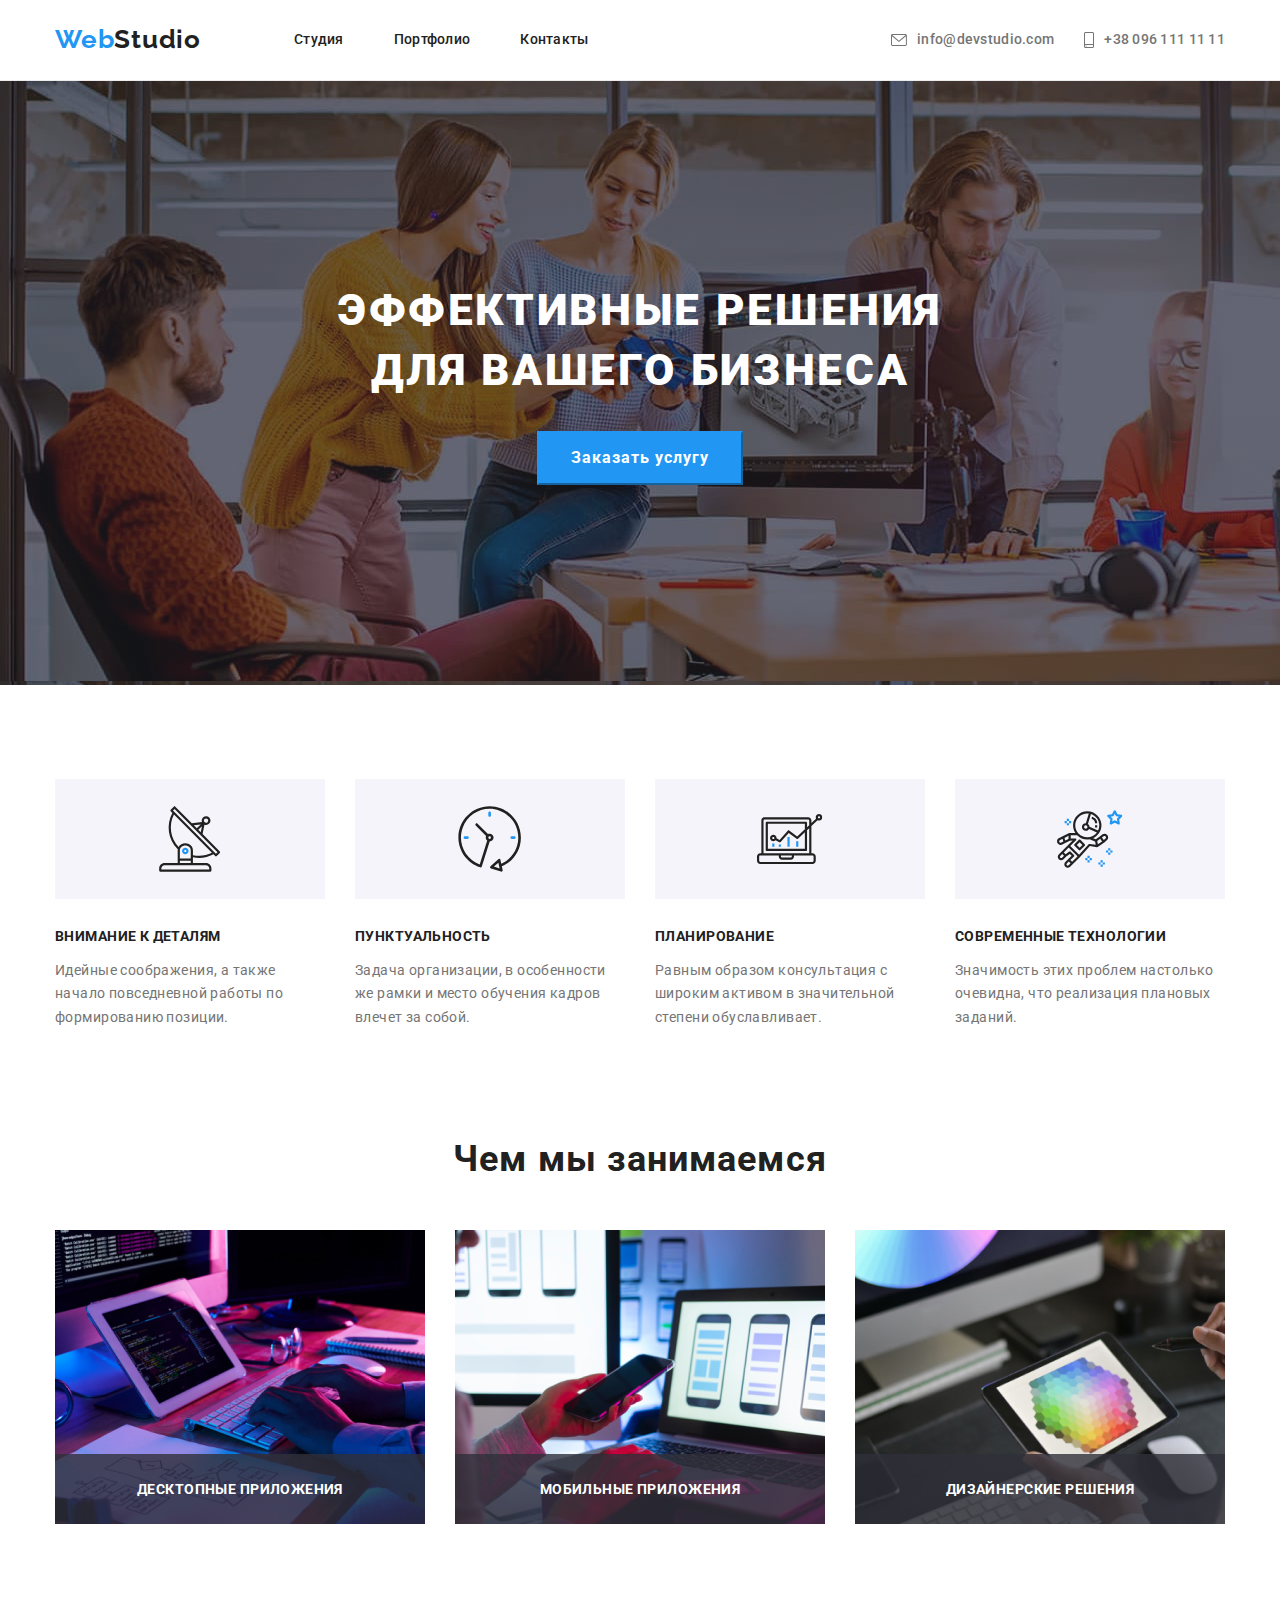
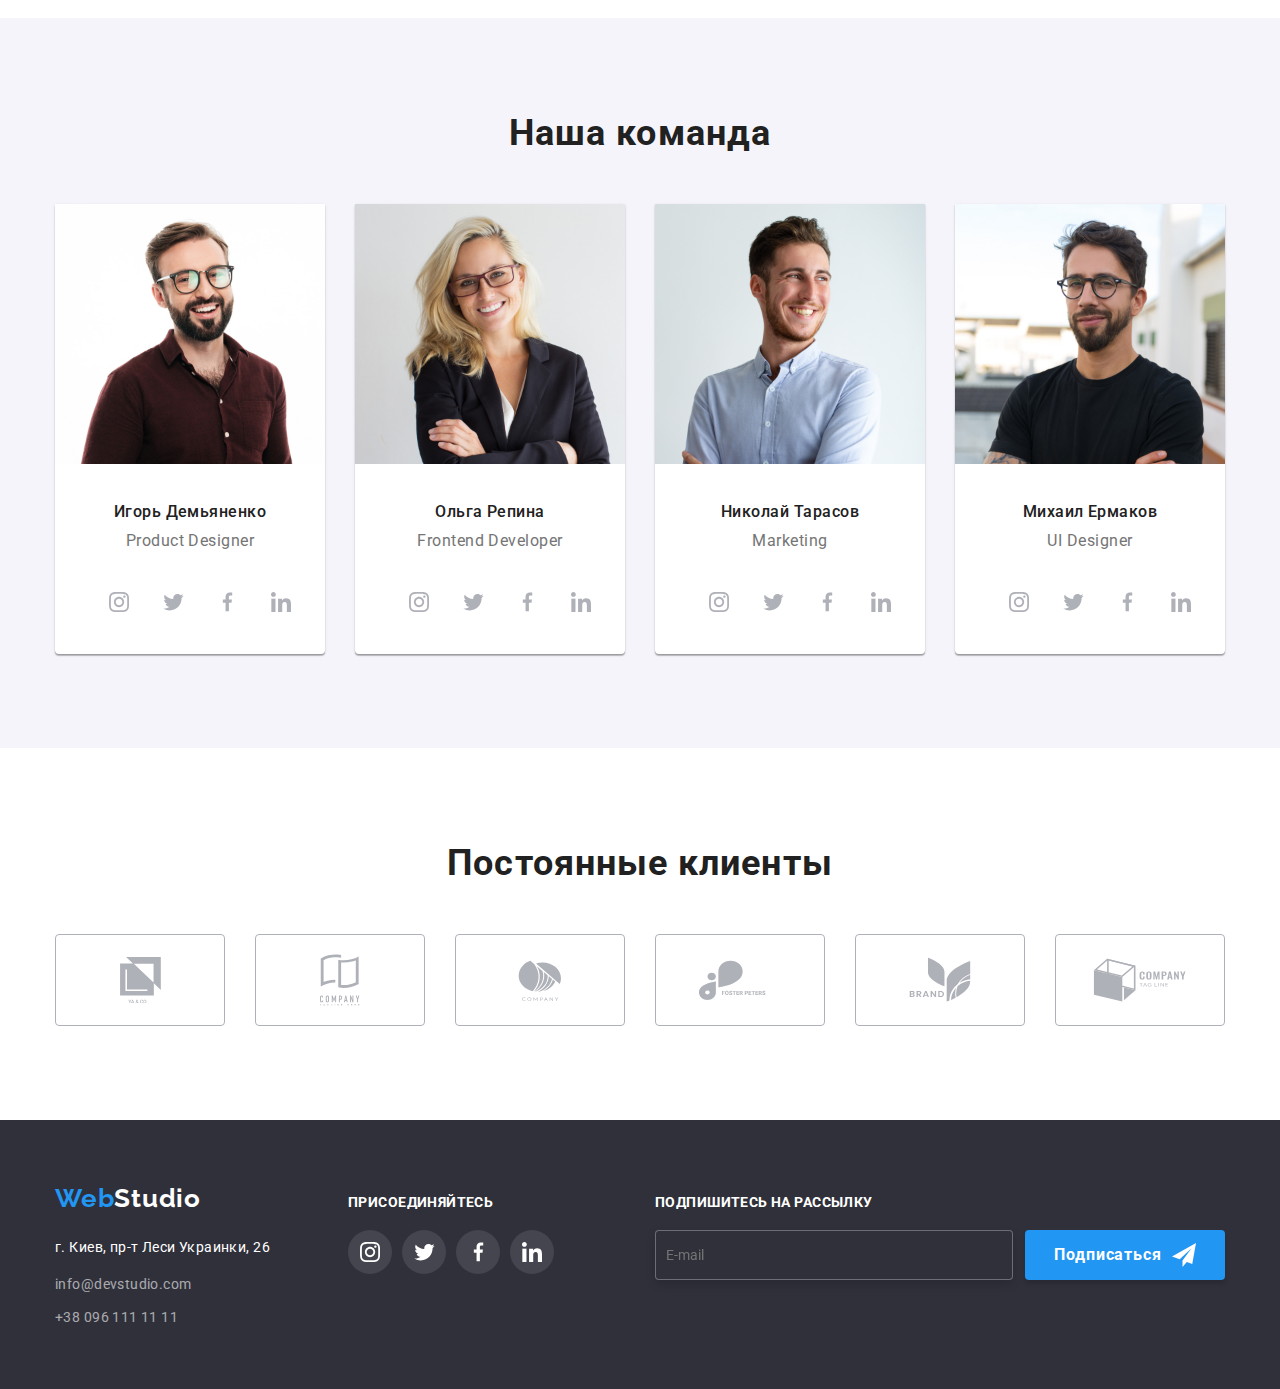
==== index.html @ a178046f "copy" ====
<!DOCTYPE html>
<html lang="ru">

<head>
    <meta charset="UTF-8">
    <meta http-equiv="X-UA-Compatible" content="IE=edge">
    <meta name="viewport" content="width=device-width, initial-scale=1.0">
    <title>Web Studio</title>
<link rel="preconnect" href="https://fonts.googleapis.com">
<link rel="preconnect" href="https://fonts.gstatic.com" crossorigin>
<link href="https://fonts.googleapis.com/css2?family=Raleway:wght@700&family=Roboto:wght@400;500;700;900&display=swap"
    rel="stylesheet">
    <link rel="stylesheet" href="https://cdnjs.cloudflare.com/ajax/libs/modern-normalize/1.1.0/modern-normalize.min.css">
    <link rel="stylesheet" href="./css/styles.css"/>
</head>

<body>
    <header>
        <div class="container">
        <a class="logo" href="#"><span class="logo--blue">Web</span>Studio</a>
        <nav>
            <ul class="section-navigation">
                <li class="navigation-link-item">
                    <a class="navigation-link" href="#">Студия</a>
                </li>
                <li class="navigation-link-item">
                    <a class="navigation-link" href="./portfolio.html">Портфолио</a>
                </li>
                <li class="navigation-link-item">
                    <a class="navigation-link" href="#">Контакты</a>
                </li>
            </ul>
        </nav>
        <ul class="section-contacts">
            <li class="contact-item">
                <a class="contact-link" href="mailto:info@devstudio.com">
                    <svg class="contact-icon" width="16" height="12">
                        <use href="./images/symbol-defs.svg#icon-envelope"></use>
                        </svg>
                    info@devstudio.com
                </a>
            </li>
            <li class="contact-item">
                <a class="contact-link" href="tel:+380961111111">
                    <svg class="contact-icon" width="10" height="16">
                        <use href="./images/symbol-defs.svg#icon-smartphone"></use>
                    </svg>
                    +38 096 111 11 11
                </a>
            </li>
        </ul>
        </div>

    </header>

    <main>  

        <!--Герой-->
        <section class="section-hero">
        <h1 class="hero-title">Эффективные решения для вашего бизнеса</h1>
        <button data-modal-open class="primary-button">Заказать услугу</button>
        <div class="backdrop is-hidden" data-modal>
        <div class="modal">
        <button data-modal-close class="modal-closing-button">
            <svg class="close-icon" width="18" height="18">
                <use href="./images/symbol-defs.svg#icon-close-black"></use>
            </svg>
        </button>
        <h3 class="form-title">Оставьте свои данные, мы вам перезвоним</h3>
        <form action="#" class="form-field">
            <label class="input-section">Имя
            <input type="text" name="name" id="name" class="input-field">
            <svg class="form-icon" height="20px" width="20px">
                <use href="./images/symbol-defs.svg#icon-person-form"></use>
            </svg>
            </label>
            <label class="input-section">Телефон
            <input type="number" name="phone-number" id="phone-number" class="input-field">
            <svg class="form-icon" height="20px" width="20px">
                <use href="./images/symbol-defs.svg#icon-phone-form"></use>
            </svg>
            </label>
            <label class="input-section">Почта
            <input type="email" name="email" id="email" class="input-field">
            <svg class="form-icon" height="20px" width="20px">
                <use href="./images/symbol-defs.svg#icon-email-form"></use>
            </svg>
            </label>
            <label class="input-section">Комментарий
            <textarea class="comment-area" name="comment" id="comment" cols="30" rows="10" placeholder="Введите текст" class="input-field-comment"></textarea>
            </label>
            <label class="checkbox-section">
                <input class="checkbox" type="checkbox" name="agreement-acceptance">
                <span class="custom-checkbox"></span>
                Соглашаюсь с рассылкой и принимаю <a href="#" class="agreement-acceptance-link">Условия договора</a>
            </label>
            <button class="form-button" type="submit">Отправить</button>
        </form>
        </div>
        </div>
        </section>
        <!--Преимущества-->
        <section class="advantage-section">
            <div class="container">
            <ul class="section-advantages">
                <li class="advantage-box">
                <div class="advantage-icon-box">
                <svg class="advantage-icon" width="65.32" height="70">
                    <use href="./images/symbol-defs.svg#icon-antenna"></use>
                </svg>
                </div>
                    <h3 class="advantage-title">Внимание к деталям</h3>
                    <p>Идейные соображения, а также начало повседневной работы по формированию позиции.</p>
                
                </li>
                <li class="advantage-box">
                    <div class="advantage-icon-box">
                        <svg class="advantage-icon" width="65.32" height="70">
                            <use href="./images/symbol-defs.svg#icon-clock"></use>
                        </svg>
                        </div>
                    <h3 class="advantage-title">Пунктуальность</h3>
                    <p>Задача организации, в особенности же рамки и место обучения кадров влечет за собой.</p>
                </li>
                <li class="advantage-box">
                    <div class="advantage-icon-box">
                        <svg class="advantage-icon" width="65.32" height="70">
                            <use href="./images/symbol-defs.svg#icon-diagram"></use>
                        </svg>
                        </div>
                    <h3 class="advantage-title">Планирование</h3>
                    <p>Равным образом консультация с широким активом в значительной степени обуславливает.</p>
                </li>
                <li class="advantage-box">
                    <div class="advantage-icon-box">
                        <svg class="advantage-icon" width="65.32" height="70">
                            <use href="./images/symbol-defs.svg#icon-astronaut"></use>
                        </svg>
                        </div>
                    <h3 class="advantage-title">Современные технологии</h3>
                    <p>Значимость этих проблем настолько очевидна, что реализация плановых заданий.</p>
                </li>
            </ul>
            </div>
        </section>
        <!--Деятельность-->
        <section class="activity-section">
            <h2 class="activity-title">Чем мы занимаемся</h2>
            <div class="container">
            <ul class="section-activity">
                <li class="activity-item">
                    <a class="activity-link" href="#"> <img src="./images/box1.jpg" alt="рабочий стол" width="370">
                        <p class="activity-description">Десктопные приложения</p>
                    </a>
                </li>
                <li class="activity-item">
                    <a class="activity-link" href="#"> <img src="./images/img.jpg" alt="ноутбук" width="370">
                            <p class="activity-description">Мобильные приложения</p>
                    </a>
                </li>
                <li class="activity-item">
                    <a class="activity-link" href="#"> <img src="./images/box3.jpg" alt="планшет" width="370">
                            <p class="activity-description">Дизайнерские решения</p>
                    </a>
                </li>
            </ul>
            </div>
        </section>
        <!--Сотрудники-->
        <section class="team-section">
            <h2 class="team-title">Наша команда</h2>
            <div class="container">
            <ul  class="section-team">
                <li class="team-member">
                    <img src="./images/img-2.jpg" alt="На фото Игорь Демьяненко" width="270">
                    <div class="team-member-data">
                    <p class="team-member-name">Игорь Демьяненко</p>
                    <p class="team-member-specialization" lang="en">Product Designer</p>
                    </div>
                    <ul class="social-network-list">
                        <li class="social-networl-link-box">
                            <a class="social-network-link" href="#">
                                <svg class="social-network-icon" width="20" height="20">
                                    <use href="./images/symbol-defs.svg#icon-instagram"></use>
                                </svg>
                            </a>
                        </li>
                        <li class="social-networl-link-box">
                            <a class="social-network-link" href="#">
                                <svg class="social-network-icon" width="25" height="20.3">
                                    <use href="./images/symbol-defs.svg#icon-twitter"></use>
                                </svg>
                            </a>
                        </li>
                        <li class="social-networl-link-box">
                            <a class="social-network-link" href="#">
                                <svg class="social-network-icon" width="18.75" height="37.5">
                                    <use href="./images/symbol-defs.svg#icon-facebook"></use>
                                </svg>
                            </a>
                        </li>
                        <li class="social-networl-link-box">
                            <a class="social-network-link" href="#">
                                <svg class="social-network-icon" width="20" height="20">
                                    <use href="./images/symbol-defs.svg#icon-linkedin"></use>
                                </svg>
                            </a>
                        </li>
                    </ul>
                </li>
                <li class="team-member">
                    <img src="./images/img-3.jpg" alt="На фото Ольга Репина" width="270">
                    <div class="team-member-data">
                    <p class="team-member-name">Ольга Репина</p>
                    <p class="team-member-specialization" lang="en">Frontend Developer</p>
                    </div>
                    <ul class="social-network-list">
                        <li class="social-networl-link-box">
                            <a class="social-network-link" href="#">
                                <svg class="social-network-icon" width="20" height="20">
                                    <use href="./images/symbol-defs.svg#icon-instagram"></use>
                                </svg>
                            </a>
                        </li>
                        <li class="social-networl-link-box">
                            <a class="social-network-link" href="#">
                                <svg class="social-network-icon" width="25" height="20.3">
                                    <use href="./images/symbol-defs.svg#icon-twitter"></use>
                                </svg>
                            </a>
                        </li>
                        <li class="social-networl-link-box">
                            <a class="social-network-link" href="#">
                                <svg class="social-network-icon" width="18.75" height="37.5">
                                    <use href="./images/symbol-defs.svg#icon-facebook"></use>
                                </svg>
                            </a>
                        </li>
                        <li class="social-networl-link-box">
                            <a class="social-network-link" href="#">
                                <svg class="social-network-icon" width="20" height="20">
                                    <use href="./images/symbol-defs.svg#icon-linkedin"></use>
                                </svg>
                            </a>
                        </li>
                    </ul>
                </li>
                <li class="team-member">
                    <img src="./images/img-4.jpg" alt="На фото Николай Тарасов" width="270">
                    <div class="team-member-data">
                    <p class="team-member-name">Николай Тарасов</p>
                    <p class="team-member-specialization" lang="en">Marketing</p>
                </div>
                <ul class="social-network-list">
                    <li class="social-networl-link-box">
                        <a class="social-network-link" href="#">
                            <svg class="social-network-icon" width="20" height="20">
                                <use href="./images/symbol-defs.svg#icon-instagram"></use>
                            </svg>
                        </a>
                    </li>
                    <li class="social-networl-link-box">
                        <a class="social-network-link" href="#">
                            <svg class="social-network-icon" width="25" height="20.3">
                                <use href="./images/symbol-defs.svg#icon-twitter"></use>
                            </svg>
                        </a>
                    </li>
                    <li class="social-networl-link-box">
                        <a class="social-network-link" href="#">
                            <svg class="social-network-icon" width="18.75" height="37.5">
                                <use href="./images/symbol-defs.svg#icon-facebook"></use>
                            </svg>
                        </a>
                    </li>
                    <li class="social-networl-link-box">
                        <a class="social-network-link" href="#">
                            <svg class="social-network-icon" width="20" height="20">
                                <use href="./images/symbol-defs.svg#icon-linkedin"></use>
                            </svg>
                        </a>
                    </li>
                </ul>
                </li>
                <li class="team-member">
                    <img src="./images/img-5.jpg" alt="На фото Михаил Ермаков" width="270">
                    <div class="team-member-data">
                    <p class="team-member-name">Михаил Ермаков</p>
                    <p class="team-member-specialization" lang="en">UI Designer</p>
                    </div>
                    <ul class="social-network-list">
                        <li class="social-networl-link-box">
                            <a class="social-network-link" href="#">
                                <svg class="social-network-icon" width="20" height="20">
                                    <use href="./images/symbol-defs.svg#icon-instagram"></use>
                                </svg>
                            </a>
                        </li>
                        <li class="social-networl-link-box">
                            <a class="social-network-link" href="#">
                                <svg class="social-network-icon" width="25" height="20.3">
                                    <use href="./images/symbol-defs.svg#icon-twitter"></use>
                                </svg>
                            </a>
                        </li>
                        <li class="social-networl-link-box">
                            <a class="social-network-link" href="#">
                                <svg class="social-network-icon" width="18.75" height="37.5">
                                    <use href="./images/symbol-defs.svg#icon-facebook"></use>
                                </svg>
                            </a>
                        </li>
                        <li class="social-networl-link-box">
                            <a class="social-network-link" href="#">
                                <svg class="social-network-icon" width="20" height="20">
                                    <use href="./images/symbol-defs.svg#icon-linkedin"></use>
                                </svg>
                            </a>
                        </li>
                    </ul> 
                </li>

            </div>
        </section>

        <!--Клиенты-->
        <section class="client-section">
            <h2 class="client-section-title">Постоянные клиенты</h2>
            <div class="container">
            <ul class="client-list">
                <li>
                    <a class="client-link" href="#">
                        <svg class="client-icon" width="41" height="46.7">
                            <use href="./images/symbol-defs.svg#icon-client-1"></use>
                        </svg>
                    </a>
                </li>
                <li>
                    <a class="client-link" href="#">
                        <svg class="client-icon" width="40" height="52">
                            <use href="./images/symbol-defs.svg#icon-client-2"></use>
                        </svg>
                    </a>
                </li>
                <li>
                    <a class="client-link" href="#">
                        <svg class="client-icon" width="43.46" height="41.18">
                            <use href="./images/symbol-defs.svg#icon-client-3"></use>
                        </svg>
                    </a>
                </li>
                <li>
                    <a class="client-link" href="#">
                        <svg class="client-icon" width="84.44" height="40.62">
                            <use href="./images/symbol-defs.svg#icon-client-4"></use>
                        </svg>
                    </a>
                </li>
                <li>
                    <a class="client-link" href="#">
                        <svg class="client-icon" width="62.54" height="45.43">
                            <use href="./images/symbol-defs.svg#icon-client-5"></use>
                        </svg>
                    </a>
                </li>
                <li>
                    <a class="client-link" href="#">
                        <svg class="client-icon" width="93.79" height="43.93">
                            <use href="./images/symbol-defs.svg#icon-client-6"></use>
                        </svg>
                    </a>
                </li>
            </ul>
        </div>
        </section>
    </main>

    <footer>
        <div class="container">
            <div class="footer-container">
                <div class="left-footer-container">
        <a class="bottom-logo" href="#"><span class="bottom-logo-blue">Web</span>Studio</a>
        <address>
            г. Киев, пр-т Леси Украинки, 26
        </address>
        <ul class="bottom-section-contacts">
            <li class="bottom-contact-item">
                <a class="bottom-contact-link" href="mailto:info@devstudio.com">info@devstudio.com</a>
            </li>
            <li class="bottom-contact-item">
                <a class="bottom-contact-link" href="tel:+380961111111">+38 096 111 11 11</a>
            </li>
        </ul>
                </div>

        <div class="bottom-social-network-link-section">
            <h3 class="bottom-social-network-link-section-title">Присоединяйтесь</h3>
            <ul class="bottom-social-network-list">
                <li class="bottom-social-network-link-item">
                    <a class="bottom-social-network-link" href="#">
                        <svg class="bottom-social-network-icon" width="20" height="20">
                            <use href="./images/symbol-defs.svg#icon-instagram-bottom"></use>
                        </svg>
                    </a>
                </li>
                <li class="bottom-social-network-link-item">
                    <a class="bottom-social-network-link" href="#">
                        <svg class="bottom-social-network-icon" width="25" height="20.3">
                            <use href="./images/symbol-defs.svg#icon-twitter-bottom"></use>
                        </svg>
                    </a>
                </li>
                <li class="bottom-social-network-link-item">
                    <a class="bottom-social-network-link" href="#">
                        <svg class="bottom-social-network-icon" width="18.75" height="37.5">
                            <use href="./images/symbol-defs.svg#icon-facebook-bottom"></use>
                        </svg>
                    </a>
                </li>
                <li class="bottom-social-network-link-item">
                    <a class="bottom-social-network-link" href="#">
                        <svg class="bottom-social-network-icon" width="20" height="20">
                            <use href="./images/symbol-defs.svg#icon-linkedin-bottom"></use>
                        </svg>
                    </a>
                </li>
            </ul>
        </div>
        <form action="#" class="bottom-form-field">
            <label class="bottom-subscribing-section">
                Подпишитесь на рассылку
                <input type="email" name="footer-email" class="footer-email" placeholder="E-mail">
            </label>
            <button type="submit" class="subscribing-button">
                Подписаться
                <svg class="subscribing-icon" width="24" height="24">
                    <use href="./images/symbol-defs.svg#icon-send"></use>
                </svg>
            </button>
        </form>
    </div>
    </div>
    </footer>

    <script src="./js/modal.js"></script>
</body>

</html>
---- css/styles.css ----
/* Основной цвет #757575*/
/* цвет заголовком #212121*/
/* Голубой #2196F3*/
/* основной фон #E5E5E5*/
/* Фон для футера и героя #2F303A*/
/*Белый цвет #FFFFFF*/

:root {
  --primary-text-color: #757575;
  --secondary-text-color: #ffffff;
  --title-text-color: #212121;
  --primary-background-color: #FFFFFF;
  --secondary-background-color: #2f303a;
}

body {
  background-color: #ffffff;
  color: var(--primary-text-color);

  font-family: Roboto, sans-serif;
  font-style: normal;
  font-weight: normal;
  font-size: 14px;
  line-height: 1.7;
}

header {
  background-color: #ffffff;
  border-bottom: 1px solid #ececec;
}
.container {
  padding-left: 15px;
  padding-right: 15px;
  align-items: center;
  margin-left: auto;
  margin-right: auto;
  width: 1200px;
}

header > .container {
  display: flex;
}

.logo--blue {
  font-family: Raleway;
  font-weight: 700;
  font-size: 26px;
  line-height: 1.19;
  letter-spacing: 0.03em;
  color: #2196f3;
}

.logo {
  font-family: Raleway, sans-serif;
  font-weight: 700;
  font-size: 26px;
  line-height: 1.19;
  letter-spacing: 0.03em;
  color: var(--title-text-color);
  text-decoration: none;
  padding-top: 24px;
  padding-bottom: 25px;
}
.section-navigation {
  list-style-type: none;
  display: flex;
  margin: 0;
  justify-content: space-between;
  padding-left: 0px;
  margin-left: 93px;
}

.navigation-link {
  position: relative;
  font-weight: 500;
  font-size: 14px;
  line-height: 1.14;
  letter-spacing: 0.02em;
  color: var(--title-text-color);
  padding-bottom: 32px;
  text-decoration: none;
  justify-content: space-between;
  transition-property: color;
  transition-duration: 250ms;
  transition-timing-function: cubic-bezier(0.4, 0, 0.2, 1);
}

.navigation-link::after {
  content: '';
  position: absolute;
  left: 0;
  bottom: 0;
  opacity: 0;
  transition-property: opacity;
  transition-duration: 250ms;
  transition-timing-function: cubic-bezier(0.4, 0, 0.2, 1);
  display: block;
  width: 100%;
  height: 4px;
  background-color: #2196F3;
}

.navigation-link:hover::after,
.navigation-link:focus::after {
opacity: 1;
}

.navigation-link-item {
  margin-left: 50px;
}

.navigation-link-item:first-child {
  margin-left: 0
}

.navigation-link:hover,
.navigation-link:focus {
  color: #2196f3;
}

.section-contacts {
  list-style-type: none;
  display: flex;
  margin-left: auto;
  padding: 0;
  justify-items: space-between;
}

.contact-link {
  font-weight: 500;
  font-size: 14px;
  line-height: 1.14;
  letter-spacing: 0.02em;
  color: var(--primary-text-color);
  text-decoration: none;
  padding-left: 0;
  margin-left: 10px;
  display: flex;
  align-items: center;
  transition-property: color;
  transition-duration: 250ms;
  transition-timing-function: cubic-bezier(0.4, 0, 0.2, 1);
}

.contact-link:hover ,
.contact-link:focus {
  color: #2196f3;
}

.contact-icon {
  margin-right: 10px;
  fill: currentColor;
}
.contact-link:last-child {
  margin-left: 30px;
}


main {
  margin-top: 0;
  padding-top: 0;
}
.section-hero {
  background-color: var(--secondary-background-color);
  align-content: center;
  padding-top: 200px;
  padding-bottom: 200px;
  background-image: linear-gradient(
    to right, rgba(47, 48, 58, 0.4),
  rgba(47, 48, 58, 0.4)),
  url("../images/Img-Overlay.jpg");
  max-width: 1600px;
  margin-left: auto;
  margin-right: auto;
}

.hero-title {
  font-weight: 900;
  font-size: 44px;
  line-height: 1.36;
  text-align: center;
  letter-spacing: 0.06em;
  text-transform: uppercase;
  color: var(--secondary-text-color);
  margin: auto;
  width: 646px;
  margin-bottom: 30px;
}

.primary-button {
  font-weight: 700;
  font-size: 16px;
  line-height: 1.88;
  display: flex;
  text-align: center;
  align-items: center;
  letter-spacing: 0.06em;
  color: var(--secondary-text-color);
  background-color: #2196f3;
  padding: 10px 32px;
  margin: auto;
  border-color: #2196F3;
}

.backdrop {
  position: fixed;
  top: 0%;
  left: 0%;
  height: 100%;
  width: 100%;
  background-color: rgba(0, 0, 0, 0.2);
  opacity: 1;
  transition-property: opacity;
  transition-duration: 250ms;
  transition-timing-function: cubic-bezier(0.4, 0, 0.2, 1);
  z-index: 100;
}

.backdrop.is-hidden {
opacity: 0;
pointer-events: none;
}

.backdrop.is-hidden.modal {
transform: translate(-50%, -50%) scale(0.5);
opacity: 0;
}

.modal {
  position: absolute;
  top: 50%;
  left: 50%;
  transform: translate(-50%, -50%) scale(1);
  opacity: 1;
  min-width: 528px;
  min-height: 581px;
  background-color: #FFFFFF;
  transition-property: transform, opacity;
  transition-duration: 250ms;
  transition-timing-function: cubic-bezier(0.4, 0, 0.2, 1);
}  

.modal-closing-button {
  position: absolute;
  right: 0;
  top: 0;
  border: 1px solid rgba(0, 0, 0, 0.1);
  border-radius: 50%;
  background-color: #FFFFFF;
  margin-right: 8px;
  margin-top: 8px;
  display: flex;
  width: 30px;
  height: 30px;
  align-items: center;
  text-align: center;
  justify-content: center;
  transition-property: fill;
  transition-duration: 250ms;
  transition-timing-function: cubic-bezier(0.4, 0, 0.2, 1)
}

.modal-closing-button:hover ,
.modal-closing-button:focus {
  fill: #2196f3;
}


.form-title {
  margin-top: 40px;
  margin-bottom: 12px;
  text-align: center;
  font-family: Roboto;
  font-weight: bold;
  font-size: 20px;
  line-height: 23px;
  letter-spacing: 0.03em;
  color: #212121;
}

.form-field {
  display: flex;
  flex-direction: column;
  margin-left: 40px;
  margin-right: 40px;
}

.input-section {
  position: relative;
  display: flex;
  flex-direction: column;
  font-size: 12px;
  line-height: 14px;
  letter-spacing: 0.01em;
  margin-bottom: 10px;
}

.input-section:nth-child(4) {
  margin-bottom: 20px;
}

.form-icon {
  position: absolute;
  left: 0;
  top: 0;
  transform: translateY(140%);
  margin-left: 15px;
  transition-property: fill;
  transition-duration: 250ms;
  transition-timing-function: cubic-bezier(0.4, 0, 0.2, 1)
}


.input-field {
  display: block;
  height: 40px;
  border: 1px solid rgba(33, 33, 33, 0.2);
  border-radius: 4px;
  margin-top: 4px;
  transition-property: border-color;
  transition-duration: 250ms;
  transition-timing-function: cubic-bezier(0.4, 0, 0.2, 1);
  padding-left: 50px;
}

.input-field-comment {
  display: block;
  height: 120px;
  border: 1px solid rgba(33, 33, 33, 0.2);
  border-radius: 4px;
}

.input-field:focus {
  border-color: #2196F3;
}

.input-field:focus +.form-icon {
  fill:#2196F3;
}

.comment-area {
  margin-top: 4px;
  border: 1px solid rgba(33, 33, 33, 0.2);
  border-radius: 4px;
  resize: none;
  padding-left: 10px;
  padding-top: 10px;
}

.comment-area:focus {
  border: 1px solid #2196F3;
}

.checkbox-section {
  display: flex;
font-size: 14px;
line-height: 24px;
letter-spacing: 0.03em;
color: #757575;
align-items: center;
margin-left: 12px;
}

.checkbox {
  position: absolute;
  width: 1px;
  height: 1px;
  margin: -1px;
  border: 0;
  padding: 0;
  clip: rect(0 0 0 0);
  overflow: hidden;
}

.custom-checkbox {
  display: inline-block;
  width: 16px;
  height: 15px;
  border: 2px solid #212121;
  border-radius: 4px;
  background-color: #FFFFFF;
  margin-right: 8px;
}

.checkbox:checked +.custom-checkbox {
  background-color: #2196F3;
  border: 2px solid #2196F3;
  background-image: url(../images/Vector-2.svg);

}

.agreement-acceptance-link {
  color: #2196F3;
  margin-left: 4px;
}

.form-button {
display: block;
width: 200px;
height: 50px;
color: var(--secondary-text-color);
background: #2196F3;
box-shadow: 0px 4px 4px rgba(0, 0, 0, 0.15);
border-radius: 4px;
margin-top: 30px;
margin-left: auto;
margin-right: auto;
margin-bottom: 40px;
border-color: #2196F3;
font-weight: bold;
font-size: 16px;
line-height: 30px;
letter-spacing: 0.06em;
transition-property: background-color;
transition-duration: 250ms;
transition-timing-function: cubic-bezier(0.4, 0, 0.2, 1)
}

.form-button:focus {
  background-color: #188CE8;
}

.advantage-section {
  padding-top: 94px;
  padding-bottom: 94px;
  padding-left: 15px;
  padding-right: 15px;
  background-color: var(--primary-background-color);
}

.advantage-title {
  font-weight: 700;
  font-size: 14px;
  line-height: 1.14;
  letter-spacing: 0.03em;
  text-transform: uppercase;
  color: var(--title-text-color);
}


.section-advantages {
  list-style-type: none;
  margin-bottom: 0;
  margin-top: 0;
  padding: 0;
}

.container .section-advantages {
  display: flex;
  justify-content: space-between;
}

.advantage-icon-box {
  display: block;
  text-align: center;
  align-items: center;
  width: 270px;
  height: 120px;
  background-color: rgba(245, 244, 250, 1);
  margin-bottom: 30px;
  padding-top: 25px;
}

.advantage-box {
  width: 270px;
  margin-right: 30px;
  padding-right: 0 0 0 0;
  letter-spacing: 0.03em;
}


.advantage-box:last-child {
  margin-right: 0;
}

.activity-section {
  padding-bottom: 94px;
  
}

.activity-title {
  font-weight: 700;
  font-size: 36px;
  line-height: 1.17;
  text-align: center;
  letter-spacing: 0.03em;
  color: var(--title-text-color);
  margin-top: 0;
  margin-bottom: 0;
  margin-bottom: 50px;
}

.section-activity {
  list-style-type: none;
  margin-top: 0;
  margin-bottom: 0;
  padding: 0;
}
.section-activity {
  display: flex;
}

.activity-item {
  margin-right: 30px;
  display: block;
  height: 294px;
  position: relative;
}

.activity-item:first-child {
  padding-left: 0;
}

.activity-item:last-child {
  margin-right: 0;
}

.activity-description {
position: absolute;
left: 0;
bottom: 0;
font-family: Roboto;
font-weight: bold;
font-size: 14px;
line-height: 16px;
text-align: center;
letter-spacing: 0.03em;
text-transform: uppercase;
color: #FFFFFF;
background-color:rgba(47, 48, 58, 0.8);
margin: 0;
width: 370px;
height: 70px;
display: flex;
align-items: center;
justify-content: center;
}

.team-title {
  font-weight: 700;
  font-size: 36px;
  line-height: 1.17;
  text-align: center;
  letter-spacing: 0.03em;
  color: var(--title-text-color);
  margin-top: 0;
  padding-bottom: 50px;
  margin-bottom: 0;
}

.team-section {
  background-color: #f5f4fa;
  padding-top: 94px;
  padding-bottom: 94px;
}

.team-member {
  margin-right: 30px;
  background-color: #ffffff;
  box-shadow: 0px 1px 3px rgba(0, 0, 0, 0.12), 0px 1px 1px rgba(0, 0, 0, 0.14), 0px 2px 1px rgba(0, 0, 0, 0.2);
  border-radius: 0px 0px 4px 4px;
  width: 270px;
}

.team-member:last-child {
  margin-right: 0;
}

.container .section-team {
  display: flex;
  justify-content: space-between;
}

.section-team {
  list-style-type: none;
  margin-top: 0;
  margin-bottom: 0;
  padding: 0;
}

.team-member-data {
  padding-top: 30px;
  padding-bottom: 30px;
}

.team-member-name {
  font-weight: 500;
  font-size: 16px;
  line-height: 1.19;
  letter-spacing: 0.03em;
  color: var(--title-text-color);
  text-align: center;
  padding-bottom: 10px;
  margin-top: 0px;
  margin-bottom: 0px;
}

.team-member-specialization {
  font-size: 16px;
  line-height: 1.19;
  text-align: center;
  letter-spacing: 0.03em;
  margin-top: 0px;
  margin-bottom: 0px;
}

.social-network-list{
 list-style-type: none;
 display: flex;
 justify-content: space-between;
 padding-left: 32px;
 padding-right: 32px;
 padding-bottom: 30px;
 align-items: center;
}

.social-network-link {
  display: flex;
  width: 44px;
  height: 44px;
  align-items: center;
  justify-content: center;
  border-radius: 50%;
  margin-left: 10px;
  background-color: #FFFFFF;
  fill: #AFB1B8;
  transition-property: background-color ,fill;
  transition-duration: 250ms;
  transition-timing-function: cubic-bezier(0.4, 0, 0.2, 1);
}

.social-network-link:hover,
.social-network-link:focus {
  background-color: #2196F3;
  fill: #FFFFFF;
}

.client-section {
  padding-top: 94px;
  padding-bottom: 94px;
}

.client-section-title {
  font-family: Roboto;
  font-weight: bold;
  font-size: 36px;
  line-height: 42px;
  text-align: center;
  letter-spacing: 0.03em;
  color: var(--title-text-color);
  padding-top: 0;
  margin-top: 0;
  margin-bottom: 50px;
}

.client-list {
  display: flex;
  justify-content: space-between;
  list-style-type: none;
  margin: 0;
  padding: 0;
}

.client-link {
  display: flex;
  width: 170px;
  height: 92px;
  fill: #AFB1B8;
  align-items: center;
  justify-content: center;
  border: 1px solid #AFB1B8;
  border-radius: 4px;
  margin-right: 30px;
  transition-property: fill, border;
  transition-duration: 250ms;
  transition-timing-function: cubic-bezier(0.4, 0, 0.2, 1);
}

.client-link:last-child {
  margin-right: 0;
}

.client-link:hover,
.client-link:focus {
  fill: #2196F3;
  border: 1px solid #2196F3;
}


footer {
  background-color: var(--secondary-background-color);
  padding-top: 60px;
  padding-bottom: 60px;
}

address {
  font-style: normal;
  font-size: 14px;
  line-height: 24px;
  letter-spacing: 0.03em;
  color: var(--secondary-text-color);
  margin-top: 20px;
}

.footer-container {
display: flex;
align-items: baseline;
justify-content: space-between;
}

.bottom-logo {
  font-family: Raleway;
  font-weight: 700;
  font-size: 26px;
  line-height: 1.19;
  letter-spacing: 0.03em;
  color: var(--secondary-text-color);
  text-decoration: none;
}

.bottom-logo-blue {
  font-family: Raleway;
  font-weight: 700;
  font-size: 26px;
  line-height: 1.19;
  letter-spacing: 0.03em;
  color: #2196f3;
}

.bottom-section-contacts {
  list-style-type: none;
  padding-left: 0;
  margin-bottom: 0px;
}
.bottom-contact-link {
  font-size: 14px;
  line-height: 1.7;
  letter-spacing: 0.03em;
  color: rgba(255, 255, 255, 0.6);
  text-decoration: none;
  transition-property: color;
  transition-duration: 250ms;
  transition-timing-function: cubic-bezier(0.4, 0, 0.2, 1);
}

.bottom-contact-item:first-child {
  margin-bottom: 9px;
}

.bottom-contact-link:hover,
.bottom-contact-link:focus {
  color: #2196f3;
}

.bottom-social-network-link-section-title {
  font-family: Roboto;
  font-weight: bold;
  font-size: 14px;
  line-height: 16px;
  letter-spacing: 0.03em;
  text-transform: uppercase;
  color: #FFFFFF;
  margin-bottom: 20px;
} 

.bottom-social-network-link-section {
  margin-left: 70px;
}

.bottom-social-network-list {
  list-style-type: none;
  display: flex;
  align-items: center;
  justify-content: start;
  padding-left: 0;
}

.bottom-social-network-link {
  display: flex;
  width: 44px;
  height: 44px;
  align-items: center;
  justify-content: center;
  border-radius: 50%;
  background-color: #44454E;
  fill: #ffffff;
  transition-property: background-color;
  transition-duration: 250ms;
  transition-timing-function: cubic-bezier(0.4, 0, 0.2, 1);
}

.bottom-social-network-link-item {
margin-right: 10px;
}

.bottom-social-network-link-item:last-child {
  margin-right: 0;
}

.bottom-social-network-link:hover,
.bottom-social-network-link:focus {
  background-color: #2196f3;
}

.bottom-form-field {
  display: flex;
  align-items: flex-end;
}

.bottom-subscribing-section {
display: flex;
flex-direction: column;
margin-left: 93px;
font-weight: bold;
font-size: 14px;
line-height: 16px;
letter-spacing: 0.03em;
text-transform: uppercase;
color: #FFFFFF;
}

.footer-email {
  margin-top: 20px;
  width: 358px;
  height: 50px;
  background-color: var(--secondary-background-color);
  padding: 10px;
  border: 1px solid rgba(255, 255, 255, 0.3);
filter: drop-shadow(0px 4px 4px rgba(0, 0, 0, 0.15));
border-radius: 4px;
color: #FFFFFF;
}

.subscribing-button {
  display: flex;
  width: 200px;
  height: 50px;
  background-color: #2196F3;
  color: #FFFFFF;
  font-weight: bold;
  font-size: 16px;
  line-height: 30px;
  letter-spacing: 0.06em;
  box-shadow: 0px 4px 4px rgba(0, 0, 0, 0.15);
  border-radius: 4px;
  justify-content: center;
  align-items: center;
  margin-left: 12px;
  border: #2196F3;;
}

.subscribing-icon {
margin-left: 10px;
}


.section-portfolio {
  padding-top: 94px;
  padding-bottom: 94px;
}

.secondary-button-section {
  list-style-type: none;
}

.container .secondary-button-section {
  display: flex;
  justify-content: center;
  margin-top: 0;
  margin-bottom: 0;
  padding: 0;
  margin-bottom: 50px;
}

.secondary-button-item {
  margin-right: 8px;
}

.secondary-button-item:last-child {
  margin-right: 0;
}

.secondary-button {
  font-family: Roboto;
  font-style: normal;
  font-weight: 500;
  font-size: 16px;
  line-height: 1.6;
  text-align: center;
  letter-spacing: 0.03em;
  color: var(--title-text-color);
  padding: 6px 22px;
  background: #f5f4fa;
  border-radius: 4px;
  border-width: 0;
  transition-property: color, background-color, box-shadow;
  transition-duration: 250ms;
  transition-timing-function: cubic-bezier(0.4, 0, 0.2, 1);
}

.secondary-button:hover,
.secondary-button:focus {
  background-color: #2196f3;
  color: var(--secondary-text-color);
  box-shadow: 0px 3px 1px rgba(0, 0, 0, 0.1), 0px 1px 2px rgba(0, 0, 0, 0.08), 0px 2px 2px rgba(0, 0, 0, 0.12);
}

.portfolio-section {
  list-style-type: none;
  display: flex;
  flex-wrap: wrap;
  padding: 0;
  margin: 0;
  justify-content: space-between;
}

.work-example-image {
  max-width: 100%;
}


.work-example-item {
  background: #ffffff;
  border: 1px solid #eeeeee;
  background: #ffffff;
  margin-right: 30px;
  margin-bottom: 30px;
  text-align: start;
  width: 370px;
  cursor: pointer;
}

.work-example-item:nth-last-child(-n + 3) {
  margin-bottom: 0;
}

.work-example-item:nth-child(3n) {
  margin-right: 0;
}

.work-example-thumb {
  position: relative;
  width: 370px;
  height: 294px;
  overflow: hidden;
}

.work-example-thumb::before{
  content: '';
  display: inline-block;
  position: absolute;
  width: 370px;
  height: 294px;
  background-color: rgba(33, 150, 243, 0.9);
  transform: translateY(100%);
  transition-property: transform;
  transition-duration: 250ms;
  transition-timing-function: cubic-bezier(0.4, 0, 0.2, 1);
}
.work-example-description {
  position: absolute;
  top: 50%;
  left: 50%;
  transform: translate(-50%, 50%);
font-family: Roboto;
font-size: 18px;
line-height: 28px;
letter-spacing: 0.03em;
padding-top: 63px;
padding-bottom: 63px;
padding-left: 24px;
padding-right: 24px;
  width: 100%;
  margin: 0;
  color: #FFFFFF;
  transition-property: transform;
  transition-duration: 250ms;
  transition-timing-function: cubic-bezier(0.4, 0, 0.2, 1);
}


.work-example-item:hover,
.work-example-item:focus {
  border: 1px solid #EEEEEE;
  box-shadow: 0px 1px 1px rgba(0, 0, 0, 0.12), 0px 4px 4px rgba(0, 0, 0, 0.06), 1px 4px 6px rgba(0, 0, 0, 0.16);
}

.work-example-thumb:hover::before,
.work-example-thumb:hover::before  {
transform: translateY(0);
}


.work-example-thumb:hover .work-example-description {
  transform: translate(-50%, -50%)
}

.work-example-name {
  font-weight: 700;
  font-size: 18px;
  line-height: 2;
  letter-spacing: 0.06em;
  color: var(--title-text-color);
  margin: 0;
  margin-bottom: 4px;
}

.work-example-specialization {
  font-size: 16px;
  line-height: 1.9;
  letter-spacing: 0.03em;
  margin: 0;
}

.work-example-data {
  padding-left: 24px;
  padding-top: 20px;
  padding-bottom: 20px;
}

button {
  cursor: pointer;
}
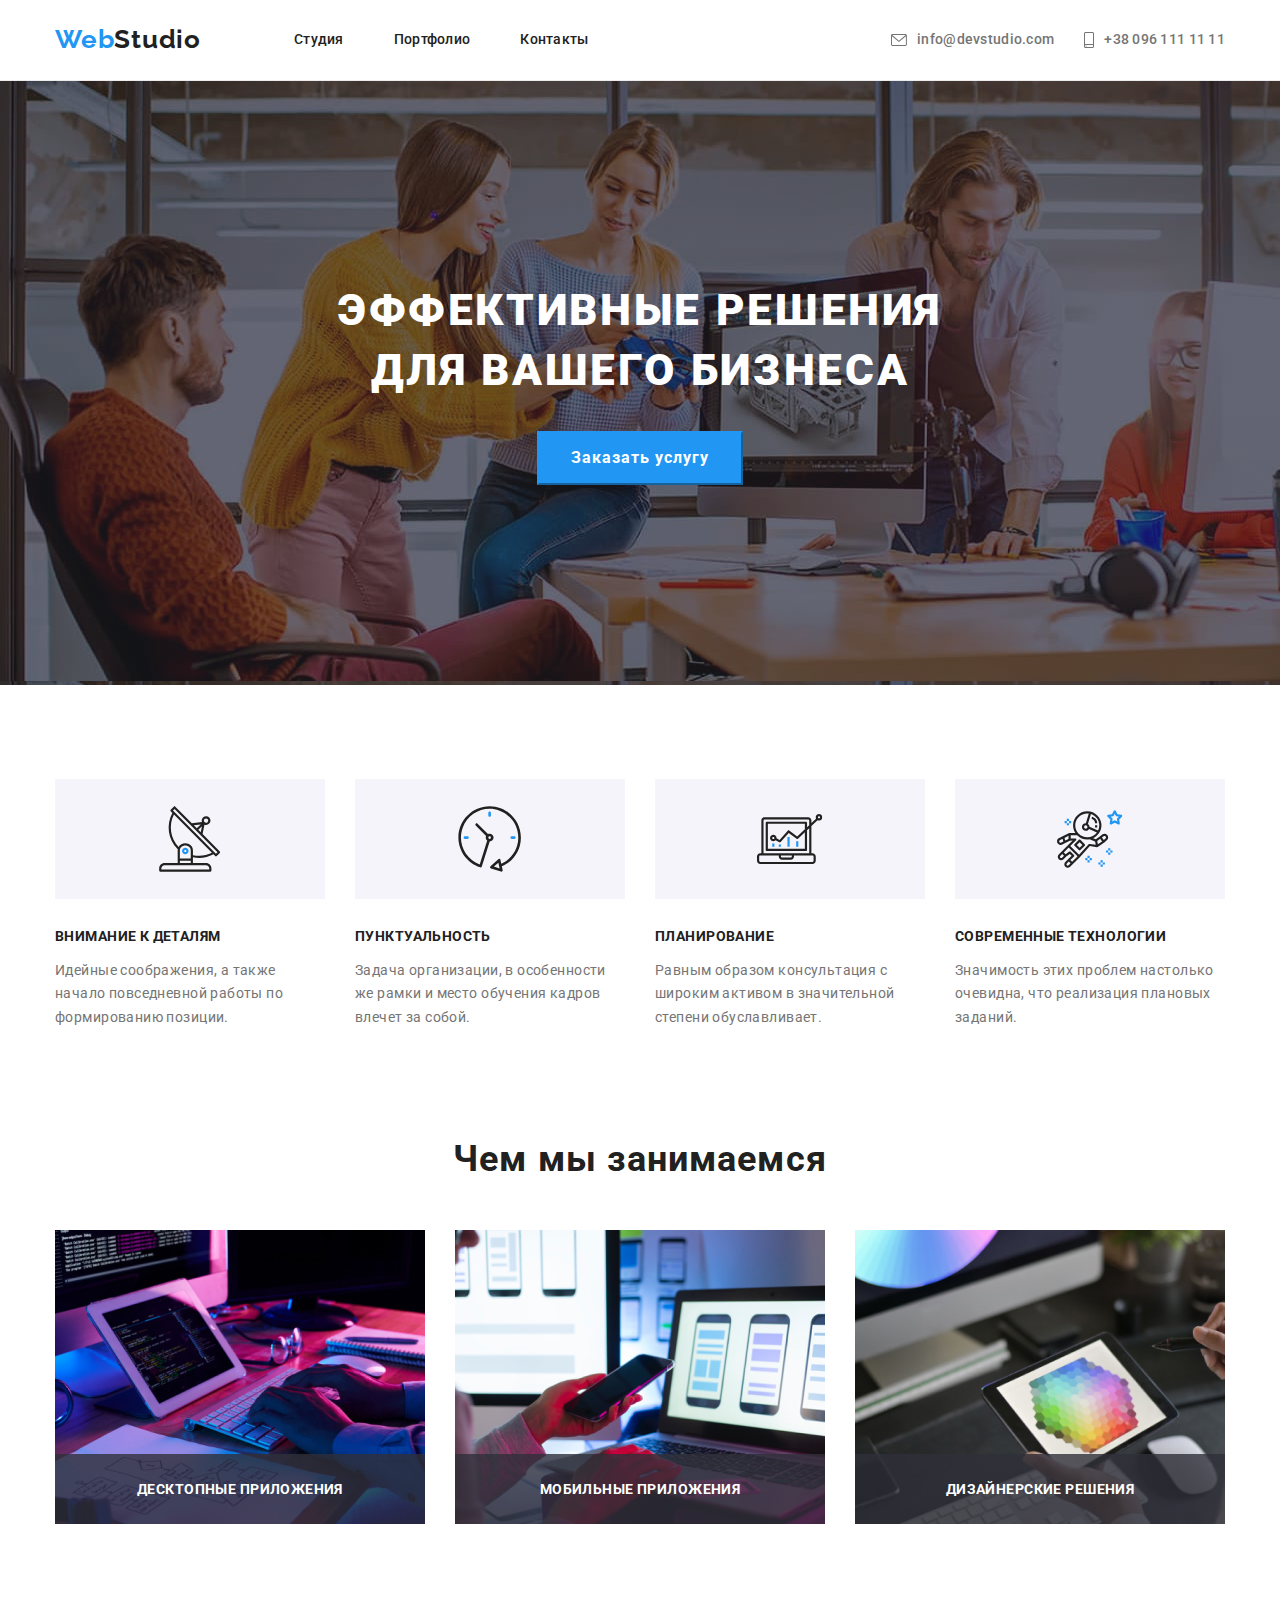
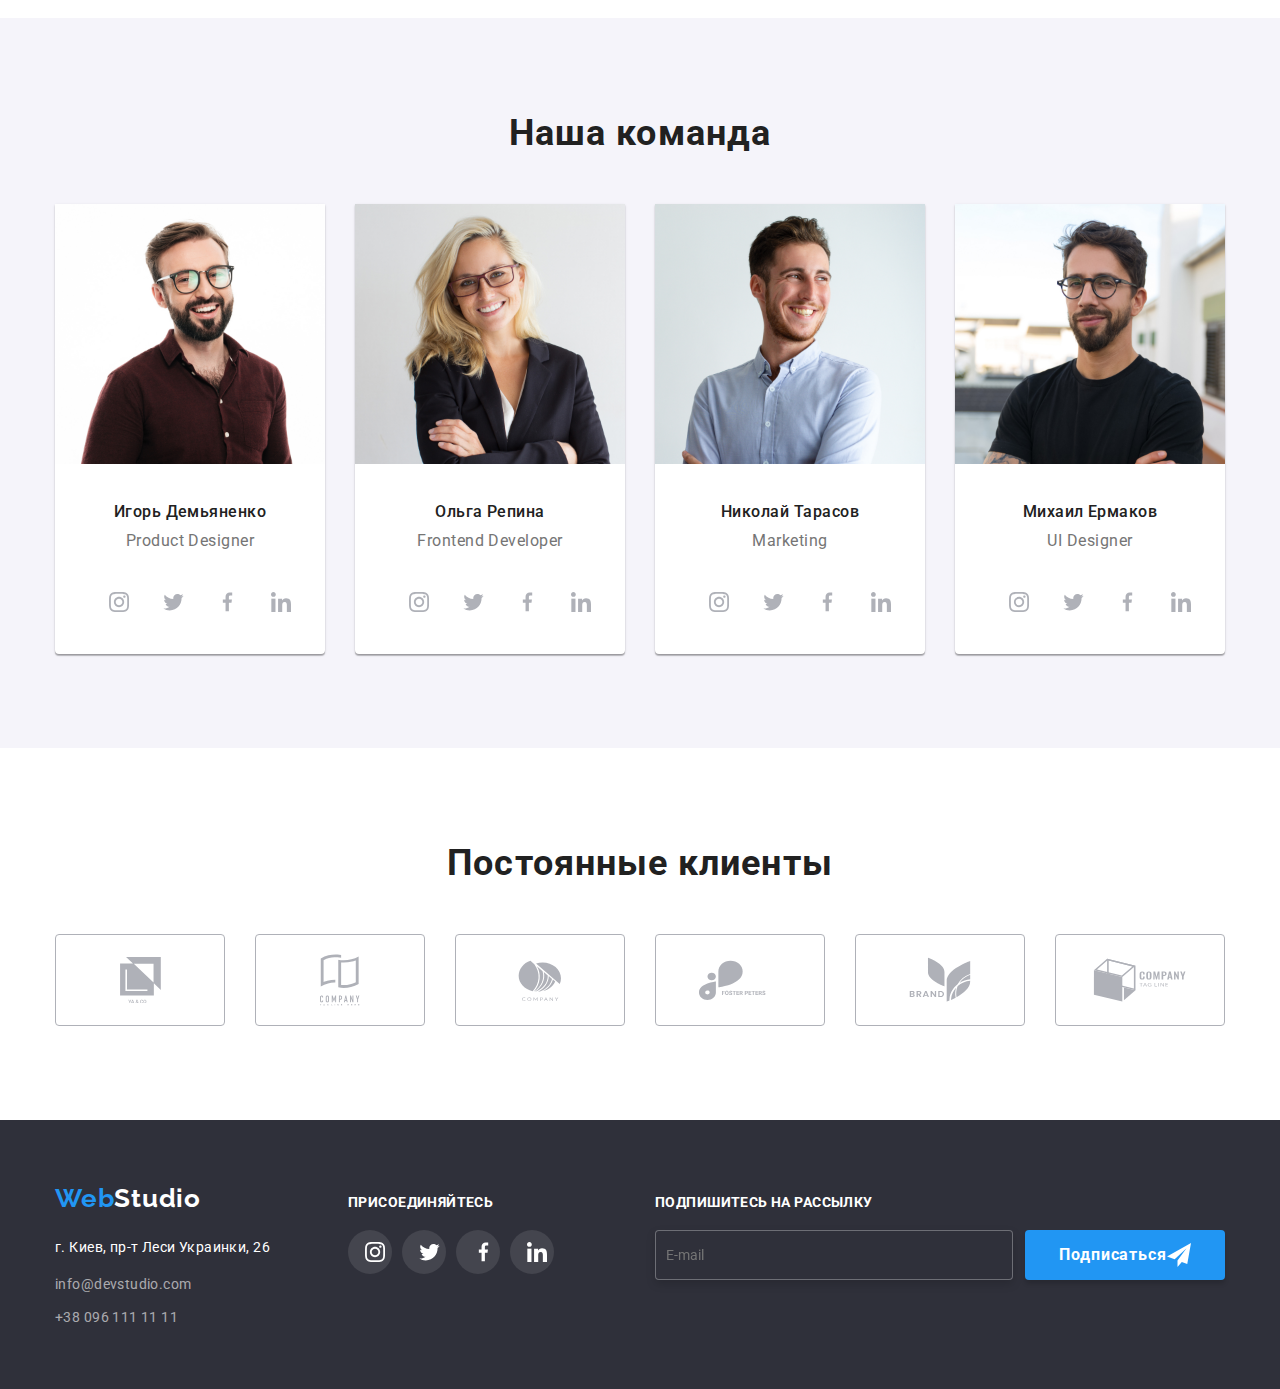
==== commit 89074495: "round1" ====
--- a/index.html
+++ b/index.html
@@ -17,32 +17,32 @@
 <body>
     <header>
         <div class="container">
-        <a class="logo" href="#"><span class="logo--blue">Web</span>Studio</a>
+        <a class="logo" href="#"><span class="logo logo--blue">Web</span>Studio</a>
         <nav>
-            <ul class="section-navigation">
-                <li class="navigation-link-item">
-                    <a class="navigation-link" href="#">Студия</a>
-                </li>
-                <li class="navigation-link-item">
-                    <a class="navigation-link" href="./portfolio.html">Портфолио</a>
-                </li>
-                <li class="navigation-link-item">
-                    <a class="navigation-link" href="#">Контакты</a>
+            <ul class="navigation">
+                <li class="navigation_item">
+                    <a class="navigation_link" href="#">Студия</a>
+                </li>
+                <li class="navigation_item">
+                    <a class="navigation_link" href="./portfolio.html">Портфолио</a>
+                </li>
+                <li class="navigation_item">
+                    <a class="navigation_link" href="#">Контакты</a>
                 </li>
             </ul>
         </nav>
-        <ul class="section-contacts">
-            <li class="contact-item">
-                <a class="contact-link" href="mailto:info@devstudio.com">
-                    <svg class="contact-icon" width="16" height="12">
+        <ul class="contacts">
+            <li class="contacts_item">
+                <a class="contacts_link" href="mailto:info@devstudio.com">
+                    <svg class="contacts_icon" width="16" height="12">
                         <use href="./images/symbol-defs.svg#icon-envelope"></use>
                         </svg>
                     info@devstudio.com
                 </a>
             </li>
-            <li class="contact-item">
-                <a class="contact-link" href="tel:+380961111111">
-                    <svg class="contact-icon" width="10" height="16">
+            <li class="contacts_item">
+                <a class="contacts_link" href="tel:+380961111111">
+                    <svg class="contacts_icon" width="10" height="16">
                         <use href="./images/symbol-defs.svg#icon-smartphone"></use>
                     </svg>
                     +38 096 111 11 11
@@ -56,152 +56,152 @@
     <main>  
 
         <!--Герой-->
-        <section class="section-hero">
-        <h1 class="hero-title">Эффективные решения для вашего бизнеса</h1>
+        <section class="hero">
+        <h1 class="hero_title">Эффективные решения для вашего бизнеса</h1>
         <button data-modal-open class="primary-button">Заказать услугу</button>
         <div class="backdrop is-hidden" data-modal>
         <div class="modal">
-        <button data-modal-close class="modal-closing-button">
-            <svg class="close-icon" width="18" height="18">
+        <button data-modal-close class="modal_closing-button">
+            <svg class="modal_closing-icon" width="18" height="18">
                 <use href="./images/symbol-defs.svg#icon-close-black"></use>
             </svg>
         </button>
-        <h3 class="form-title">Оставьте свои данные, мы вам перезвоним</h3>
+        <h3 class="form-field_title">Оставьте свои данные, мы вам перезвоним</h3>
         <form action="#" class="form-field">
-            <label class="input-section">Имя
-            <input type="text" name="name" id="name" class="input-field">
-            <svg class="form-icon" height="20px" width="20px">
+            <label class="form-field_input-section">Имя
+            <input type="text" name="name" id="name" class="form-field_input-field">
+            <svg class="form-field_icon" height="20px" width="20px">
                 <use href="./images/symbol-defs.svg#icon-person-form"></use>
             </svg>
             </label>
-            <label class="input-section">Телефон
-            <input type="number" name="phone-number" id="phone-number" class="input-field">
-            <svg class="form-icon" height="20px" width="20px">
+            <label class="form-field_input-section">Телефон
+            <input type="number" name="phone-number" id="phone-number" class="form-field_input-field">
+            <svg class="form-field_icon" height="20px" width="20px">
                 <use href="./images/symbol-defs.svg#icon-phone-form"></use>
             </svg>
             </label>
-            <label class="input-section">Почта
-            <input type="email" name="email" id="email" class="input-field">
-            <svg class="form-icon" height="20px" width="20px">
+            <label class="form-field_input-section">Почта
+            <input type="email" name="email" id="email" class="form-field_input-field">
+            <svg class="form-field_icon" height="20px" width="20px">
                 <use href="./images/symbol-defs.svg#icon-email-form"></use>
             </svg>
             </label>
-            <label class="input-section">Комментарий
-            <textarea class="comment-area" name="comment" id="comment" cols="30" rows="10" placeholder="Введите текст" class="input-field-comment"></textarea>
-            </label>
-            <label class="checkbox-section">
-                <input class="checkbox" type="checkbox" name="agreement-acceptance">
-                <span class="custom-checkbox"></span>
-                Соглашаюсь с рассылкой и принимаю <a href="#" class="agreement-acceptance-link">Условия договора</a>
-            </label>
-            <button class="form-button" type="submit">Отправить</button>
+            <label class="form-field_input-section">Комментарий
+            <textarea class="form-field_comment-area" name="comment" id="comment" cols="30" rows="10" placeholder="Введите текст"></textarea>
+            </label>
+            <label class="form-field_checkbox-section">
+                <input class="form-field_checkbox" type="checkbox" name="agreement-acceptance">
+                <span class="form-field_custom-checkbox"></span>
+                Соглашаюсь с рассылкой и принимаю <a href="#" class="form-field_agreement-acceptance-link">Условия договора</a>
+            </label>
+            <button class="form-field_button" type="submit">Отправить</button>
         </form>
         </div>
         </div>
         </section>
         <!--Преимущества-->
-        <section class="advantage-section">
+        <section class="section-advantages">
             <div class="container">
-            <ul class="section-advantages">
-                <li class="advantage-box">
-                <div class="advantage-icon-box">
-                <svg class="advantage-icon" width="65.32" height="70">
+            <ul class="advantage-list">
+                <li class="advantage-list_box">
+                <div class="advantage-list_icon-box">
+                <svg class="advantage-list_icon" width="65.32" height="70">
                     <use href="./images/symbol-defs.svg#icon-antenna"></use>
                 </svg>
                 </div>
-                    <h3 class="advantage-title">Внимание к деталям</h3>
+                    <h3 class="advantage-list_title">Внимание к деталям</h3>
                     <p>Идейные соображения, а также начало повседневной работы по формированию позиции.</p>
                 
                 </li>
-                <li class="advantage-box">
-                    <div class="advantage-icon-box">
-                        <svg class="advantage-icon" width="65.32" height="70">
+                <li class="advantage-list_box">
+                    <div class="advantage-list_icon-box">
+                        <svg class="advantage-list_icon" width="65.32" height="70">
                             <use href="./images/symbol-defs.svg#icon-clock"></use>
                         </svg>
                         </div>
-                    <h3 class="advantage-title">Пунктуальность</h3>
+                    <h3 class="advantage-list_title">Пунктуальность</h3>
                     <p>Задача организации, в особенности же рамки и место обучения кадров влечет за собой.</p>
                 </li>
-                <li class="advantage-box">
-                    <div class="advantage-icon-box">
-                        <svg class="advantage-icon" width="65.32" height="70">
+                <li class="advantage-list_box">
+                    <div class="advantage-list_icon-box">
+                        <svg class="advantage-list_icon" width="65.32" height="70">
                             <use href="./images/symbol-defs.svg#icon-diagram"></use>
                         </svg>
                         </div>
-                    <h3 class="advantage-title">Планирование</h3>
+                    <h3 class="advantage-list_title">Планирование</h3>
                     <p>Равным образом консультация с широким активом в значительной степени обуславливает.</p>
                 </li>
-                <li class="advantage-box">
-                    <div class="advantage-icon-box">
-                        <svg class="advantage-icon" width="65.32" height="70">
+                <li class="advantage-list_box">
+                    <div class="advantage-list_icon-box">
+                        <svg class="advantage-list_icon" width="65.32" height="70">
                             <use href="./images/symbol-defs.svg#icon-astronaut"></use>
                         </svg>
                         </div>
-                    <h3 class="advantage-title">Современные технологии</h3>
+                    <h3 class="advantage-list_title">Современные технологии</h3>
                     <p>Значимость этих проблем настолько очевидна, что реализация плановых заданий.</p>
                 </li>
             </ul>
             </div>
         </section>
         <!--Деятельность-->
-        <section class="activity-section">
-            <h2 class="activity-title">Чем мы занимаемся</h2>
+        <section class="section-activity">
+            <h2 class="section-activity_title">Чем мы занимаемся</h2>
             <div class="container">
-            <ul class="section-activity">
-                <li class="activity-item">
-                    <a class="activity-link" href="#"> <img src="./images/box1.jpg" alt="рабочий стол" width="370">
-                        <p class="activity-description">Десктопные приложения</p>
-                    </a>
-                </li>
-                <li class="activity-item">
-                    <a class="activity-link" href="#"> <img src="./images/img.jpg" alt="ноутбук" width="370">
-                            <p class="activity-description">Мобильные приложения</p>
-                    </a>
-                </li>
-                <li class="activity-item">
-                    <a class="activity-link" href="#"> <img src="./images/box3.jpg" alt="планшет" width="370">
-                            <p class="activity-description">Дизайнерские решения</p>
+            <ul class="activity-list">
+                <li class="activity-list_item">
+                    <a class="activity-list_link" href="#"> <img src="./images/box1.jpg" alt="рабочий стол" width="370">
+                        <p class="activity-list_description">Десктопные приложения</p>
+                    </a>
+                </li>
+                <li class="activity-list_item">
+                    <a class="activity-list_link" href="#"> <img src="./images/img.jpg" alt="ноутбук" width="370">
+                            <p class="activity-list_description">Мобильные приложения</p>
+                    </a>
+                </li>
+                <li class="activity-list_item">
+                    <a class="activity-list_link" href="#"> <img src="./images/box3.jpg" alt="планшет" width="370">
+                            <p class="activity-list_description">Дизайнерские решения</p>
                     </a>
                 </li>
             </ul>
             </div>
         </section>
         <!--Сотрудники-->
-        <section class="team-section">
-            <h2 class="team-title">Наша команда</h2>
+        <section class="section-team">
+            <h2 class="section-team_title">Наша команда</h2>
             <div class="container">
-            <ul  class="section-team">
+            <ul  class="section-team_list">
                 <li class="team-member">
                     <img src="./images/img-2.jpg" alt="На фото Игорь Демьяненко" width="270">
-                    <div class="team-member-data">
-                    <p class="team-member-name">Игорь Демьяненко</p>
-                    <p class="team-member-specialization" lang="en">Product Designer</p>
+                    <div class="team-member_data">
+                    <p class="team-member_name">Игорь Демьяненко</p>
+                    <p class="team-member_specialization" lang="en">Product Designer</p>
                     </div>
                     <ul class="social-network-list">
-                        <li class="social-networl-link-box">
-                            <a class="social-network-link" href="#">
-                                <svg class="social-network-icon" width="20" height="20">
+                        <li class="social-networl-list_link-box">
+                            <a class="social-network-list_link" href="#">
+                                <svg class="social-network-list_icon" width="20" height="20">
                                     <use href="./images/symbol-defs.svg#icon-instagram"></use>
                                 </svg>
                             </a>
                         </li>
-                        <li class="social-networl-link-box">
-                            <a class="social-network-link" href="#">
-                                <svg class="social-network-icon" width="25" height="20.3">
+                        <li class="social-networl-list_link-box">
+                            <a class="social-network-list_link" href="#">
+                                <svg class="social-network-list_icon" width="25" height="20.3">
                                     <use href="./images/symbol-defs.svg#icon-twitter"></use>
                                 </svg>
                             </a>
                         </li>
-                        <li class="social-networl-link-box">
-                            <a class="social-network-link" href="#">
-                                <svg class="social-network-icon" width="18.75" height="37.5">
+                        <li class="social-networl-list_link-box">
+                            <a class="social-network-list_link" href="#">
+                                <svg class="social-network-list_icon" width="18.75" height="37.5">
                                     <use href="./images/symbol-defs.svg#icon-facebook"></use>
                                 </svg>
                             </a>
                         </li>
-                        <li class="social-networl-link-box">
-                            <a class="social-network-link" href="#">
-                                <svg class="social-network-icon" width="20" height="20">
+                        <li class="social-networl-list_link-box">
+                            <a class="social-network-list_link" href="#">
+                                <svg class="social-network-list_icon" width="20" height="20">
                                     <use href="./images/symbol-defs.svg#icon-linkedin"></use>
                                 </svg>
                             </a>
@@ -210,35 +210,35 @@
                 </li>
                 <li class="team-member">
                     <img src="./images/img-3.jpg" alt="На фото Ольга Репина" width="270">
-                    <div class="team-member-data">
-                    <p class="team-member-name">Ольга Репина</p>
-                    <p class="team-member-specialization" lang="en">Frontend Developer</p>
+                    <div class="team-member_data">
+                    <p class="team-member_name">Ольга Репина</p>
+                    <p class="team-member_specialization" lang="en">Frontend Developer</p>
                     </div>
                     <ul class="social-network-list">
-                        <li class="social-networl-link-box">
-                            <a class="social-network-link" href="#">
-                                <svg class="social-network-icon" width="20" height="20">
+                        <li class="social-networl-list_link-box">
+                            <a class="social-network-list_link" href="#">
+                                <svg class="social-network-list_icon" width="20" height="20">
                                     <use href="./images/symbol-defs.svg#icon-instagram"></use>
                                 </svg>
                             </a>
                         </li>
-                        <li class="social-networl-link-box">
-                            <a class="social-network-link" href="#">
-                                <svg class="social-network-icon" width="25" height="20.3">
+                        <li class="social-network-list_link-box">
+                            <a class="social-network-list_link" href="#">
+                                <svg class="social-network-list_icon" width="25" height="20.3">
                                     <use href="./images/symbol-defs.svg#icon-twitter"></use>
                                 </svg>
                             </a>
                         </li>
-                        <li class="social-networl-link-box">
-                            <a class="social-network-link" href="#">
-                                <svg class="social-network-icon" width="18.75" height="37.5">
+                        <li class="social-network-list_link-box">
+                            <a class="social-network-list_link" href="#">
+                                <svg class="social-network-list_icon" width="18.75" height="37.5">
                                     <use href="./images/symbol-defs.svg#icon-facebook"></use>
                                 </svg>
                             </a>
                         </li>
-                        <li class="social-networl-link-box">
-                            <a class="social-network-link" href="#">
-                                <svg class="social-network-icon" width="20" height="20">
+                        <li class="social-networl-list_link-box">
+                            <a class="social-network-list_link" href="#">
+                                <svg class="social-network-list_icon" width="20" height="20">
                                     <use href="./images/symbol-defs.svg#icon-linkedin"></use>
                                 </svg>
                             </a>
@@ -247,35 +247,35 @@
                 </li>
                 <li class="team-member">
                     <img src="./images/img-4.jpg" alt="На фото Николай Тарасов" width="270">
-                    <div class="team-member-data">
-                    <p class="team-member-name">Николай Тарасов</p>
-                    <p class="team-member-specialization" lang="en">Marketing</p>
+                    <div class="team-member_data">
+                    <p class="team-member_name">Николай Тарасов</p>
+                    <p class="team-member_specialization" lang="en">Marketing</p>
                 </div>
                 <ul class="social-network-list">
-                    <li class="social-networl-link-box">
-                        <a class="social-network-link" href="#">
-                            <svg class="social-network-icon" width="20" height="20">
+                    <li class="social-networl-list_link-box">
+                        <a class="social-network-list_link" href="#">
+                            <svg class="social-network-list_icon" width="20" height="20">
                                 <use href="./images/symbol-defs.svg#icon-instagram"></use>
                             </svg>
                         </a>
                     </li>
-                    <li class="social-networl-link-box">
-                        <a class="social-network-link" href="#">
-                            <svg class="social-network-icon" width="25" height="20.3">
+                    <li class="social-networl-list_link-box">
+                        <a class="social-network-list_link" href="#">
+                            <svg class="social-network-list_icon" width="25" height="20.3">
                                 <use href="./images/symbol-defs.svg#icon-twitter"></use>
                             </svg>
                         </a>
                     </li>
-                    <li class="social-networl-link-box">
-                        <a class="social-network-link" href="#">
-                            <svg class="social-network-icon" width="18.75" height="37.5">
+                    <li class="social-networl-list_link-box">
+                        <a class="social-network-list_link" href="#">
+                            <svg class="social-network-list_icon" width="18.75" height="37.5">
                                 <use href="./images/symbol-defs.svg#icon-facebook"></use>
                             </svg>
                         </a>
                     </li>
-                    <li class="social-networl-link-box">
-                        <a class="social-network-link" href="#">
-                            <svg class="social-network-icon" width="20" height="20">
+                    <li class="social-networl-list_link-box">
+                        <a class="social-network-list_link" href="#">
+                            <svg class="social-network-list_icon" width="20" height="20">
                                 <use href="./images/symbol-defs.svg#icon-linkedin"></use>
                             </svg>
                         </a>
@@ -284,35 +284,35 @@
                 </li>
                 <li class="team-member">
                     <img src="./images/img-5.jpg" alt="На фото Михаил Ермаков" width="270">
-                    <div class="team-member-data">
-                    <p class="team-member-name">Михаил Ермаков</p>
-                    <p class="team-member-specialization" lang="en">UI Designer</p>
+                    <div class="team-member_data">
+                    <p class="team-member_name">Михаил Ермаков</p>
+                    <p class="team-member_specialization" lang="en">UI Designer</p>
                     </div>
                     <ul class="social-network-list">
-                        <li class="social-networl-link-box">
-                            <a class="social-network-link" href="#">
-                                <svg class="social-network-icon" width="20" height="20">
+                        <li class="social-networl-list_link-box">
+                            <a class="social-network-list_link" href="#">
+                                <svg class="social-network-list_icon" width="20" height="20">
                                     <use href="./images/symbol-defs.svg#icon-instagram"></use>
                                 </svg>
                             </a>
                         </li>
-                        <li class="social-networl-link-box">
-                            <a class="social-network-link" href="#">
-                                <svg class="social-network-icon" width="25" height="20.3">
+                        <li class="social-networl-list_link-box">
+                            <a class="social-network-list_link" href="#">
+                                <svg class="social-network-list_icon" width="25" height="20.3">
                                     <use href="./images/symbol-defs.svg#icon-twitter"></use>
                                 </svg>
                             </a>
                         </li>
-                        <li class="social-networl-link-box">
-                            <a class="social-network-link" href="#">
-                                <svg class="social-network-icon" width="18.75" height="37.5">
+                        <li class="social-networl-list_link-box">
+                            <a class="social-network-list_link" href="#">
+                                <svg class="social-network-list_icon" width="18.75" height="37.5">
                                     <use href="./images/symbol-defs.svg#icon-facebook"></use>
                                 </svg>
                             </a>
                         </li>
-                        <li class="social-networl-link-box">
-                            <a class="social-network-link" href="#">
-                                <svg class="social-network-icon" width="20" height="20">
+                        <li class="social-networl-list_link-box">
+                            <a class="social-network-list_link" href="#">
+                                <svg class="social-network-list_icon" width="20" height="20">
                                     <use href="./images/symbol-defs.svg#icon-linkedin"></use>
                                 </svg>
                             </a>
@@ -325,47 +325,47 @@
 
         <!--Клиенты-->
         <section class="client-section">
-            <h2 class="client-section-title">Постоянные клиенты</h2>
+            <h2 class="client-section_title">Постоянные клиенты</h2>
             <div class="container">
             <ul class="client-list">
                 <li>
-                    <a class="client-link" href="#">
-                        <svg class="client-icon" width="41" height="46.7">
+                    <a class="client-list_link" href="#">
+                        <svg class="client-list_icon" width="41" height="46.7">
                             <use href="./images/symbol-defs.svg#icon-client-1"></use>
                         </svg>
                     </a>
                 </li>
                 <li>
-                    <a class="client-link" href="#">
-                        <svg class="client-icon" width="40" height="52">
+                    <a class="client-list_link" href="#">
+                        <svg class="client-list_icon" width="40" height="52">
                             <use href="./images/symbol-defs.svg#icon-client-2"></use>
                         </svg>
                     </a>
                 </li>
                 <li>
-                    <a class="client-link" href="#">
-                        <svg class="client-icon" width="43.46" height="41.18">
+                    <a class="client-list_link" href="#">
+                        <svg class="client-list_icon" width="43.46" height="41.18">
                             <use href="./images/symbol-defs.svg#icon-client-3"></use>
                         </svg>
                     </a>
                 </li>
                 <li>
-                    <a class="client-link" href="#">
-                        <svg class="client-icon" width="84.44" height="40.62">
+                    <a class="client-list_link" href="#">
+                        <svg class="client-list_icon" width="84.44" height="40.62">
                             <use href="./images/symbol-defs.svg#icon-client-4"></use>
                         </svg>
                     </a>
                 </li>
                 <li>
-                    <a class="client-link" href="#">
-                        <svg class="client-icon" width="62.54" height="45.43">
+                    <a class="client-list_link" href="#">
+                        <svg class="client-list_icon" width="62.54" height="45.43">
                             <use href="./images/symbol-defs.svg#icon-client-5"></use>
                         </svg>
                     </a>
                 </li>
                 <li>
-                    <a class="client-link" href="#">
-                        <svg class="client-icon" width="93.79" height="43.93">
+                    <a class="client-list_link" href="#">
+                        <svg class="client-list_icon" width="93.79" height="43.93">
                             <use href="./images/symbol-defs.svg#icon-client-6"></use>
                         </svg>
                     </a>
@@ -378,48 +378,48 @@
     <footer>
         <div class="container">
             <div class="footer-container">
-                <div class="left-footer-container">
-        <a class="bottom-logo" href="#"><span class="bottom-logo-blue">Web</span>Studio</a>
+                <div class="bottom-contact-section">
+        <a class="bottom-contact-section_logo" href="#"><span class="bottom-contact-section_logo--blue">Web</span>Studio</a>
         <address>
             г. Киев, пр-т Леси Украинки, 26
         </address>
-        <ul class="bottom-section-contacts">
-            <li class="bottom-contact-item">
-                <a class="bottom-contact-link" href="mailto:info@devstudio.com">info@devstudio.com</a>
+        <ul class="bottom-contact-list">
+            <li class="bottom-contact-list_item">
+                <a class="bottom-contact-list_link" href="mailto:info@devstudio.com">info@devstudio.com</a>
             </li>
-            <li class="bottom-contact-item">
-                <a class="bottom-contact-link" href="tel:+380961111111">+38 096 111 11 11</a>
+            <li class="bottom-contact-list_item">
+                <a class="bottom-contact-list_link" href="tel:+380961111111">+38 096 111 11 11</a>
             </li>
         </ul>
                 </div>
 
         <div class="bottom-social-network-link-section">
-            <h3 class="bottom-social-network-link-section-title">Присоединяйтесь</h3>
+            <h3 class="bottom-social-network-link-section_title">Присоединяйтесь</h3>
             <ul class="bottom-social-network-list">
-                <li class="bottom-social-network-link-item">
-                    <a class="bottom-social-network-link" href="#">
-                        <svg class="bottom-social-network-icon" width="20" height="20">
+                <li class="bottom-social-network-list_item">
+                    <a class="bottom-social-network-list_link" href="#">
+                        <svg class="bottom-social-network-list_icon" width="20" height="20">
                             <use href="./images/symbol-defs.svg#icon-instagram-bottom"></use>
                         </svg>
                     </a>
                 </li>
-                <li class="bottom-social-network-link-item">
-                    <a class="bottom-social-network-link" href="#">
-                        <svg class="bottom-social-network-icon" width="25" height="20.3">
+                <li class="bottom-social-network-list_item">
+                    <a class="bottom-social-network-list_link" href="#">
+                        <svg class="bottom-social-network-list_icon" width="25" height="20.3">
                             <use href="./images/symbol-defs.svg#icon-twitter-bottom"></use>
                         </svg>
                     </a>
                 </li>
-                <li class="bottom-social-network-link-item">
-                    <a class="bottom-social-network-link" href="#">
-                        <svg class="bottom-social-network-icon" width="18.75" height="37.5">
+                <li class="bottom-social-network-list_item">
+                    <a class="bottom-social-network-list_link" href="#">
+                        <svg class="bottom-social-network-list_icon" width="18.75" height="37.5">
                             <use href="./images/symbol-defs.svg#icon-facebook-bottom"></use>
                         </svg>
                     </a>
                 </li>
-                <li class="bottom-social-network-link-item">
-                    <a class="bottom-social-network-link" href="#">
-                        <svg class="bottom-social-network-icon" width="20" height="20">
+                <li class="bottom-social-network-list_item">
+                    <a class="bottom-social-network-list_link" href="#">
+                        <svg class="bottom-social-network-list_icon" width="20" height="20">
                             <use href="./images/symbol-defs.svg#icon-linkedin-bottom"></use>
                         </svg>
                     </a>
@@ -427,13 +427,13 @@
             </ul>
         </div>
         <form action="#" class="bottom-form-field">
-            <label class="bottom-subscribing-section">
+            <label class="bottom-form-field_subscribing-section">
                 Подпишитесь на рассылку
-                <input type="email" name="footer-email" class="footer-email" placeholder="E-mail">
-            </label>
-            <button type="submit" class="subscribing-button">
+                <input type="email" name="footer-email" class="bottom-form-field_email" placeholder="E-mail">
+            </label>
+            <button type="submit" class="bottom-form-field_subscribing-button">
                 Подписаться
-                <svg class="subscribing-icon" width="24" height="24">
+                <svg class="bottom-form-field_subscribing-icon" width="24" height="24">
                     <use href="./images/symbol-defs.svg#icon-send"></use>
                 </svg>
             </button>
--- a/css/styles.css
+++ b/css/styles.css
@@ -41,15 +41,6 @@
   display: flex;
 }
 
-.logo--blue {
-  font-family: Raleway;
-  font-weight: 700;
-  font-size: 26px;
-  line-height: 1.19;
-  letter-spacing: 0.03em;
-  color: #2196f3;
-}
-
 .logo {
   font-family: Raleway, sans-serif;
   font-weight: 700;
@@ -61,7 +52,12 @@
   padding-top: 24px;
   padding-bottom: 25px;
 }
-.section-navigation {
+
+.logo--blue {
+  color: #2196f3;
+}
+
+.navigation {
   list-style-type: none;
   display: flex;
   margin: 0;
@@ -70,7 +66,7 @@
   margin-left: 93px;
 }
 
-.navigation-link {
+.navigation_link {
   position: relative;
   font-weight: 500;
   font-size: 14px;
@@ -85,7 +81,7 @@
   transition-timing-function: cubic-bezier(0.4, 0, 0.2, 1);
 }
 
-.navigation-link::after {
+.navigation_link::after {
   content: '';
   position: absolute;
   left: 0;
@@ -100,25 +96,25 @@
   background-color: #2196F3;
 }
 
-.navigation-link:hover::after,
-.navigation-link:focus::after {
+.navigation_link:hover::after,
+.navigation_link:focus::after {
 opacity: 1;
 }
 
-.navigation-link-item {
+.navigation_item {
   margin-left: 50px;
 }
 
-.navigation-link-item:first-child {
+.navigation_item:first-child {
   margin-left: 0
 }
 
-.navigation-link:hover,
-.navigation-link:focus {
+.navigation_link:hover,
+.navigation_link:focus {
   color: #2196f3;
 }
 
-.section-contacts {
+.contacts {
   list-style-type: none;
   display: flex;
   margin-left: auto;
@@ -126,7 +122,7 @@
   justify-items: space-between;
 }
 
-.contact-link {
+.contacts_link {
   font-weight: 500;
   font-size: 14px;
   line-height: 1.14;
@@ -142,16 +138,16 @@
   transition-timing-function: cubic-bezier(0.4, 0, 0.2, 1);
 }
 
-.contact-link:hover ,
-.contact-link:focus {
+.contacts_link:hover ,
+.contacts_link:focus {
   color: #2196f3;
 }
 
-.contact-icon {
+.contacts_icon {
   margin-right: 10px;
   fill: currentColor;
 }
-.contact-link:last-child {
+.contacts_link:last-child {
   margin-left: 30px;
 }
 
@@ -160,7 +156,7 @@
   margin-top: 0;
   padding-top: 0;
 }
-.section-hero {
+.hero {
   background-color: var(--secondary-background-color);
   align-content: center;
   padding-top: 200px;
@@ -174,7 +170,7 @@
   margin-right: auto;
 }
 
-.hero-title {
+.hero_title {
   font-weight: 900;
   font-size: 44px;
   line-height: 1.36;
@@ -240,7 +236,7 @@
   transition-timing-function: cubic-bezier(0.4, 0, 0.2, 1);
 }  
 
-.modal-closing-button {
+.modal_closing-button {
   position: absolute;
   right: 0;
   top: 0;
@@ -260,13 +256,13 @@
   transition-timing-function: cubic-bezier(0.4, 0, 0.2, 1)
 }
 
-.modal-closing-button:hover ,
-.modal-closing-button:focus {
+.modal_closing-button:hover ,
+.modal_closing-button:focus {
   fill: #2196f3;
 }
 
 
-.form-title {
+.form-field_title {
   margin-top: 40px;
   margin-bottom: 12px;
   text-align: center;
@@ -285,7 +281,7 @@
   margin-right: 40px;
 }
 
-.input-section {
+.form-field_input-section {
   position: relative;
   display: flex;
   flex-direction: column;
@@ -295,11 +291,11 @@
   margin-bottom: 10px;
 }
 
-.input-section:nth-child(4) {
+.form-field_input-section:nth-child(4) {
   margin-bottom: 20px;
 }
 
-.form-icon {
+.form-field_icon {
   position: absolute;
   left: 0;
   top: 0;
@@ -311,7 +307,7 @@
 }
 
 
-.input-field {
+.form-field_input-field {
   display: block;
   height: 40px;
   border: 1px solid rgba(33, 33, 33, 0.2);
@@ -323,22 +319,11 @@
   padding-left: 50px;
 }
 
-.input-field-comment {
+.form-field_comment-area {
   display: block;
   height: 120px;
   border: 1px solid rgba(33, 33, 33, 0.2);
   border-radius: 4px;
-}
-
-.input-field:focus {
-  border-color: #2196F3;
-}
-
-.input-field:focus +.form-icon {
-  fill:#2196F3;
-}
-
-.comment-area {
   margin-top: 4px;
   border: 1px solid rgba(33, 33, 33, 0.2);
   border-radius: 4px;
@@ -347,11 +332,19 @@
   padding-top: 10px;
 }
 
-.comment-area:focus {
+.form-field_input-field:focus {
+  border-color: #2196F3;
+}
+
+.form-field_input-field:focus +.form-field_icon {
+  fill:#2196F3;
+}
+
+.form-field_comment-area:focus {
   border: 1px solid #2196F3;
 }
 
-.checkbox-section {
+.form-field_checkbox-section {
   display: flex;
 font-size: 14px;
 line-height: 24px;
@@ -361,7 +354,7 @@
 margin-left: 12px;
 }
 
-.checkbox {
+.form-field_checkbox {
   position: absolute;
   width: 1px;
   height: 1px;
@@ -372,7 +365,7 @@
   overflow: hidden;
 }
 
-.custom-checkbox {
+.form-field_custom-checkbox {
   display: inline-block;
   width: 16px;
   height: 15px;
@@ -382,19 +375,19 @@
   margin-right: 8px;
 }
 
-.checkbox:checked +.custom-checkbox {
+.form-field_checkbox:checked +.form-field_custom-checkbox {
   background-color: #2196F3;
   border: 2px solid #2196F3;
   background-image: url(../images/Vector-2.svg);
 
 }
 
-.agreement-acceptance-link {
+.form-field_agreement-acceptance-link {
   color: #2196F3;
   margin-left: 4px;
 }
 
-.form-button {
+.form-field_button {
 display: block;
 width: 200px;
 height: 50px;
@@ -416,11 +409,11 @@
 transition-timing-function: cubic-bezier(0.4, 0, 0.2, 1)
 }
 
-.form-button:focus {
+.form-field_button:focus {
   background-color: #188CE8;
 }
 
-.advantage-section {
+.section-advantages {
   padding-top: 94px;
   padding-bottom: 94px;
   padding-left: 15px;
@@ -428,7 +421,7 @@
   background-color: var(--primary-background-color);
 }
 
-.advantage-title {
+.advantage-list_title {
   font-weight: 700;
   font-size: 14px;
   line-height: 1.14;
@@ -438,19 +431,19 @@
 }
 
 
-.section-advantages {
+.advantage-list{
   list-style-type: none;
   margin-bottom: 0;
   margin-top: 0;
   padding: 0;
 }
 
-.container .section-advantages {
+.container .advantage-list {
   display: flex;
   justify-content: space-between;
 }
 
-.advantage-icon-box {
+.advantage-list_icon-box {
   display: block;
   text-align: center;
   align-items: center;
@@ -461,7 +454,7 @@
   padding-top: 25px;
 }
 
-.advantage-box {
+.advantage-list_box {
   width: 270px;
   margin-right: 30px;
   padding-right: 0 0 0 0;
@@ -469,16 +462,16 @@
 }
 
 
-.advantage-box:last-child {
+.advantage-list_box:last-child {
   margin-right: 0;
 }
 
-.activity-section {
+.section-activity {
   padding-bottom: 94px;
   
 }
 
-.activity-title {
+.section-activity_title {
   font-weight: 700;
   font-size: 36px;
   line-height: 1.17;
@@ -490,32 +483,30 @@
   margin-bottom: 50px;
 }
 
-.section-activity {
+.activity-list {
   list-style-type: none;
   margin-top: 0;
   margin-bottom: 0;
   padding: 0;
-}
-.section-activity {
-  display: flex;
-}
-
-.activity-item {
+  display: flex;
+}
+
+.activity-list_item {
   margin-right: 30px;
   display: block;
   height: 294px;
   position: relative;
 }
 
-.activity-item:first-child {
+.activity-list_item:first-child {
   padding-left: 0;
 }
 
-.activity-item:last-child {
+.activity-list_item:last-child {
   margin-right: 0;
 }
 
-.activity-description {
+.activity-list_description {
 position: absolute;
 left: 0;
 bottom: 0;
@@ -536,7 +527,7 @@
 justify-content: center;
 }
 
-.team-title {
+.section-team_title {
   font-weight: 700;
   font-size: 36px;
   line-height: 1.17;
@@ -548,7 +539,7 @@
   margin-bottom: 0;
 }
 
-.team-section {
+.section-team {
   background-color: #f5f4fa;
   padding-top: 94px;
   padding-bottom: 94px;
@@ -566,24 +557,24 @@
   margin-right: 0;
 }
 
-.container .section-team {
+.container .section-team_list {
   display: flex;
   justify-content: space-between;
 }
 
-.section-team {
+.section-team_list {
   list-style-type: none;
   margin-top: 0;
   margin-bottom: 0;
   padding: 0;
 }
 
-.team-member-data {
+.team-member_data {
   padding-top: 30px;
   padding-bottom: 30px;
 }
 
-.team-member-name {
+.team-member_name {
   font-weight: 500;
   font-size: 16px;
   line-height: 1.19;
@@ -595,7 +586,7 @@
   margin-bottom: 0px;
 }
 
-.team-member-specialization {
+.team-member_specialization {
   font-size: 16px;
   line-height: 1.19;
   text-align: center;
@@ -614,7 +605,7 @@
  align-items: center;
 }
 
-.social-network-link {
+.social-network-list_link {
   display: flex;
   width: 44px;
   height: 44px;
@@ -629,8 +620,8 @@
   transition-timing-function: cubic-bezier(0.4, 0, 0.2, 1);
 }
 
-.social-network-link:hover,
-.social-network-link:focus {
+.social-network-list_link:hover,
+.social-network-list_link:focus {
   background-color: #2196F3;
   fill: #FFFFFF;
 }
@@ -640,7 +631,7 @@
   padding-bottom: 94px;
 }
 
-.client-section-title {
+.client-section_title {
   font-family: Roboto;
   font-weight: bold;
   font-size: 36px;
@@ -661,7 +652,7 @@
   padding: 0;
 }
 
-.client-link {
+.client-list_link {
   display: flex;
   width: 170px;
   height: 92px;
@@ -676,12 +667,12 @@
   transition-timing-function: cubic-bezier(0.4, 0, 0.2, 1);
 }
 
-.client-link:last-child {
+.client-list_link:last-child {
   margin-right: 0;
 }
 
-.client-link:hover,
-.client-link:focus {
+.client-list_link:hover,
+.client-list_link:focus {
   fill: #2196F3;
   border: 1px solid #2196F3;
 }
@@ -708,7 +699,7 @@
 justify-content: space-between;
 }
 
-.bottom-logo {
+.bottom-contact-section_logo {
   font-family: Raleway;
   font-weight: 700;
   font-size: 26px;
@@ -718,7 +709,7 @@
   text-decoration: none;
 }
 
-.bottom-logo-blue {
+.bottom-contact-section_logo--blue {
   font-family: Raleway;
   font-weight: 700;
   font-size: 26px;
@@ -727,12 +718,12 @@
   color: #2196f3;
 }
 
-.bottom-section-contacts {
+.bottom-contact-list {
   list-style-type: none;
   padding-left: 0;
   margin-bottom: 0px;
 }
-.bottom-contact-link {
+.bottom-contact-list_link {
   font-size: 14px;
   line-height: 1.7;
   letter-spacing: 0.03em;
@@ -743,16 +734,16 @@
   transition-timing-function: cubic-bezier(0.4, 0, 0.2, 1);
 }
 
-.bottom-contact-item:first-child {
+.bottom-contact-list_item:first-child {
   margin-bottom: 9px;
 }
 
-.bottom-contact-link:hover,
-.bottom-contact-link:focus {
+.bottom-contact-list_link:hover,
+.bottom-contact-list_link:focus {
   color: #2196f3;
 }
 
-.bottom-social-network-link-section-title {
+.bottom-social-network-link-section_title {
   font-family: Roboto;
   font-weight: bold;
   font-size: 14px;
@@ -775,7 +766,7 @@
   padding-left: 0;
 }
 
-.bottom-social-network-link {
+.bottom-social-network-list_link {
   display: flex;
   width: 44px;
   height: 44px;
@@ -789,16 +780,16 @@
   transition-timing-function: cubic-bezier(0.4, 0, 0.2, 1);
 }
 
-.bottom-social-network-link-item {
+.bottom-social-network-list_item {
 margin-right: 10px;
 }
 
-.bottom-social-network-link-item:last-child {
+.bottom-social-network-list_item:last-child {
   margin-right: 0;
 }
 
-.bottom-social-network-link:hover,
-.bottom-social-network-link:focus {
+.bottom-social-network-list_link:hover,
+.bottom-social-network-list_link:focus {
   background-color: #2196f3;
 }
 
@@ -807,7 +798,7 @@
   align-items: flex-end;
 }
 
-.bottom-subscribing-section {
+.bottom-form-field_subscribing-section {
 display: flex;
 flex-direction: column;
 margin-left: 93px;
@@ -819,7 +810,7 @@
 color: #FFFFFF;
 }
 
-.footer-email {
+.bottom-form-field_email {
   margin-top: 20px;
   width: 358px;
   height: 50px;
@@ -831,7 +822,7 @@
 color: #FFFFFF;
 }
 
-.subscribing-button {
+.bottom-form-field_subscribing-button {
   display: flex;
   width: 200px;
   height: 50px;
@@ -849,12 +840,12 @@
   border: #2196F3;;
 }
 
-.subscribing-icon {
+.bottom-social-network-list_icon {
 margin-left: 10px;
 }
 
 
-.section-portfolio {
+.portfolio-section {
   padding-top: 94px;
   padding-bottom: 94px;
 }
@@ -872,15 +863,15 @@
   margin-bottom: 50px;
 }
 
-.secondary-button-item {
+.secondary-button-section_item {
   margin-right: 8px;
 }
 
-.secondary-button-item:last-child {
+.secondary-button-section_item:last-child {
   margin-right: 0;
 }
 
-.secondary-button {
+.secondary-button-section_button {
   font-family: Roboto;
   font-style: normal;
   font-weight: 500;
@@ -898,14 +889,14 @@
   transition-timing-function: cubic-bezier(0.4, 0, 0.2, 1);
 }
 
-.secondary-button:hover,
-.secondary-button:focus {
+.secondary-button-section_button:hover,
+.secondary-button-section_button:focus {
   background-color: #2196f3;
   color: var(--secondary-text-color);
   box-shadow: 0px 3px 1px rgba(0, 0, 0, 0.1), 0px 1px 2px rgba(0, 0, 0, 0.08), 0px 2px 2px rgba(0, 0, 0, 0.12);
 }
 
-.portfolio-section {
+.portfolio-list {
   list-style-type: none;
   display: flex;
   flex-wrap: wrap;
@@ -914,12 +905,12 @@
   justify-content: space-between;
 }
 
-.work-example-image {
+.portfolio-list_work-example-image {
   max-width: 100%;
 }
 
 
-.work-example-item {
+.portfolio-list_work-example-item {
   background: #ffffff;
   border: 1px solid #eeeeee;
   background: #ffffff;
@@ -930,22 +921,22 @@
   cursor: pointer;
 }
 
-.work-example-item:nth-last-child(-n + 3) {
+.portfolio-list_work-example-item:nth-last-child(-n + 3) {
   margin-bottom: 0;
 }
 
-.work-example-item:nth-child(3n) {
+.portfolio-list_work-example-item:nth-child(3n) {
   margin-right: 0;
 }
 
-.work-example-thumb {
+.portfolio-list_work-example-thumb {
   position: relative;
   width: 370px;
   height: 294px;
   overflow: hidden;
 }
 
-.work-example-thumb::before{
+.portfolio-list_work-example-thumb::before{
   content: '';
   display: inline-block;
   position: absolute;
@@ -957,7 +948,7 @@
   transition-duration: 250ms;
   transition-timing-function: cubic-bezier(0.4, 0, 0.2, 1);
 }
-.work-example-description {
+.portfolio-list_work-example-description {
   position: absolute;
   top: 50%;
   left: 50%;
@@ -979,23 +970,23 @@
 }
 
 
-.work-example-item:hover,
-.work-example-item:focus {
+.portfolio-list_work-example-item:hover,
+.portfolio-list_work-example-item:focus {
   border: 1px solid #EEEEEE;
   box-shadow: 0px 1px 1px rgba(0, 0, 0, 0.12), 0px 4px 4px rgba(0, 0, 0, 0.06), 1px 4px 6px rgba(0, 0, 0, 0.16);
 }
 
-.work-example-thumb:hover::before,
-.work-example-thumb:hover::before  {
+.portfolio-list_work-example-thumb:hover::before,
+.portfolio-list_work-example-thumb:hover::before  {
 transform: translateY(0);
 }
 
 
-.work-example-thumb:hover .work-example-description {
+.portfolio-list_work-example-thumb:hover .portfolio-list_work-example-description {
   transform: translate(-50%, -50%)
 }
 
-.work-example-name {
+.portfolio-list_work-example-name {
   font-weight: 700;
   font-size: 18px;
   line-height: 2;
@@ -1005,14 +996,14 @@
   margin-bottom: 4px;
 }
 
-.work-example-specialization {
+.portfolio-list_work-example-specialization {
   font-size: 16px;
   line-height: 1.9;
   letter-spacing: 0.03em;
   margin: 0;
 }
 
-.work-example-data {
+.portfolio-list_work-example-data {
   padding-left: 24px;
   padding-top: 20px;
   padding-bottom: 20px;
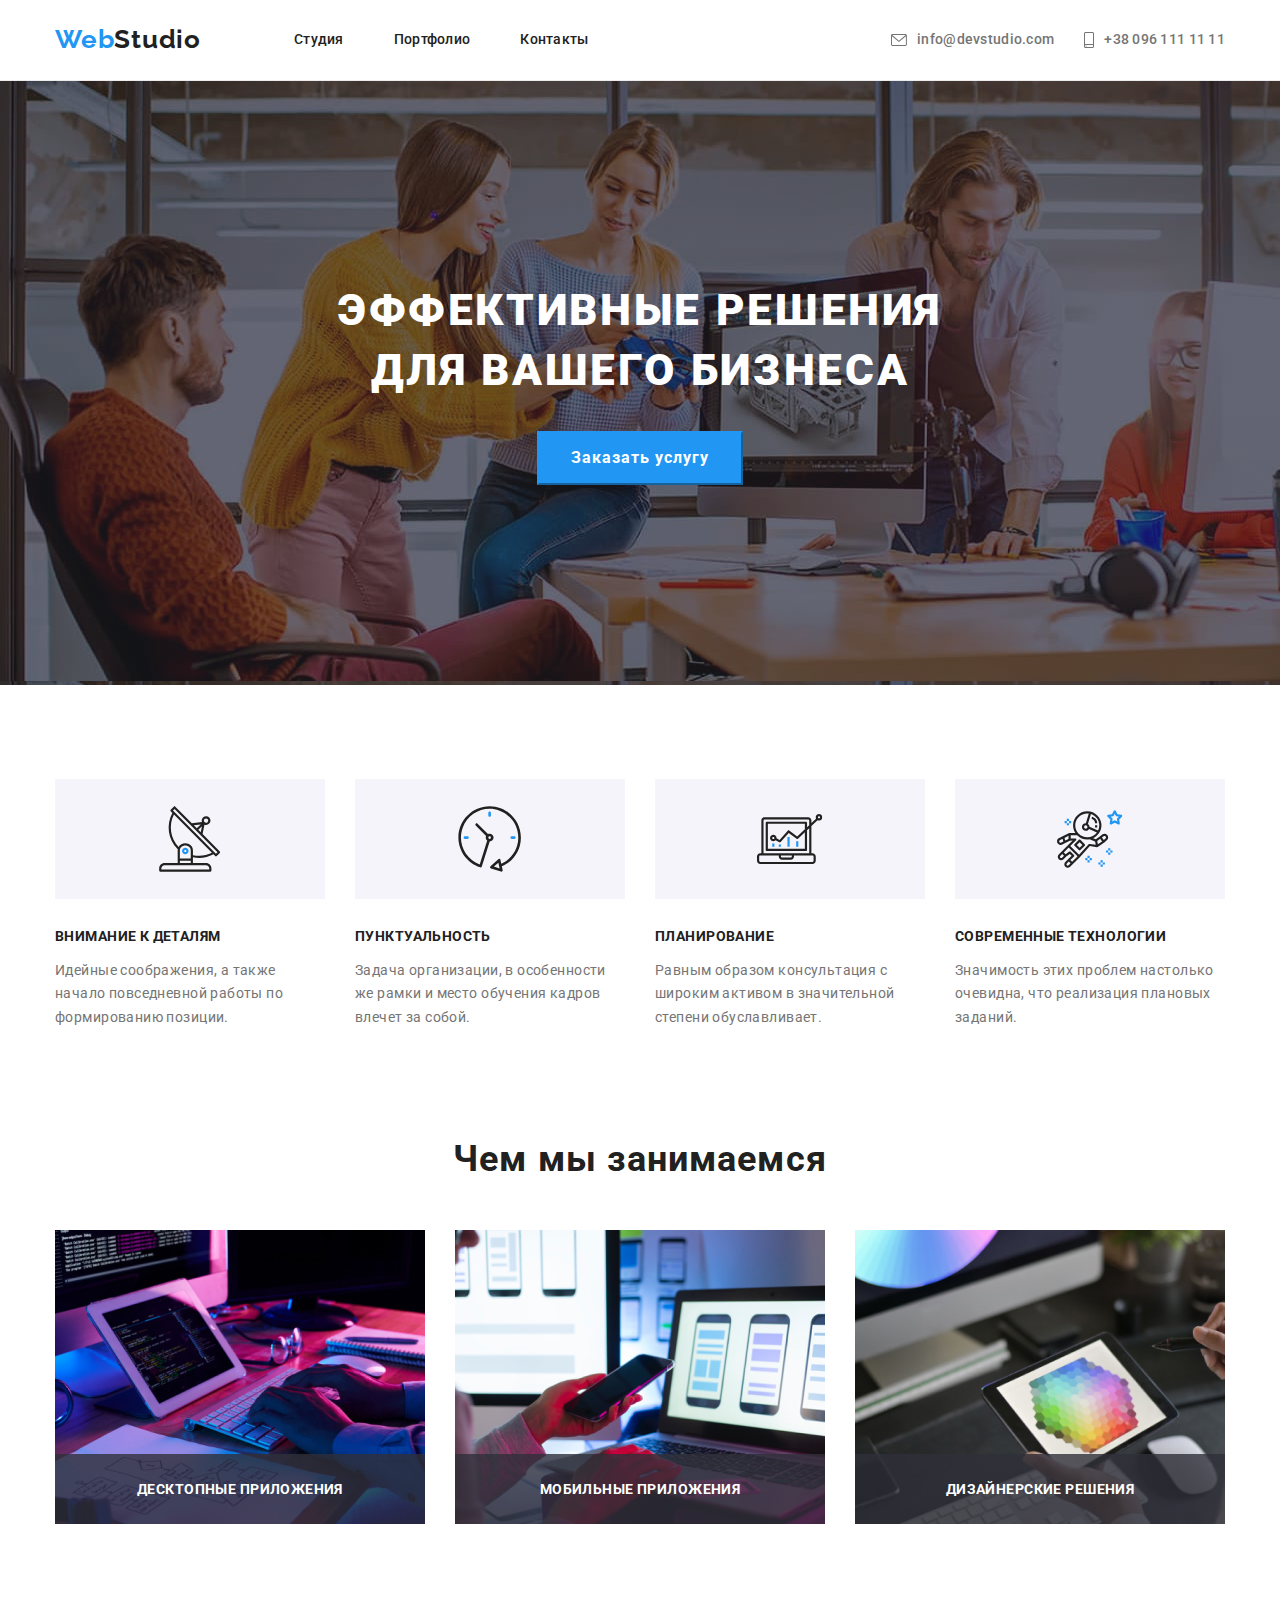
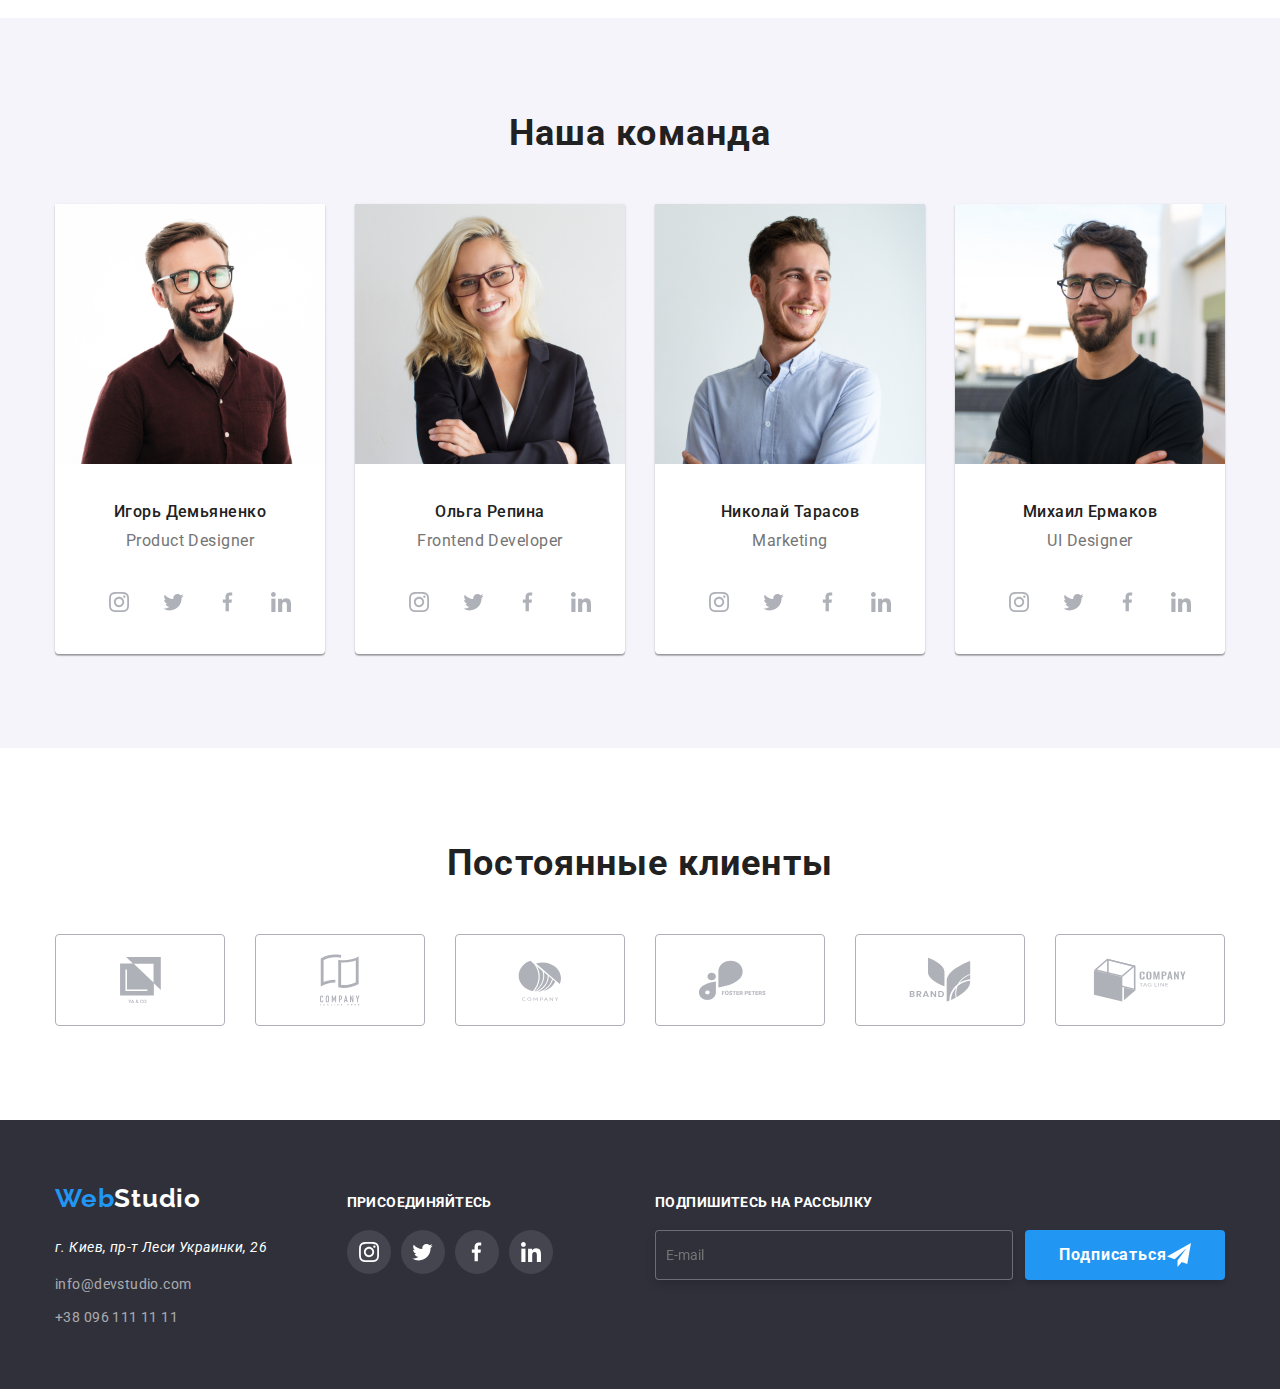
==== commit 9c600759: "round 2" ====
--- a/index.html
+++ b/index.html
@@ -11,7 +11,7 @@
 <link href="https://fonts.googleapis.com/css2?family=Raleway:wght@700&family=Roboto:wght@400;500;700;900&display=swap"
     rel="stylesheet">
     <link rel="stylesheet" href="https://cdnjs.cloudflare.com/ajax/libs/modern-normalize/1.1.0/modern-normalize.min.css">
-    <link rel="stylesheet" href="./css/styles.css"/>
+    <link rel="stylesheet" href="./css/main.css"/>
 </head>
 
 <body>
--- a/css/main.css
+++ b/css/main.css
@@ -0,0 +1,1164 @@
+body {
+  background-color: #FFFFFF;
+  color: #757575;
+  font-family: Roboto;
+  font-style: normal;
+  font-weight: normal;
+  font-size: 14px;
+  line-height: 1.7;
+}
+
+header {
+  background-color: #FFFFFF;
+  border-bottom: 1px solid #ececec;
+}
+
+.container {
+  padding-left: 15px;
+  padding-right: 15px;
+  -webkit-box-align: center;
+      -ms-flex-align: center;
+          align-items: center;
+  margin-left: auto;
+  margin-right: auto;
+  width: 1200px;
+}
+
+header > .container {
+  display: -webkit-box;
+  display: -ms-flexbox;
+  display: flex;
+}
+
+.logo {
+  font-family: Raleway;
+  font-weight: 700;
+  font-size: 26px;
+  line-height: 1.19;
+  letter-spacing: 0.03em;
+  color: #212121;
+  text-decoration: none;
+  padding-top: 24px;
+  padding-bottom: 25px;
+}
+
+.logo--blue {
+  color: #2196F3;
+}
+
+.navigation {
+  list-style-type: none;
+  display: -webkit-box;
+  display: -ms-flexbox;
+  display: flex;
+  margin: 0;
+  -webkit-box-pack: justify;
+      -ms-flex-pack: justify;
+          justify-content: space-between;
+  padding-left: 0px;
+  margin-left: 93px;
+}
+
+.navigation_link {
+  position: relative;
+  font-weight: 500;
+  font-size: 14px;
+  line-height: 1.14;
+  letter-spacing: 0.02em;
+  color: #212121;
+  padding-bottom: 32px;
+  text-decoration: none;
+  -webkit-box-pack: justify;
+      -ms-flex-pack: justify;
+          justify-content: space-between;
+  -webkit-transition-property: color;
+  transition-property: color;
+  -webkit-transition-duration: 250ms;
+          transition-duration: 250ms;
+  -webkit-transition-timing-function: cubic-bezier(0.4, 0, 0.2, 1);
+          transition-timing-function: cubic-bezier(0.4, 0, 0.2, 1);
+}
+
+.navigation_link:hover, .navigation_link:focus {
+  color: #2196F3;
+}
+
+.navigation_link::after {
+  content: '';
+  position: absolute;
+  left: 0;
+  bottom: 0;
+  opacity: 0;
+  -webkit-transition-property: opacity;
+  transition-property: opacity;
+  -webkit-transition-duration: 250ms;
+          transition-duration: 250ms;
+  -webkit-transition-timing-function: cubic-bezier(0.4, 0, 0.2, 1);
+          transition-timing-function: cubic-bezier(0.4, 0, 0.2, 1);
+  display: block;
+  width: 100%;
+  height: 4px;
+  background-color: #2196F3;
+}
+
+.navigation_link:hover::after, .navigation_link:focus::after {
+  opacity: 1;
+}
+
+.navigation_item {
+  margin-left: 50px;
+}
+
+.navigation_item:first-child {
+  margin-left: 0;
+}
+
+.contacts {
+  list-style-type: none;
+  display: -webkit-box;
+  display: -ms-flexbox;
+  display: flex;
+  margin-left: auto;
+  padding: 0;
+  justify-items: space-between;
+}
+
+.contacts_link {
+  font-weight: 500;
+  font-size: 14px;
+  line-height: 1.14;
+  letter-spacing: 0.02em;
+  color: #757575;
+  text-decoration: none;
+  padding-left: 0;
+  margin-left: 10px;
+  display: -webkit-box;
+  display: -ms-flexbox;
+  display: flex;
+  -webkit-box-align: center;
+      -ms-flex-align: center;
+          align-items: center;
+  -webkit-transition-property: color;
+  transition-property: color;
+  -webkit-transition-duration: 250ms;
+          transition-duration: 250ms;
+  -webkit-transition-timing-function: cubic-bezier(0.4, 0, 0.2, 1);
+          transition-timing-function: cubic-bezier(0.4, 0, 0.2, 1);
+}
+
+.contacts_link:hover, .contacts_link:focus {
+  color: #2196F3;
+}
+
+.contacts_link:last-child {
+  margin-left: 30px;
+}
+
+.contacts_icon {
+  margin-right: 10px;
+  fill: currentColor;
+}
+
+main {
+  margin-top: 0;
+  padding-top: 0;
+}
+
+.hero {
+  background-color: #2f303a;
+  -ms-flex-line-pack: center;
+      align-content: center;
+  padding-top: 200px;
+  padding-bottom: 200px;
+  background-image: -webkit-gradient(linear, left top, right top, from(rgba(47, 48, 58, 0.4)), to(rgba(47, 48, 58, 0.4))), url("../images/Img-Overlay.jpg");
+  background-image: linear-gradient(to right, rgba(47, 48, 58, 0.4), rgba(47, 48, 58, 0.4)), url("../images/Img-Overlay.jpg");
+  max-width: 1600px;
+  margin-left: auto;
+  margin-right: auto;
+}
+
+.hero_title {
+  font-weight: 900;
+  font-size: 44px;
+  line-height: 1.36;
+  text-align: center;
+  letter-spacing: 0.06em;
+  text-transform: uppercase;
+  color: #ffffff;
+  margin: auto;
+  width: 646px;
+  margin-bottom: 30px;
+}
+
+.primary-button {
+  font-weight: 700;
+  font-size: 16px;
+  line-height: 1.88;
+  display: -webkit-box;
+  display: -ms-flexbox;
+  display: flex;
+  text-align: center;
+  -webkit-box-align: center;
+      -ms-flex-align: center;
+          align-items: center;
+  letter-spacing: 0.06em;
+  color: #ffffff;
+  background-color: #2196F3;
+  padding: 10px 32px;
+  margin: auto;
+  border-color: #2196F3;
+}
+
+.modal_closing-button {
+  position: absolute;
+  right: 0;
+  top: 0;
+  border: 1px solid rgba(0, 0, 0, 0.1);
+  border-radius: 50%;
+  background-color: #FFFFFF;
+  margin-right: 8px;
+  margin-top: 8px;
+  display: -webkit-box;
+  display: -ms-flexbox;
+  display: flex;
+  width: 30px;
+  height: 30px;
+  -webkit-box-align: center;
+      -ms-flex-align: center;
+          align-items: center;
+  text-align: center;
+  -webkit-box-pack: center;
+      -ms-flex-pack: center;
+          justify-content: center;
+  -webkit-transition-property: fill;
+  transition-property: fill;
+  -webkit-transition-duration: 250ms;
+          transition-duration: 250ms;
+  -webkit-transition-timing-function: cubic-bezier(0.4, 0, 0.2, 1);
+          transition-timing-function: cubic-bezier(0.4, 0, 0.2, 1);
+}
+
+.modal_closing-button:hover, .modal_closing-button:focus {
+  fill: #2196F3;
+}
+
+.form-field_button {
+  display: block;
+  width: 200px;
+  height: 50px;
+  color: #ffffff;
+  background: #2196F3;
+  -webkit-box-shadow: 0px 4px 4px rgba(0, 0, 0, 0.15);
+          box-shadow: 0px 4px 4px rgba(0, 0, 0, 0.15);
+  border-radius: 4px;
+  margin-top: 30px;
+  margin-left: auto;
+  margin-right: auto;
+  margin-bottom: 40px;
+  border-color: #2196F3;
+  font-weight: bold;
+  font-size: 16px;
+  line-height: 30px;
+  letter-spacing: 0.06em;
+  -webkit-transition-property: background-color;
+  transition-property: background-color;
+  -webkit-transition-duration: 250ms;
+          transition-duration: 250ms;
+  -webkit-transition-timing-function: cubic-bezier(0.4, 0, 0.2, 1);
+          transition-timing-function: cubic-bezier(0.4, 0, 0.2, 1);
+}
+
+.form-field_button:focus {
+  background-color: #188CE8;
+}
+
+.bottom-form-field_subscribing-button {
+  display: -webkit-box;
+  display: -ms-flexbox;
+  display: flex;
+  width: 200px;
+  height: 50px;
+  background-color: #2196F3;
+  color: #ffffff;
+  font-weight: bold;
+  font-size: 16px;
+  line-height: 30px;
+  letter-spacing: 0.06em;
+  -webkit-box-shadow: 0px 4px 4px rgba(0, 0, 0, 0.15);
+          box-shadow: 0px 4px 4px rgba(0, 0, 0, 0.15);
+  border-radius: 4px;
+  -webkit-box-pack: center;
+      -ms-flex-pack: center;
+          justify-content: center;
+  -webkit-box-align: center;
+      -ms-flex-align: center;
+          align-items: center;
+  margin-left: 12px;
+  border: #2196F3;
+}
+
+.secondary-button-section {
+  list-style-type: none;
+}
+
+.secondary-button-section_item {
+  margin-right: 8px;
+}
+
+.secondary-button-section_item:last-child {
+  margin-right: 0;
+}
+
+.secondary-button-section_button {
+  font-family: Roboto;
+  font-style: normal;
+  font-weight: 500;
+  font-size: 16px;
+  line-height: 1.6;
+  text-align: center;
+  letter-spacing: 0.03em;
+  color: #212121;
+  padding: 6px 22px;
+  background: #f5f4fa;
+  border-radius: 4px;
+  border-width: 0;
+  -webkit-transition-property: color, background-color, -webkit-box-shadow;
+  transition-property: color, background-color, -webkit-box-shadow;
+  transition-property: color, background-color, box-shadow;
+  transition-property: color, background-color, box-shadow, -webkit-box-shadow;
+  -webkit-transition-duration: 250ms;
+          transition-duration: 250ms;
+  -webkit-transition-timing-function: cubic-bezier(0.4, 0, 0.2, 1);
+          transition-timing-function: cubic-bezier(0.4, 0, 0.2, 1);
+}
+
+.secondary-button-section_button:hover, .secondary-button-section_button:focus {
+  background-color: #2196F3;
+  color: #ffffff;
+  -webkit-box-shadow: 0px 3px 1px rgba(0, 0, 0, 0.1), 0px 1px 2px rgba(0, 0, 0, 0.08), 0px 2px 2px rgba(0, 0, 0, 0.12);
+          box-shadow: 0px 3px 1px rgba(0, 0, 0, 0.1), 0px 1px 2px rgba(0, 0, 0, 0.08), 0px 2px 2px rgba(0, 0, 0, 0.12);
+}
+
+.container .secondary-button-section {
+  display: -webkit-box;
+  display: -ms-flexbox;
+  display: flex;
+  -webkit-box-pack: center;
+      -ms-flex-pack: center;
+          justify-content: center;
+  margin-top: 0;
+  margin-bottom: 0;
+  padding: 0;
+  margin-bottom: 50px;
+}
+
+button {
+  cursor: pointer;
+}
+
+.backdrop {
+  position: fixed;
+  top: 0%;
+  left: 0%;
+  height: 100%;
+  width: 100%;
+  background-color: rgba(0, 0, 0, 0.2);
+  opacity: 1;
+  -webkit-transition-property: opacity;
+  transition-property: opacity;
+  -webkit-transition-duration: 250ms;
+          transition-duration: 250ms;
+  -webkit-transition-timing-function: cubic-bezier(0.4, 0, 0.2, 1);
+          transition-timing-function: cubic-bezier(0.4, 0, 0.2, 1);
+  z-index: 100;
+}
+
+.backdrop.is-hidden {
+  opacity: 0;
+  pointer-events: none;
+}
+
+.backdrop.is-hidden.modal {
+  -webkit-transform: translate(-50%, -50%) scale(0.5);
+          transform: translate(-50%, -50%) scale(0.5);
+  opacity: 0;
+}
+
+.modal {
+  position: absolute;
+  top: 50%;
+  left: 50%;
+  -webkit-transform: translate(-50%, -50%) scale(1);
+          transform: translate(-50%, -50%) scale(1);
+  opacity: 1;
+  min-width: 528px;
+  min-height: 581px;
+  background-color: #FFFFFF;
+  -webkit-transition-property: opacity, -webkit-transform;
+  transition-property: opacity, -webkit-transform;
+  transition-property: transform, opacity;
+  transition-property: transform, opacity, -webkit-transform;
+  -webkit-transition-duration: 250ms;
+          transition-duration: 250ms;
+  -webkit-transition-timing-function: cubic-bezier(0.4, 0, 0.2, 1);
+          transition-timing-function: cubic-bezier(0.4, 0, 0.2, 1);
+}
+
+.form-field {
+  display: -webkit-box;
+  display: -ms-flexbox;
+  display: flex;
+  -webkit-box-orient: vertical;
+  -webkit-box-direction: normal;
+      -ms-flex-direction: column;
+          flex-direction: column;
+  margin-left: 40px;
+  margin-right: 40px;
+}
+
+.form-field_title {
+  margin-top: 40px;
+  margin-bottom: 12px;
+  text-align: center;
+  font-weight: bold;
+  font-size: 20px;
+  line-height: 23px;
+  letter-spacing: 0.03em;
+  color: #212121;
+}
+
+.form-field_input-section {
+  position: relative;
+  display: -webkit-box;
+  display: -ms-flexbox;
+  display: flex;
+  -webkit-box-orient: vertical;
+  -webkit-box-direction: normal;
+      -ms-flex-direction: column;
+          flex-direction: column;
+  font-size: 12px;
+  line-height: 14px;
+  letter-spacing: 0.01em;
+  margin-bottom: 10px;
+}
+
+.form-field_input-section:nth-child(4) {
+  margin-bottom: 20px;
+}
+
+.form-field_icon {
+  position: absolute;
+  left: 0;
+  top: 0;
+  -webkit-transform: translateY(140%);
+          transform: translateY(140%);
+  margin-left: 15px;
+  -webkit-transition-property: fill;
+  transition-property: fill;
+  -webkit-transition-duration: 250ms;
+          transition-duration: 250ms;
+  -webkit-transition-timing-function: cubic-bezier(0.4, 0, 0.2, 1);
+          transition-timing-function: cubic-bezier(0.4, 0, 0.2, 1);
+}
+
+.form-field_input-field:focus + .form-field_icon {
+  fill: #2196F3;
+}
+
+.form-field_input-field {
+  display: block;
+  height: 40px;
+  border: 1px solid rgba(33, 33, 33, 0.2);
+  border-radius: 4px;
+  margin-top: 4px;
+  padding-left: 50px;
+  -webkit-transition-property: border-color;
+  transition-property: border-color;
+  -webkit-transition-duration: 250ms;
+          transition-duration: 250ms;
+  -webkit-transition-timing-function: cubic-bezier(0.4, 0, 0.2, 1);
+          transition-timing-function: cubic-bezier(0.4, 0, 0.2, 1);
+}
+
+.form-field_input-field:focus {
+  border-color: #2196F3;
+}
+
+.form-field_comment-area {
+  display: block;
+  height: 120px;
+  border: 1px solid rgba(33, 33, 33, 0.2);
+  border-radius: 4px;
+  margin-top: 4px;
+  border: 1px solid rgba(33, 33, 33, 0.2);
+  border-radius: 4px;
+  resize: none;
+  padding-left: 10px;
+  padding-top: 10px;
+}
+
+.form-field_comment-area:focus {
+  border: 1px solid #2196F3;
+}
+
+.form-field_checkbox-section {
+  display: -webkit-box;
+  display: -ms-flexbox;
+  display: flex;
+  font-size: 14px;
+  line-height: 24px;
+  letter-spacing: 0.03em;
+  color: #757575;
+  -webkit-box-align: center;
+      -ms-flex-align: center;
+          align-items: center;
+  margin-left: 12px;
+}
+
+.form-field_checkbox {
+  position: absolute;
+  width: 1px;
+  height: 1px;
+  margin: -1px;
+  border: 0;
+  padding: 0;
+  clip: rect(0 0 0 0);
+  overflow: hidden;
+}
+
+.form-field_custom-checkbox {
+  display: inline-block;
+  width: 16px;
+  height: 15px;
+  border: 2px solid #212121;
+  border-radius: 4px;
+  background-color: #FFFFFF;
+  margin-right: 8px;
+}
+
+.form-field_checkbox:checked + .form-field_custom-checkbox {
+  background-color: #2196F3;
+  border: 2px solid #2196F3;
+  background-image: url(../images/Vector-2.svg);
+}
+
+.form-field_agreement-acceptance-link {
+  color: #2196F3;
+  margin-left: 4px;
+}
+
+.bottom-form-field {
+  display: -webkit-box;
+  display: -ms-flexbox;
+  display: flex;
+  -webkit-box-align: end;
+      -ms-flex-align: end;
+          align-items: flex-end;
+}
+
+.bottom-form-field_subscribing-section {
+  display: -webkit-box;
+  display: -ms-flexbox;
+  display: flex;
+  -webkit-box-orient: vertical;
+  -webkit-box-direction: normal;
+      -ms-flex-direction: column;
+          flex-direction: column;
+  margin-left: 93px;
+  font-weight: bold;
+  font-size: 14px;
+  line-height: 16px;
+  letter-spacing: 0.03em;
+  text-transform: uppercase;
+  color: #ffffff;
+}
+
+.bottom-form-field_email {
+  margin-top: 20px;
+  width: 358px;
+  height: 50px;
+  background-color: #2f303a;
+  padding: 10px;
+  border: 1px solid rgba(255, 255, 255, 0.3);
+  -webkit-filter: drop-shadow(0px 4px 4px rgba(0, 0, 0, 0.15));
+          filter: drop-shadow(0px 4px 4px rgba(0, 0, 0, 0.15));
+  border-radius: 4px;
+  color: #ffffff;
+}
+
+.section-advantages {
+  padding-top: 94px;
+  padding-bottom: 94px;
+  padding-left: 15px;
+  padding-right: 15px;
+  background-color: #FFFFFF;
+}
+
+.advantage-list {
+  list-style-type: none;
+  margin-bottom: 0;
+  margin-top: 0;
+  padding: 0;
+}
+
+.advantage-list_title {
+  font-weight: 700;
+  font-size: 14px;
+  line-height: 1.14;
+  letter-spacing: 0.03em;
+  text-transform: uppercase;
+  color: #212121;
+}
+
+.advantage-list_icon-box {
+  display: block;
+  text-align: center;
+  -webkit-box-align: center;
+      -ms-flex-align: center;
+          align-items: center;
+  width: 270px;
+  height: 120px;
+  background-color: #f5f4fa;
+  margin-bottom: 30px;
+  padding-top: 25px;
+}
+
+.advantage-list_box {
+  width: 270px;
+  margin-right: 30px;
+  padding-right: 0 0 0 0;
+  letter-spacing: 0.03em;
+}
+
+.advantage-list_box:last-child {
+  margin-right: 0;
+}
+
+.container .advantage-list {
+  display: -webkit-box;
+  display: -ms-flexbox;
+  display: flex;
+  -webkit-box-pack: justify;
+      -ms-flex-pack: justify;
+          justify-content: space-between;
+}
+
+.section-activity {
+  padding-bottom: 94px;
+}
+
+.section-activity_title {
+  font-weight: 700;
+  font-size: 36px;
+  line-height: 1.17;
+  text-align: center;
+  letter-spacing: 0.03em;
+  color: #212121;
+  margin-top: 0;
+  margin-bottom: 0;
+  margin-bottom: 50px;
+}
+
+.activity-list {
+  list-style-type: none;
+  margin-top: 0;
+  margin-bottom: 0;
+  padding: 0;
+  display: -webkit-box;
+  display: -ms-flexbox;
+  display: flex;
+}
+
+.activity-list_item {
+  margin-right: 30px;
+  display: block;
+  height: 294px;
+  position: relative;
+}
+
+.activity-list_item:first-child {
+  padding-left: 0;
+}
+
+.activity-list_item:last-child {
+  margin-right: 0;
+}
+
+.activity-list_description {
+  position: absolute;
+  left: 0;
+  bottom: 0;
+  font-weight: bold;
+  font-size: 14px;
+  line-height: 16px;
+  text-align: center;
+  letter-spacing: 0.03em;
+  text-transform: uppercase;
+  color: #ffffff;
+  background-color: rgba(47, 48, 58, 0.8);
+  margin: 0;
+  width: 370px;
+  height: 70px;
+  display: -webkit-box;
+  display: -ms-flexbox;
+  display: flex;
+  -webkit-box-align: center;
+      -ms-flex-align: center;
+          align-items: center;
+  -webkit-box-pack: center;
+      -ms-flex-pack: center;
+          justify-content: center;
+}
+
+.section-team {
+  background-color: #f5f4fa;
+  padding-top: 94px;
+  padding-bottom: 94px;
+}
+
+.section-team_title {
+  font-weight: 700;
+  font-size: 36px;
+  line-height: 1.17;
+  text-align: center;
+  letter-spacing: 0.03em;
+  color: #212121;
+  margin-top: 0;
+  padding-bottom: 50px;
+  margin-bottom: 0;
+}
+
+.team-member {
+  margin-right: 30px;
+  background-color: #FFFFFF;
+  -webkit-box-shadow: 0px 1px 3px rgba(0, 0, 0, 0.12), 0px 1px 1px rgba(0, 0, 0, 0.14), 0px 2px 1px rgba(0, 0, 0, 0.2);
+          box-shadow: 0px 1px 3px rgba(0, 0, 0, 0.12), 0px 1px 1px rgba(0, 0, 0, 0.14), 0px 2px 1px rgba(0, 0, 0, 0.2);
+  border-radius: 0px 0px 4px 4px;
+  width: 270px;
+}
+
+.team-member:last-child {
+  margin-right: 0;
+}
+
+.team-member_data {
+  padding-top: 30px;
+  padding-bottom: 30px;
+}
+
+.team-member_name {
+  font-weight: 500;
+  font-size: 16px;
+  line-height: 1.19;
+  letter-spacing: 0.03em;
+  color: #212121;
+  text-align: center;
+  padding-bottom: 10px;
+  margin-top: 0px;
+  margin-bottom: 0px;
+}
+
+.team-member_specialization {
+  font-size: 16px;
+  line-height: 1.19;
+  text-align: center;
+  letter-spacing: 0.03em;
+  margin-top: 0px;
+  margin-bottom: 0px;
+}
+
+.container .section-team_list {
+  display: -webkit-box;
+  display: -ms-flexbox;
+  display: flex;
+  -webkit-box-pack: justify;
+      -ms-flex-pack: justify;
+          justify-content: space-between;
+}
+
+.section-team_list {
+  list-style-type: none;
+  margin-top: 0;
+  margin-bottom: 0;
+  padding: 0;
+}
+
+.social-network-list {
+  list-style-type: none;
+  display: -webkit-box;
+  display: -ms-flexbox;
+  display: flex;
+  -webkit-box-pack: justify;
+      -ms-flex-pack: justify;
+          justify-content: space-between;
+  padding-left: 32px;
+  padding-right: 32px;
+  padding-bottom: 30px;
+  -webkit-box-align: center;
+      -ms-flex-align: center;
+          align-items: center;
+}
+
+.social-network-list_link {
+  display: -webkit-box;
+  display: -ms-flexbox;
+  display: flex;
+  width: 44px;
+  height: 44px;
+  -webkit-box-align: center;
+      -ms-flex-align: center;
+          align-items: center;
+  -webkit-box-pack: center;
+      -ms-flex-pack: center;
+          justify-content: center;
+  border-radius: 50%;
+  margin-left: 10px;
+  background-color: #FFFFFF;
+  fill: #AFB1B8;
+  -webkit-transition-property: background-color, fill;
+  transition-property: background-color, fill;
+  -webkit-transition-duration: 250ms;
+          transition-duration: 250ms;
+  -webkit-transition-timing-function: cubic-bezier(0.4, 0, 0.2, 1);
+          transition-timing-function: cubic-bezier(0.4, 0, 0.2, 1);
+}
+
+.social-network-list_link:hover, .social-network-list_link:focus {
+  background-color: #2196F3;
+  fill: #FFFFFF;
+}
+
+.client-section {
+  padding-top: 94px;
+  padding-bottom: 94px;
+}
+
+.client-section_title {
+  font-weight: bold;
+  font-size: 36px;
+  line-height: 42px;
+  text-align: center;
+  letter-spacing: 0.03em;
+  color: #212121;
+  padding-top: 0;
+  margin-top: 0;
+  margin-bottom: 50px;
+}
+
+.client-list {
+  display: -webkit-box;
+  display: -ms-flexbox;
+  display: flex;
+  -webkit-box-pack: justify;
+      -ms-flex-pack: justify;
+          justify-content: space-between;
+  list-style-type: none;
+  margin: 0;
+  padding: 0;
+}
+
+.client-list_link {
+  display: -webkit-box;
+  display: -ms-flexbox;
+  display: flex;
+  width: 170px;
+  height: 92px;
+  fill: #AFB1B8;
+  -webkit-box-align: center;
+      -ms-flex-align: center;
+          align-items: center;
+  -webkit-box-pack: center;
+      -ms-flex-pack: center;
+          justify-content: center;
+  border: 1px solid #AFB1B8;
+  border-radius: 4px;
+  margin-right: 30px;
+  -webkit-transition-property: fill, border;
+  transition-property: fill, border;
+  -webkit-transition-duration: 250ms;
+          transition-duration: 250ms;
+  -webkit-transition-timing-function: cubic-bezier(0.4, 0, 0.2, 1);
+          transition-timing-function: cubic-bezier(0.4, 0, 0.2, 1);
+}
+
+.client-list_link:last-child {
+  margin-right: 0;
+}
+
+.client-list_link:hover, .client-list_link:focus {
+  fill: #2196F3;
+  border: 1px solid #2196F3;
+}
+
+footer {
+  background-color: #2f303a;
+  padding-top: 60px;
+  padding-bottom: 60px;
+}
+
+address {
+  font-size: 14px;
+  line-height: 24px;
+  letter-spacing: 0.03em;
+  color: #ffffff;
+  margin-top: 20px;
+}
+
+.footer-container {
+  display: -webkit-box;
+  display: -ms-flexbox;
+  display: flex;
+  -webkit-box-align: baseline;
+      -ms-flex-align: baseline;
+          align-items: baseline;
+  -webkit-box-pack: justify;
+      -ms-flex-pack: justify;
+          justify-content: space-between;
+}
+
+.bottom-contact-section_logo {
+  font-family: Raleway;
+  font-weight: 700;
+  font-size: 26px;
+  line-height: 1.19;
+  letter-spacing: 0.03em;
+  color: #ffffff;
+  text-decoration: none;
+}
+
+.bottom-contact-section_logo--blue {
+  font-family: Raleway;
+  font-weight: 700;
+  font-size: 26px;
+  line-height: 1.19;
+  letter-spacing: 0.03em;
+  color: #2196F3;
+}
+
+.bottom-contact-list {
+  list-style-type: none;
+  padding-left: 0;
+  margin-bottom: 0px;
+}
+
+.bottom-contact-list_link {
+  font-size: 14px;
+  line-height: 1.7;
+  letter-spacing: 0.03em;
+  color: rgba(255, 255, 255, 0.6);
+  text-decoration: none;
+  -webkit-transition-property: color;
+  transition-property: color;
+  -webkit-transition-duration: 250ms;
+          transition-duration: 250ms;
+  -webkit-transition-timing-function: cubic-bezier(0.4, 0, 0.2, 1);
+          transition-timing-function: cubic-bezier(0.4, 0, 0.2, 1);
+}
+
+.bottom-contact-list_link:hover, .bottom-contact-list_link:focus {
+  color: #2196F3;
+}
+
+.bottom-contact-list_item:first-child {
+  margin-bottom: 9px;
+}
+
+.bottom-social-network-link-section {
+  margin-left: 70px;
+}
+
+.bottom-social-network-link-section_title {
+  font-weight: bold;
+  font-size: 14px;
+  line-height: 16px;
+  letter-spacing: 0.03em;
+  text-transform: uppercase;
+  color: #ffffff;
+  margin-bottom: 20px;
+}
+
+.bottom-social-network-list {
+  list-style-type: none;
+  display: -webkit-box;
+  display: -ms-flexbox;
+  display: flex;
+  -webkit-box-align: center;
+      -ms-flex-align: center;
+          align-items: center;
+  -webkit-box-pack: start;
+      -ms-flex-pack: start;
+          justify-content: start;
+  padding-left: 0;
+}
+
+.bottom-social-network-list_link {
+  display: -webkit-box;
+  display: -ms-flexbox;
+  display: flex;
+  width: 44px;
+  height: 44px;
+  -webkit-box-align: center;
+      -ms-flex-align: center;
+          align-items: center;
+  -webkit-box-pack: center;
+      -ms-flex-pack: center;
+          justify-content: center;
+  border-radius: 50%;
+  background-color: #44454E;
+  fill: #FFFFFF;
+  -webkit-transition-property: background-color;
+  transition-property: background-color;
+  -webkit-transition-duration: 250ms;
+          transition-duration: 250ms;
+  -webkit-transition-timing-function: cubic-bezier(0.4, 0, 0.2, 1);
+          transition-timing-function: cubic-bezier(0.4, 0, 0.2, 1);
+}
+
+.bottom-social-network-list_link:hover, .bottom-social-network-list_link:focus {
+  background-color: #2196F3;
+}
+
+.bottom-social-network-list_item {
+  margin-right: 10px;
+}
+
+.bottom-social-network-list_item:last-child {
+  margin-right: 0;
+}
+
+.bottom-social-network-list_icon {
+  margin: auto;
+}
+
+.portfolio-section {
+  padding-top: 94px;
+  padding-bottom: 94px;
+}
+
+.portfolio-list {
+  list-style-type: none;
+  display: -webkit-box;
+  display: -ms-flexbox;
+  display: flex;
+  -ms-flex-wrap: wrap;
+      flex-wrap: wrap;
+  padding: 0;
+  margin: 0;
+  -webkit-box-pack: justify;
+      -ms-flex-pack: justify;
+          justify-content: space-between;
+}
+
+.portfolio-list_work-example-image {
+  max-width: 100%;
+}
+
+.portfolio-list_work-example-item {
+  background: #FFFFFF;
+  border: 1px solid #eeeeee;
+  margin-right: 30px;
+  margin-bottom: 30px;
+  text-align: start;
+  width: 370px;
+  cursor: pointer;
+}
+
+.portfolio-list_work-example-item:nth-last-child(-n + 3) {
+  margin-bottom: 0;
+}
+
+.portfolio-list_work-example-item:nth-child(3n) {
+  margin-right: 0;
+}
+
+.portfolio-list_work-example-item:hover, .portfolio-list_work-example-item:focus {
+  border: 1px solid #EEEEEE;
+  -webkit-box-shadow: 0px 1px 1px rgba(0, 0, 0, 0.12), 0px 4px 4px rgba(0, 0, 0, 0.06), 1px 4px 6px rgba(0, 0, 0, 0.16);
+          box-shadow: 0px 1px 1px rgba(0, 0, 0, 0.12), 0px 4px 4px rgba(0, 0, 0, 0.06), 1px 4px 6px rgba(0, 0, 0, 0.16);
+}
+
+.portfolio-list_work-example-thumb {
+  position: relative;
+  width: 370px;
+  height: 294px;
+  overflow: hidden;
+}
+
+.portfolio-list_work-example-thumb::before {
+  content: '';
+  display: inline-block;
+  position: absolute;
+  width: 370px;
+  height: 294px;
+  background-color: rgba(33, 150, 243, 0.9);
+  -webkit-transform: translateY(100%);
+          transform: translateY(100%);
+  -webkit-transition-property: -webkit-transform;
+  transition-property: -webkit-transform;
+  transition-property: transform;
+  transition-property: transform, -webkit-transform;
+  -webkit-transition-duration: 250ms;
+          transition-duration: 250ms;
+  -webkit-transition-timing-function: cubic-bezier(0.4, 0, 0.2, 1);
+          transition-timing-function: cubic-bezier(0.4, 0, 0.2, 1);
+}
+
+.portfolio-list_work-example-thumb:hover::before, .portfolio-list_work-example-thumb:hover::before {
+  -webkit-transform: translateY(0);
+          transform: translateY(0);
+}
+
+.portfolio-list_work-example-description {
+  position: absolute;
+  top: 50%;
+  left: 50%;
+  -webkit-transform: translate(-50%, 50%);
+          transform: translate(-50%, 50%);
+  font-size: 18px;
+  line-height: 28px;
+  letter-spacing: 0.03em;
+  padding-top: 63px;
+  padding-bottom: 63px;
+  padding-left: 24px;
+  padding-right: 24px;
+  width: 100%;
+  margin: 0;
+  color: #ffffff;
+  -webkit-transition-property: -webkit-transform;
+  transition-property: -webkit-transform;
+  transition-property: transform;
+  transition-property: transform, -webkit-transform;
+  -webkit-transition-duration: 250ms;
+          transition-duration: 250ms;
+  -webkit-transition-timing-function: cubic-bezier(0.4, 0, 0.2, 1);
+          transition-timing-function: cubic-bezier(0.4, 0, 0.2, 1);
+}
+
+.portfolio-list_work-example-thumb:hover .portfolio-list_work-example-description {
+  -webkit-transform: translate(-50%, -50%);
+          transform: translate(-50%, -50%);
+}
+
+.portfolio-list_work-example-name {
+  font-weight: 700;
+  font-size: 18px;
+  line-height: 2;
+  letter-spacing: 0.06em;
+  color: #212121;
+  margin: 0;
+  margin-bottom: 4px;
+}
+
+.portfolio-list_work-example-specialization {
+  font-size: 16px;
+  line-height: 1.9;
+  letter-spacing: 0.03em;
+  margin: 0;
+}
+
+.portfolio-list_work-example-data {
+  padding-left: 24px;
+  padding-top: 20px;
+  padding-bottom: 20px;
+}
+/*# sourceMappingURL=main.css.map */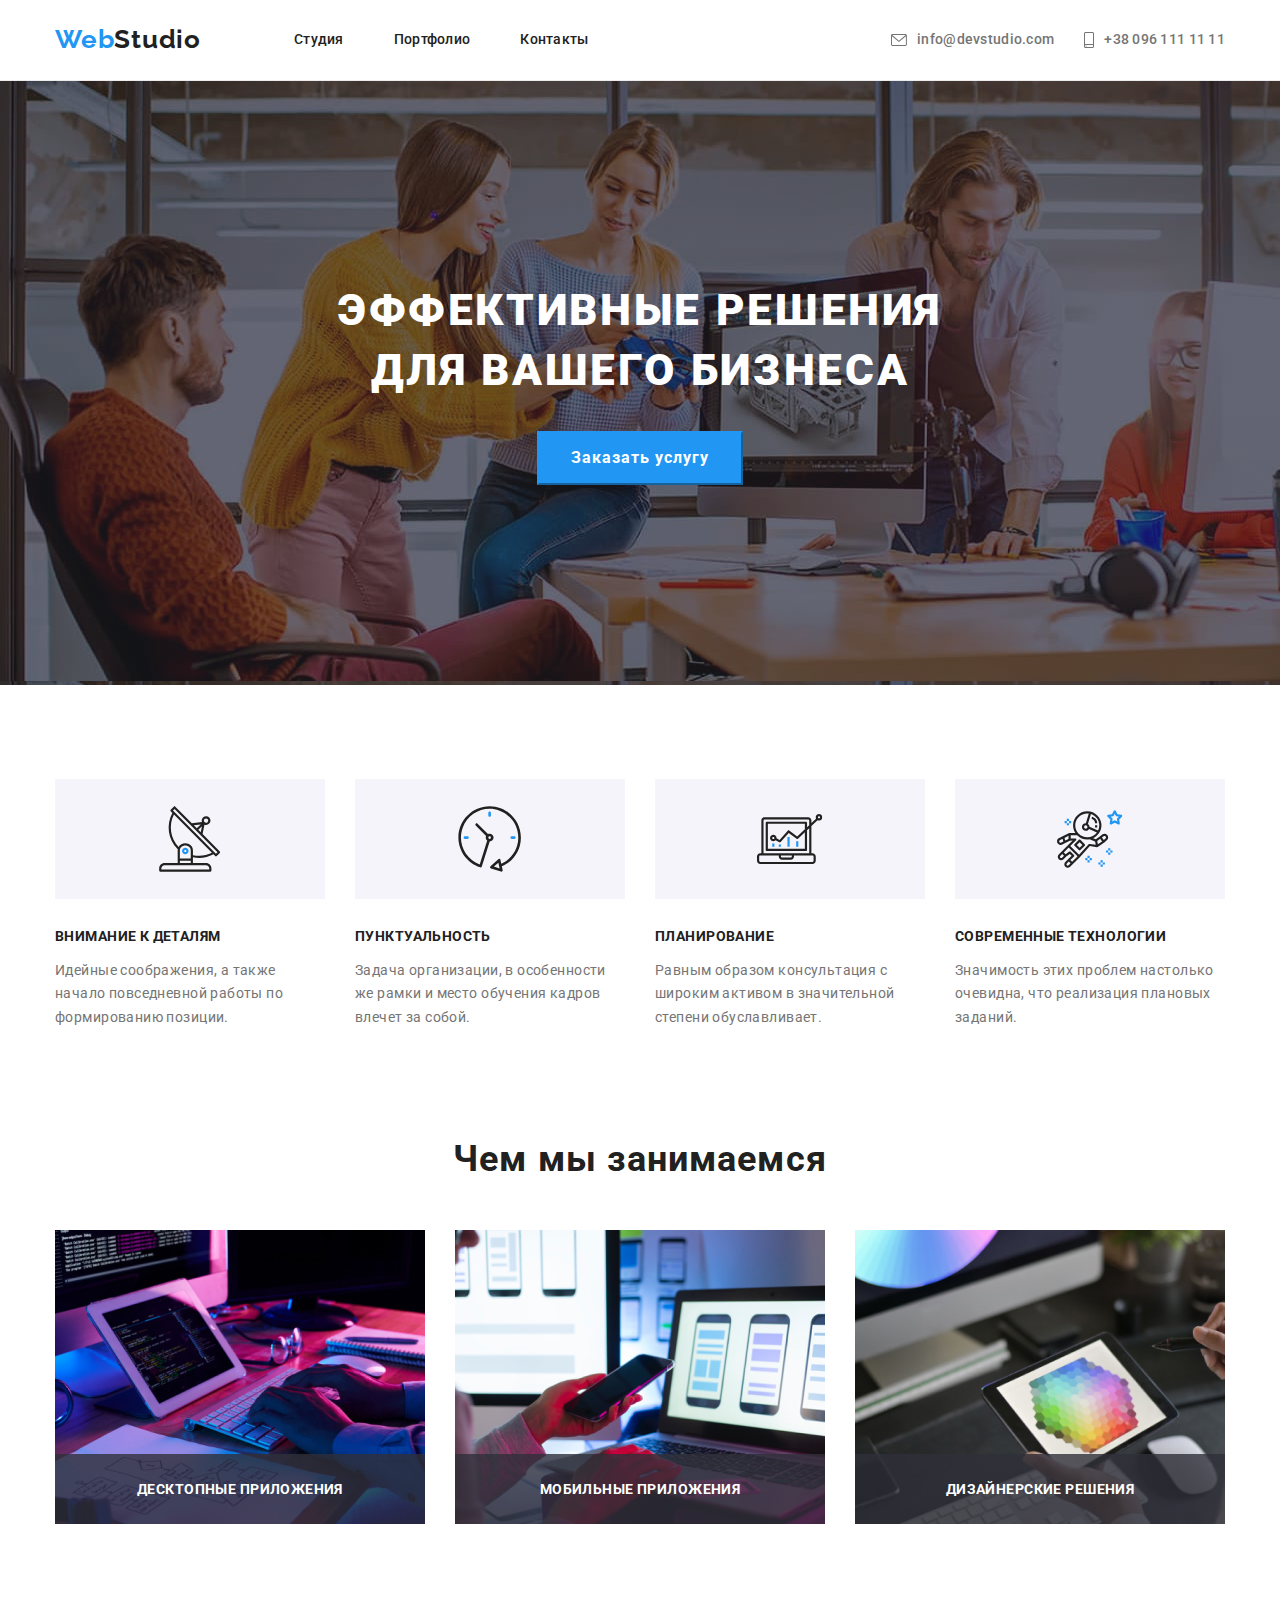
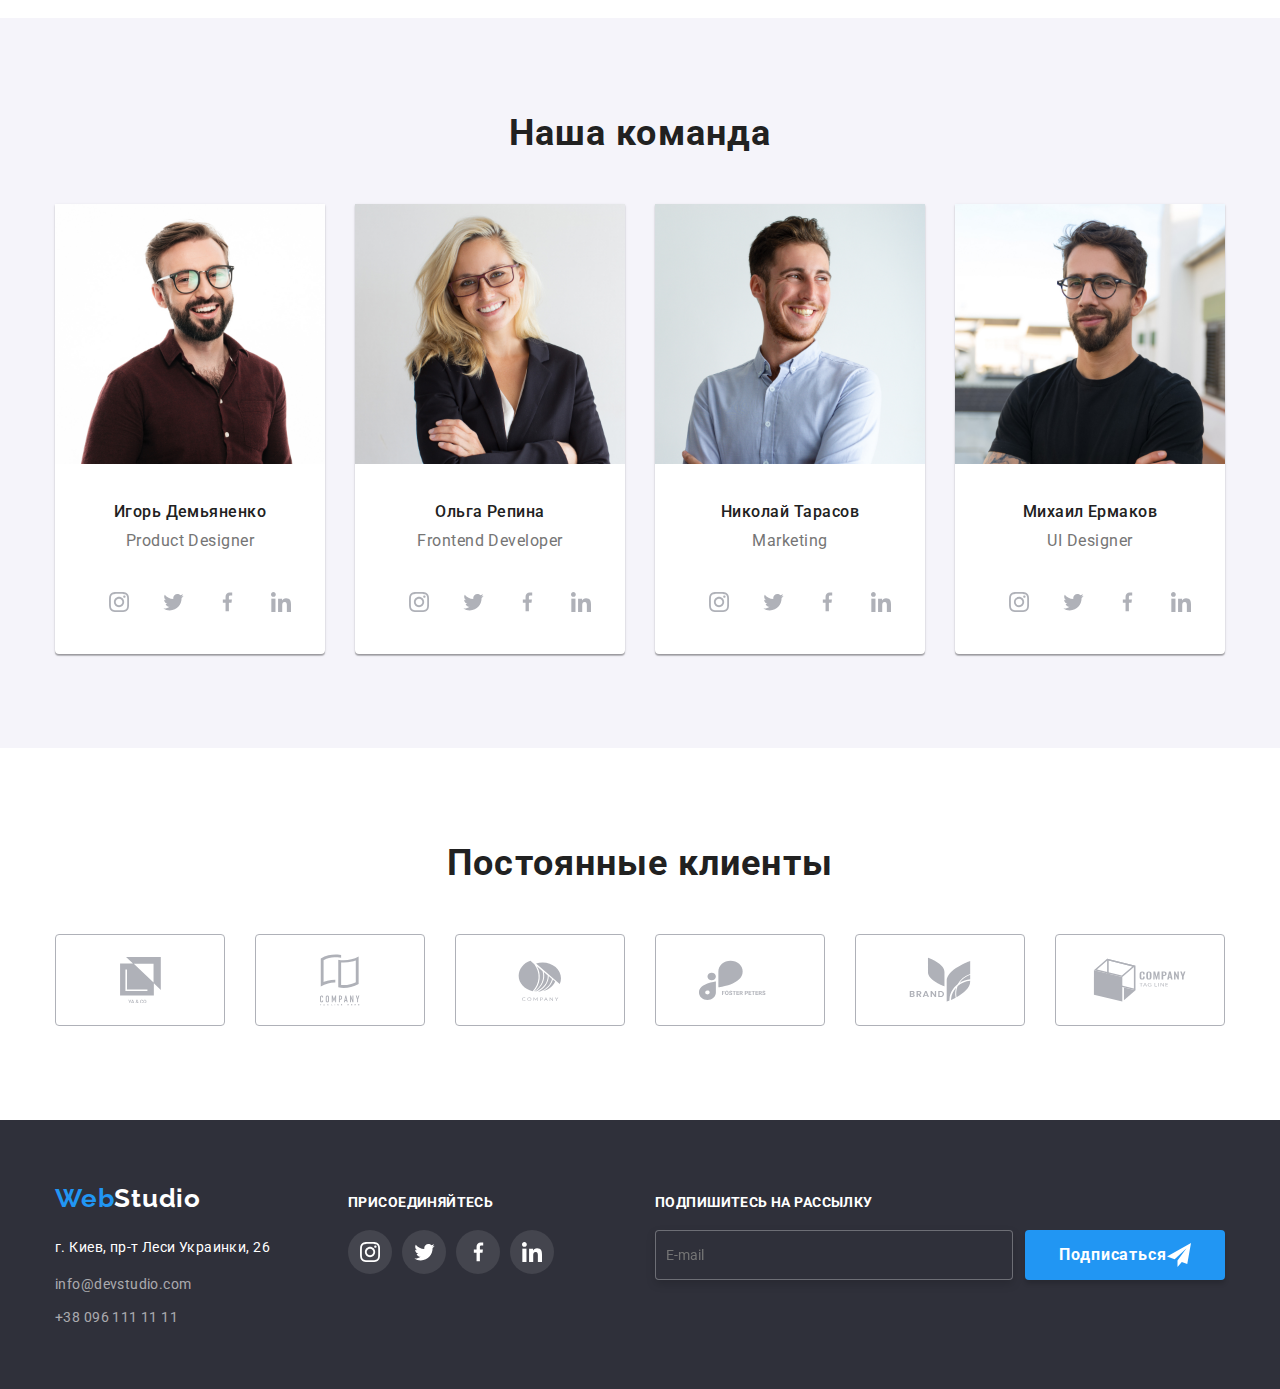
==== commit 7936de7b: "исправления" ====
--- a/index.html
+++ b/index.html
@@ -20,29 +20,29 @@
         <a class="logo" href="#"><span class="logo logo--blue">Web</span>Studio</a>
         <nav>
             <ul class="navigation">
-                <li class="navigation_item">
-                    <a class="navigation_link" href="#">Студия</a>
-                </li>
-                <li class="navigation_item">
-                    <a class="navigation_link" href="./portfolio.html">Портфолио</a>
-                </li>
-                <li class="navigation_item">
-                    <a class="navigation_link" href="#">Контакты</a>
+                <li class="navigation__item">
+                    <a class="navigation__link" href="#">Студия</a>
+                </li>
+                <li class="navigation__item">
+                    <a class="navigation__link" href="./portfolio.html">Портфолио</a>
+                </li>
+                <li class="navigation__item">
+                    <a class="navigation__link" href="#">Контакты</a>
                 </li>
             </ul>
         </nav>
         <ul class="contacts">
-            <li class="contacts_item">
-                <a class="contacts_link" href="mailto:info@devstudio.com">
-                    <svg class="contacts_icon" width="16" height="12">
+            <li class="contacts__item">
+                <a class="contacts__link" href="mailto:info@devstudio.com">
+                    <svg class="contacts__icon" width="16" height="12">
                         <use href="./images/symbol-defs.svg#icon-envelope"></use>
                         </svg>
                     info@devstudio.com
                 </a>
             </li>
-            <li class="contacts_item">
-                <a class="contacts_link" href="tel:+380961111111">
-                    <svg class="contacts_icon" width="10" height="16">
+            <li class="contacts__item">
+                <a class="contacts__link" href="tel:+380961111111">
+                    <svg class="contacts__icon" width="10" height="16">
                         <use href="./images/symbol-defs.svg#icon-smartphone"></use>
                     </svg>
                     +38 096 111 11 11
@@ -57,44 +57,44 @@
 
         <!--Герой-->
         <section class="hero">
-        <h1 class="hero_title">Эффективные решения для вашего бизнеса</h1>
+        <h1 class="hero__title">Эффективные решения для вашего бизнеса</h1>
         <button data-modal-open class="primary-button">Заказать услугу</button>
         <div class="backdrop is-hidden" data-modal>
         <div class="modal">
-        <button data-modal-close class="modal_closing-button">
-            <svg class="modal_closing-icon" width="18" height="18">
+        <button data-modal-close class="modal__closing-button">
+            <svg class="modal__closing-icon" width="18" height="18">
                 <use href="./images/symbol-defs.svg#icon-close-black"></use>
             </svg>
         </button>
-        <h3 class="form-field_title">Оставьте свои данные, мы вам перезвоним</h3>
+        <h3 class="form-field__title">Оставьте свои данные, мы вам перезвоним</h3>
         <form action="#" class="form-field">
-            <label class="form-field_input-section">Имя
-            <input type="text" name="name" id="name" class="form-field_input-field">
-            <svg class="form-field_icon" height="20px" width="20px">
+            <label class="form-field__input-section">Имя
+            <input type="text" name="name" id="name" class="form-field__input-field">
+            <svg class="form-field__icon" height="20px" width="20px">
                 <use href="./images/symbol-defs.svg#icon-person-form"></use>
             </svg>
             </label>
-            <label class="form-field_input-section">Телефон
-            <input type="number" name="phone-number" id="phone-number" class="form-field_input-field">
-            <svg class="form-field_icon" height="20px" width="20px">
+            <label class="form-field__input-section">Телефон
+            <input type="number" name="phone-number" id="phone-number" class="form-field__input-field">
+            <svg class="form-field__icon" height="20px" width="20px">
                 <use href="./images/symbol-defs.svg#icon-phone-form"></use>
             </svg>
             </label>
-            <label class="form-field_input-section">Почта
-            <input type="email" name="email" id="email" class="form-field_input-field">
-            <svg class="form-field_icon" height="20px" width="20px">
+            <label class="form-field__input-section">Почта
+            <input type="email" name="email" id="email" class="form-field__input-field">
+            <svg class="form-field__icon" height="20px" width="20px">
                 <use href="./images/symbol-defs.svg#icon-email-form"></use>
             </svg>
             </label>
-            <label class="form-field_input-section">Комментарий
-            <textarea class="form-field_comment-area" name="comment" id="comment" cols="30" rows="10" placeholder="Введите текст"></textarea>
-            </label>
-            <label class="form-field_checkbox-section">
-                <input class="form-field_checkbox" type="checkbox" name="agreement-acceptance">
-                <span class="form-field_custom-checkbox"></span>
-                Соглашаюсь с рассылкой и принимаю <a href="#" class="form-field_agreement-acceptance-link">Условия договора</a>
-            </label>
-            <button class="form-field_button" type="submit">Отправить</button>
+            <label class="form-field__input-section">Комментарий
+            <textarea class="form-field__comment-area" name="comment" id="comment" cols="30" rows="10" placeholder="Введите текст"></textarea>
+            </label>
+            <label class="form-field__checkbox-section">
+                <input class="form-field__checkbox" type="checkbox" name="agreement-acceptance">
+                <span class="form-field__custom-checkbox"></span>
+                Соглашаюсь с рассылкой и принимаю <a href="#" class="form-field__agreement-acceptance-link">Условия договора</a>
+            </label>
+            <button class="form-field__button" type="submit">Отправить</button>
         </form>
         </div>
         </div>
@@ -103,41 +103,41 @@
         <section class="section-advantages">
             <div class="container">
             <ul class="advantage-list">
-                <li class="advantage-list_box">
-                <div class="advantage-list_icon-box">
-                <svg class="advantage-list_icon" width="65.32" height="70">
+                <li class="advantage-list__box">
+                <div class="advantage-list__icon-box">
+                <svg class="advantage-list__icon" width="65.32" height="70">
                     <use href="./images/symbol-defs.svg#icon-antenna"></use>
                 </svg>
                 </div>
-                    <h3 class="advantage-list_title">Внимание к деталям</h3>
+                    <h3 class="advantage-list__title">Внимание к деталям</h3>
                     <p>Идейные соображения, а также начало повседневной работы по формированию позиции.</p>
                 
                 </li>
-                <li class="advantage-list_box">
-                    <div class="advantage-list_icon-box">
-                        <svg class="advantage-list_icon" width="65.32" height="70">
+                <li class="advantage-list__box">
+                    <div class="advantage-list__icon-box">
+                        <svg class="advantage-list__icon" width="65.32" height="70">
                             <use href="./images/symbol-defs.svg#icon-clock"></use>
                         </svg>
                         </div>
-                    <h3 class="advantage-list_title">Пунктуальность</h3>
+                    <h3 class="advantage-list__title">Пунктуальность</h3>
                     <p>Задача организации, в особенности же рамки и место обучения кадров влечет за собой.</p>
                 </li>
-                <li class="advantage-list_box">
-                    <div class="advantage-list_icon-box">
-                        <svg class="advantage-list_icon" width="65.32" height="70">
+                <li class="advantage-list__box">
+                    <div class="advantage-list__icon-box">
+                        <svg class="advantage-list__icon" width="65.32" height="70">
                             <use href="./images/symbol-defs.svg#icon-diagram"></use>
                         </svg>
                         </div>
-                    <h3 class="advantage-list_title">Планирование</h3>
+                    <h3 class="advantage-list__title">Планирование</h3>
                     <p>Равным образом консультация с широким активом в значительной степени обуславливает.</p>
                 </li>
-                <li class="advantage-list_box">
-                    <div class="advantage-list_icon-box">
-                        <svg class="advantage-list_icon" width="65.32" height="70">
+                <li class="advantage-list__box">
+                    <div class="advantage-list__icon-box">
+                        <svg class="advantage-list__icon" width="65.32" height="70">
                             <use href="./images/symbol-defs.svg#icon-astronaut"></use>
                         </svg>
                         </div>
-                    <h3 class="advantage-list_title">Современные технологии</h3>
+                    <h3 class="advantage-list__title">Современные технологии</h3>
                     <p>Значимость этих проблем настолько очевидна, что реализация плановых заданий.</p>
                 </li>
             </ul>
@@ -145,22 +145,22 @@
         </section>
         <!--Деятельность-->
         <section class="section-activity">
-            <h2 class="section-activity_title">Чем мы занимаемся</h2>
+            <h2 class="section-activity__title">Чем мы занимаемся</h2>
             <div class="container">
             <ul class="activity-list">
-                <li class="activity-list_item">
-                    <a class="activity-list_link" href="#"> <img src="./images/box1.jpg" alt="рабочий стол" width="370">
-                        <p class="activity-list_description">Десктопные приложения</p>
-                    </a>
-                </li>
-                <li class="activity-list_item">
-                    <a class="activity-list_link" href="#"> <img src="./images/img.jpg" alt="ноутбук" width="370">
-                            <p class="activity-list_description">Мобильные приложения</p>
-                    </a>
-                </li>
-                <li class="activity-list_item">
-                    <a class="activity-list_link" href="#"> <img src="./images/box3.jpg" alt="планшет" width="370">
-                            <p class="activity-list_description">Дизайнерские решения</p>
+                <li class="activity-list__item">
+                    <a class="activity-list__link" href="#"> <img src="./images/box1.jpg" alt="рабочий стол" width="370">
+                        <p class="activity-list__description">Десктопные приложения</p>
+                    </a>
+                </li>
+                <li class="activity-list__item">
+                    <a class="activity-list__link" href="#"> <img src="./images/img.jpg" alt="ноутбук" width="370">
+                            <p class="activity-list__description">Мобильные приложения</p>
+                    </a>
+                </li>
+                <li class="activity-list__item">
+                    <a class="activity-list__link" href="#"> <img src="./images/box3.jpg" alt="планшет" width="370">
+                            <p class="activity-list__description">Дизайнерские решения</p>
                     </a>
                 </li>
             </ul>
@@ -168,40 +168,40 @@
         </section>
         <!--Сотрудники-->
         <section class="section-team">
-            <h2 class="section-team_title">Наша команда</h2>
+            <h2 class="section-team__title">Наша команда</h2>
             <div class="container">
-            <ul  class="section-team_list">
+            <ul  class="section-team__list">
                 <li class="team-member">
                     <img src="./images/img-2.jpg" alt="На фото Игорь Демьяненко" width="270">
-                    <div class="team-member_data">
-                    <p class="team-member_name">Игорь Демьяненко</p>
-                    <p class="team-member_specialization" lang="en">Product Designer</p>
+                    <div class="team-member__data">
+                    <p class="team-member__name">Игорь Демьяненко</p>
+                    <p class="team-member__specialization" lang="en">Product Designer</p>
                     </div>
                     <ul class="social-network-list">
-                        <li class="social-networl-list_link-box">
-                            <a class="social-network-list_link" href="#">
-                                <svg class="social-network-list_icon" width="20" height="20">
+                        <li class="social-networl-list__link-box">
+                            <a class="social-network-list__link" href="#">
+                                <svg class="social-network-list__icon" width="20" height="20">
                                     <use href="./images/symbol-defs.svg#icon-instagram"></use>
                                 </svg>
                             </a>
                         </li>
-                        <li class="social-networl-list_link-box">
-                            <a class="social-network-list_link" href="#">
-                                <svg class="social-network-list_icon" width="25" height="20.3">
+                        <li class="social-networl-list__link-box">
+                            <a class="social-network-list__link" href="#">
+                                <svg class="social-network-list__icon" width="25" height="20.3">
                                     <use href="./images/symbol-defs.svg#icon-twitter"></use>
                                 </svg>
                             </a>
                         </li>
-                        <li class="social-networl-list_link-box">
-                            <a class="social-network-list_link" href="#">
-                                <svg class="social-network-list_icon" width="18.75" height="37.5">
+                        <li class="social-networl-list__link-box">
+                            <a class="social-network-list__link" href="#">
+                                <svg class="social-network-list__icon" width="18.75" height="37.5">
                                     <use href="./images/symbol-defs.svg#icon-facebook"></use>
                                 </svg>
                             </a>
                         </li>
-                        <li class="social-networl-list_link-box">
-                            <a class="social-network-list_link" href="#">
-                                <svg class="social-network-list_icon" width="20" height="20">
+                        <li class="social-networl-list__link-box">
+                            <a class="social-network-list__link" href="#">
+                                <svg class="social-network-list__icon" width="20" height="20">
                                     <use href="./images/symbol-defs.svg#icon-linkedin"></use>
                                 </svg>
                             </a>
@@ -210,35 +210,35 @@
                 </li>
                 <li class="team-member">
                     <img src="./images/img-3.jpg" alt="На фото Ольга Репина" width="270">
-                    <div class="team-member_data">
-                    <p class="team-member_name">Ольга Репина</p>
-                    <p class="team-member_specialization" lang="en">Frontend Developer</p>
+                    <div class="team-member__data">
+                    <p class="team-member__name">Ольга Репина</p>
+                    <p class="team-member__specialization" lang="en">Frontend Developer</p>
                     </div>
                     <ul class="social-network-list">
-                        <li class="social-networl-list_link-box">
-                            <a class="social-network-list_link" href="#">
-                                <svg class="social-network-list_icon" width="20" height="20">
+                        <li class="social-networl-list__link-box">
+                            <a class="social-network-list__link" href="#">
+                                <svg class="social-network-list__icon" width="20" height="20">
                                     <use href="./images/symbol-defs.svg#icon-instagram"></use>
                                 </svg>
                             </a>
                         </li>
-                        <li class="social-network-list_link-box">
-                            <a class="social-network-list_link" href="#">
-                                <svg class="social-network-list_icon" width="25" height="20.3">
+                        <li class="social-network-list__link-box">
+                            <a class="social-network-list__link" href="#">
+                                <svg class="social-network-list__icon" width="25" height="20.3">
                                     <use href="./images/symbol-defs.svg#icon-twitter"></use>
                                 </svg>
                             </a>
                         </li>
-                        <li class="social-network-list_link-box">
-                            <a class="social-network-list_link" href="#">
-                                <svg class="social-network-list_icon" width="18.75" height="37.5">
+                        <li class="social-network-list__link-box">
+                            <a class="social-network-list__link" href="#">
+                                <svg class="social-network-list__icon" width="18.75" height="37.5">
                                     <use href="./images/symbol-defs.svg#icon-facebook"></use>
                                 </svg>
                             </a>
                         </li>
-                        <li class="social-networl-list_link-box">
-                            <a class="social-network-list_link" href="#">
-                                <svg class="social-network-list_icon" width="20" height="20">
+                        <li class="social-networl-list__link-box">
+                            <a class="social-network-list__link" href="#">
+                                <svg class="social-network-list__icon" width="20" height="20">
                                     <use href="./images/symbol-defs.svg#icon-linkedin"></use>
                                 </svg>
                             </a>
@@ -247,35 +247,35 @@
                 </li>
                 <li class="team-member">
                     <img src="./images/img-4.jpg" alt="На фото Николай Тарасов" width="270">
-                    <div class="team-member_data">
-                    <p class="team-member_name">Николай Тарасов</p>
-                    <p class="team-member_specialization" lang="en">Marketing</p>
+                    <div class="team-member__data">
+                    <p class="team-member__name">Николай Тарасов</p>
+                    <p class="team-member__specialization" lang="en">Marketing</p>
                 </div>
                 <ul class="social-network-list">
-                    <li class="social-networl-list_link-box">
-                        <a class="social-network-list_link" href="#">
-                            <svg class="social-network-list_icon" width="20" height="20">
+                    <li class="social-networl-list__link-box">
+                        <a class="social-network-list__link" href="#">
+                            <svg class="social-network-list__icon" width="20" height="20">
                                 <use href="./images/symbol-defs.svg#icon-instagram"></use>
                             </svg>
                         </a>
                     </li>
-                    <li class="social-networl-list_link-box">
-                        <a class="social-network-list_link" href="#">
-                            <svg class="social-network-list_icon" width="25" height="20.3">
+                    <li class="social-networl-list__link-box">
+                        <a class="social-network-list__link" href="#">
+                            <svg class="social-network-list__icon" width="25" height="20.3">
                                 <use href="./images/symbol-defs.svg#icon-twitter"></use>
                             </svg>
                         </a>
                     </li>
-                    <li class="social-networl-list_link-box">
-                        <a class="social-network-list_link" href="#">
-                            <svg class="social-network-list_icon" width="18.75" height="37.5">
+                    <li class="social-networl-list__link-box">
+                        <a class="social-network-list__link" href="#">
+                            <svg class="social-network-list__icon" width="18.75" height="37.5">
                                 <use href="./images/symbol-defs.svg#icon-facebook"></use>
                             </svg>
                         </a>
                     </li>
-                    <li class="social-networl-list_link-box">
-                        <a class="social-network-list_link" href="#">
-                            <svg class="social-network-list_icon" width="20" height="20">
+                    <li class="social-networl-list__link-box">
+                        <a class="social-network-list__link" href="#">
+                            <svg class="social-network-list__icon" width="20" height="20">
                                 <use href="./images/symbol-defs.svg#icon-linkedin"></use>
                             </svg>
                         </a>
@@ -284,35 +284,35 @@
                 </li>
                 <li class="team-member">
                     <img src="./images/img-5.jpg" alt="На фото Михаил Ермаков" width="270">
-                    <div class="team-member_data">
-                    <p class="team-member_name">Михаил Ермаков</p>
-                    <p class="team-member_specialization" lang="en">UI Designer</p>
+                    <div class="team-member__data">
+                    <p class="team-member__name">Михаил Ермаков</p>
+                    <p class="team-member__specialization" lang="en">UI Designer</p>
                     </div>
                     <ul class="social-network-list">
-                        <li class="social-networl-list_link-box">
-                            <a class="social-network-list_link" href="#">
-                                <svg class="social-network-list_icon" width="20" height="20">
+                        <li class="social-networl-list__link-box">
+                            <a class="social-network-list__link" href="#">
+                                <svg class="social-network-list__icon" width="20" height="20">
                                     <use href="./images/symbol-defs.svg#icon-instagram"></use>
                                 </svg>
                             </a>
                         </li>
-                        <li class="social-networl-list_link-box">
-                            <a class="social-network-list_link" href="#">
-                                <svg class="social-network-list_icon" width="25" height="20.3">
+                        <li class="social-networl-list__link-box">
+                            <a class="social-network-list__link" href="#">
+                                <svg class="social-network-list__icon" width="25" height="20.3">
                                     <use href="./images/symbol-defs.svg#icon-twitter"></use>
                                 </svg>
                             </a>
                         </li>
-                        <li class="social-networl-list_link-box">
-                            <a class="social-network-list_link" href="#">
-                                <svg class="social-network-list_icon" width="18.75" height="37.5">
+                        <li class="social-networl-list__link-box">
+                            <a class="social-network-list__link" href="#">
+                                <svg class="social-network-list__icon" width="18.75" height="37.5">
                                     <use href="./images/symbol-defs.svg#icon-facebook"></use>
                                 </svg>
                             </a>
                         </li>
-                        <li class="social-networl-list_link-box">
-                            <a class="social-network-list_link" href="#">
-                                <svg class="social-network-list_icon" width="20" height="20">
+                        <li class="social-networl-list__link-box">
+                            <a class="social-network-list__link" href="#">
+                                <svg class="social-network-list__icon" width="20" height="20">
                                     <use href="./images/symbol-defs.svg#icon-linkedin"></use>
                                 </svg>
                             </a>
@@ -325,47 +325,47 @@
 
         <!--Клиенты-->
         <section class="client-section">
-            <h2 class="client-section_title">Постоянные клиенты</h2>
+            <h2 class="client-section__title">Постоянные клиенты</h2>
             <div class="container">
             <ul class="client-list">
                 <li>
-                    <a class="client-list_link" href="#">
-                        <svg class="client-list_icon" width="41" height="46.7">
+                    <a class="client-list__link" href="#">
+                        <svg class="client-list__icon" width="41" height="46.7">
                             <use href="./images/symbol-defs.svg#icon-client-1"></use>
                         </svg>
                     </a>
                 </li>
                 <li>
-                    <a class="client-list_link" href="#">
-                        <svg class="client-list_icon" width="40" height="52">
+                    <a class="client-list__link" href="#">
+                        <svg class="client-list__icon" width="40" height="52">
                             <use href="./images/symbol-defs.svg#icon-client-2"></use>
                         </svg>
                     </a>
                 </li>
                 <li>
-                    <a class="client-list_link" href="#">
-                        <svg class="client-list_icon" width="43.46" height="41.18">
+                    <a class="client-list__link" href="#">
+                        <svg class="client-list__icon" width="43.46" height="41.18">
                             <use href="./images/symbol-defs.svg#icon-client-3"></use>
                         </svg>
                     </a>
                 </li>
                 <li>
-                    <a class="client-list_link" href="#">
-                        <svg class="client-list_icon" width="84.44" height="40.62">
+                    <a class="client-list__link" href="#">
+                        <svg class="client-list__icon" width="84.44" height="40.62">
                             <use href="./images/symbol-defs.svg#icon-client-4"></use>
                         </svg>
                     </a>
                 </li>
                 <li>
-                    <a class="client-list_link" href="#">
-                        <svg class="client-list_icon" width="62.54" height="45.43">
+                    <a class="client-list__link" href="#">
+                        <svg class="client-list__icon" width="62.54" height="45.43">
                             <use href="./images/symbol-defs.svg#icon-client-5"></use>
                         </svg>
                     </a>
                 </li>
                 <li>
-                    <a class="client-list_link" href="#">
-                        <svg class="client-list_icon" width="93.79" height="43.93">
+                    <a class="client-list__link" href="#">
+                        <svg class="client-list__icon" width="93.79" height="43.93">
                             <use href="./images/symbol-defs.svg#icon-client-6"></use>
                         </svg>
                     </a>
@@ -379,47 +379,47 @@
         <div class="container">
             <div class="footer-container">
                 <div class="bottom-contact-section">
-        <a class="bottom-contact-section_logo" href="#"><span class="bottom-contact-section_logo--blue">Web</span>Studio</a>
+        <a class="bottom-contact-section__logo" href="#"><span class="bottom-contact-section__logo--blue">Web</span>Studio</a>
         <address>
             г. Киев, пр-т Леси Украинки, 26
         </address>
         <ul class="bottom-contact-list">
-            <li class="bottom-contact-list_item">
-                <a class="bottom-contact-list_link" href="mailto:info@devstudio.com">info@devstudio.com</a>
+            <li class="bottom-contact-list__item">
+                <a class="bottom-contact-list__link" href="mailto:info@devstudio.com">info@devstudio.com</a>
             </li>
-            <li class="bottom-contact-list_item">
-                <a class="bottom-contact-list_link" href="tel:+380961111111">+38 096 111 11 11</a>
+            <li class="bottom-contact-list__item">
+                <a class="bottom-contact-list__link" href="tel:+380961111111">+38 096 111 11 11</a>
             </li>
         </ul>
                 </div>
 
         <div class="bottom-social-network-link-section">
-            <h3 class="bottom-social-network-link-section_title">Присоединяйтесь</h3>
+            <h3 class="bottom-social-network-link-section__title">Присоединяйтесь</h3>
             <ul class="bottom-social-network-list">
-                <li class="bottom-social-network-list_item">
-                    <a class="bottom-social-network-list_link" href="#">
-                        <svg class="bottom-social-network-list_icon" width="20" height="20">
+                <li class="bottom-social-network-list__item">
+                    <a class="bottom-social-network-list__link" href="#">
+                        <svg class="bottom-social-network-list__icon" width="20" height="20">
                             <use href="./images/symbol-defs.svg#icon-instagram-bottom"></use>
                         </svg>
                     </a>
                 </li>
-                <li class="bottom-social-network-list_item">
-                    <a class="bottom-social-network-list_link" href="#">
-                        <svg class="bottom-social-network-list_icon" width="25" height="20.3">
+                <li class="bottom-social-network-list__item">
+                    <a class="bottom-social-network-list__link" href="#">
+                        <svg class="bottom-social-network-list__icon" width="25" height="20.3">
                             <use href="./images/symbol-defs.svg#icon-twitter-bottom"></use>
                         </svg>
                     </a>
                 </li>
-                <li class="bottom-social-network-list_item">
-                    <a class="bottom-social-network-list_link" href="#">
-                        <svg class="bottom-social-network-list_icon" width="18.75" height="37.5">
+                <li class="bottom-social-network-list__item">
+                    <a class="bottom-social-network-list__link" href="#">
+                        <svg class="bottom-social-network-list__icon" width="18.75" height="37.5">
                             <use href="./images/symbol-defs.svg#icon-facebook-bottom"></use>
                         </svg>
                     </a>
                 </li>
-                <li class="bottom-social-network-list_item">
-                    <a class="bottom-social-network-list_link" href="#">
-                        <svg class="bottom-social-network-list_icon" width="20" height="20">
+                <li class="bottom-social-network-list__item">
+                    <a class="bottom-social-network-list__link" href="#">
+                        <svg class="bottom-social-network-list__icon" width="20" height="20">
                             <use href="./images/symbol-defs.svg#icon-linkedin-bottom"></use>
                         </svg>
                     </a>
@@ -427,13 +427,13 @@
             </ul>
         </div>
         <form action="#" class="bottom-form-field">
-            <label class="bottom-form-field_subscribing-section">
+            <label class="bottom-form-field__subscribing-section">
                 Подпишитесь на рассылку
-                <input type="email" name="footer-email" class="bottom-form-field_email" placeholder="E-mail">
-            </label>
-            <button type="submit" class="bottom-form-field_subscribing-button">
+                <input type="email" name="footer-email" class="bottom-form-field__email" placeholder="E-mail">
+            </label>
+            <button type="submit" class="bottom-form-field__subscribing-button">
                 Подписаться
-                <svg class="bottom-form-field_subscribing-icon" width="24" height="24">
+                <svg class="bottom-form-field__subscribing-icon" width="24" height="24">
                     <use href="./images/symbol-defs.svg#icon-send"></use>
                 </svg>
             </button>
--- a/css/main.css
+++ b/css/main.css
@@ -59,7 +59,7 @@
   margin-left: 93px;
 }
 
-.navigation_link {
+.navigation__link {
   position: relative;
   font-weight: 500;
   font-size: 14px;
@@ -79,11 +79,11 @@
           transition-timing-function: cubic-bezier(0.4, 0, 0.2, 1);
 }
 
-.navigation_link:hover, .navigation_link:focus {
+.navigation__link:hover, .navigation__link:focus {
   color: #2196F3;
 }
 
-.navigation_link::after {
+.navigation__link::after {
   content: '';
   position: absolute;
   left: 0;
@@ -101,15 +101,15 @@
   background-color: #2196F3;
 }
 
-.navigation_link:hover::after, .navigation_link:focus::after {
+.navigation__link:hover::after, .navigation__link:focus::after {
   opacity: 1;
 }
 
-.navigation_item {
+.navigation__item {
   margin-left: 50px;
 }
 
-.navigation_item:first-child {
+.navigation__item:first-child {
   margin-left: 0;
 }
 
@@ -123,7 +123,7 @@
   justify-items: space-between;
 }
 
-.contacts_link {
+.contacts__link {
   font-weight: 500;
   font-size: 14px;
   line-height: 1.14;
@@ -146,15 +146,15 @@
           transition-timing-function: cubic-bezier(0.4, 0, 0.2, 1);
 }
 
-.contacts_link:hover, .contacts_link:focus {
+.contacts__link:hover, .contacts__link:focus {
   color: #2196F3;
 }
 
-.contacts_link:last-child {
+.contacts__link:last-child {
   margin-left: 30px;
 }
 
-.contacts_icon {
+.contacts__icon {
   margin-right: 10px;
   fill: currentColor;
 }
@@ -177,7 +177,7 @@
   margin-right: auto;
 }
 
-.hero_title {
+.hero__title {
   font-weight: 900;
   font-size: 44px;
   line-height: 1.36;
@@ -209,7 +209,7 @@
   border-color: #2196F3;
 }
 
-.modal_closing-button {
+.modal__closing-button {
   position: absolute;
   right: 0;
   top: 0;
@@ -238,11 +238,11 @@
           transition-timing-function: cubic-bezier(0.4, 0, 0.2, 1);
 }
 
-.modal_closing-button:hover, .modal_closing-button:focus {
+.modal__closing-button:hover, .modal__closing-button:focus {
   fill: #2196F3;
 }
 
-.form-field_button {
+.form-field__button {
   display: block;
   width: 200px;
   height: 50px;
@@ -268,11 +268,11 @@
           transition-timing-function: cubic-bezier(0.4, 0, 0.2, 1);
 }
 
-.form-field_button:focus {
+.form-field__button:focus {
   background-color: #188CE8;
 }
 
-.bottom-form-field_subscribing-button {
+.bottom-form-field__subscribing-button {
   display: -webkit-box;
   display: -ms-flexbox;
   display: flex;
@@ -301,15 +301,15 @@
   list-style-type: none;
 }
 
-.secondary-button-section_item {
+.secondary-button-section__item {
   margin-right: 8px;
 }
 
-.secondary-button-section_item:last-child {
+.secondary-button-section__item:last-child {
   margin-right: 0;
 }
 
-.secondary-button-section_button {
+.secondary-button-section__button {
   font-family: Roboto;
   font-style: normal;
   font-weight: 500;
@@ -332,7 +332,7 @@
           transition-timing-function: cubic-bezier(0.4, 0, 0.2, 1);
 }
 
-.secondary-button-section_button:hover, .secondary-button-section_button:focus {
+.secondary-button-section__button:hover, .secondary-button-section__button:focus {
   background-color: #2196F3;
   color: #ffffff;
   -webkit-box-shadow: 0px 3px 1px rgba(0, 0, 0, 0.1), 0px 1px 2px rgba(0, 0, 0, 0.08), 0px 2px 2px rgba(0, 0, 0, 0.12);
@@ -416,7 +416,7 @@
   margin-right: 40px;
 }
 
-.form-field_title {
+.form-field__title {
   margin-top: 40px;
   margin-bottom: 12px;
   text-align: center;
@@ -427,7 +427,7 @@
   color: #212121;
 }
 
-.form-field_input-section {
+.form-field__input-section {
   position: relative;
   display: -webkit-box;
   display: -ms-flexbox;
@@ -442,11 +442,11 @@
   margin-bottom: 10px;
 }
 
-.form-field_input-section:nth-child(4) {
+.form-field__input-section:nth-child(4) {
   margin-bottom: 20px;
 }
 
-.form-field_icon {
+.form-field__icon {
   position: absolute;
   left: 0;
   top: 0;
@@ -461,11 +461,11 @@
           transition-timing-function: cubic-bezier(0.4, 0, 0.2, 1);
 }
 
-.form-field_input-field:focus + .form-field_icon {
+.form-field__input-field:focus + .form-field__icon {
   fill: #2196F3;
 }
 
-.form-field_input-field {
+.form-field__input-field {
   display: block;
   height: 40px;
   border: 1px solid rgba(33, 33, 33, 0.2);
@@ -480,11 +480,11 @@
           transition-timing-function: cubic-bezier(0.4, 0, 0.2, 1);
 }
 
-.form-field_input-field:focus {
+.form-field__input-field:focus {
   border-color: #2196F3;
 }
 
-.form-field_comment-area {
+.form-field__comment-area {
   display: block;
   height: 120px;
   border: 1px solid rgba(33, 33, 33, 0.2);
@@ -497,11 +497,11 @@
   padding-top: 10px;
 }
 
-.form-field_comment-area:focus {
+.form-field__comment-area:focus {
   border: 1px solid #2196F3;
 }
 
-.form-field_checkbox-section {
+.form-field__checkbox-section {
   display: -webkit-box;
   display: -ms-flexbox;
   display: flex;
@@ -515,7 +515,7 @@
   margin-left: 12px;
 }
 
-.form-field_checkbox {
+.form-field__checkbox {
   position: absolute;
   width: 1px;
   height: 1px;
@@ -526,7 +526,7 @@
   overflow: hidden;
 }
 
-.form-field_custom-checkbox {
+.form-field__custom-checkbox {
   display: inline-block;
   width: 16px;
   height: 15px;
@@ -536,13 +536,13 @@
   margin-right: 8px;
 }
 
-.form-field_checkbox:checked + .form-field_custom-checkbox {
+.form-field__checkbox:checked + .form-field__custom-checkbox {
   background-color: #2196F3;
   border: 2px solid #2196F3;
   background-image: url(../images/Vector-2.svg);
 }
 
-.form-field_agreement-acceptance-link {
+.form-field__agreement-acceptance-link {
   color: #2196F3;
   margin-left: 4px;
 }
@@ -556,7 +556,7 @@
           align-items: flex-end;
 }
 
-.bottom-form-field_subscribing-section {
+.bottom-form-field__subscribing-section {
   display: -webkit-box;
   display: -ms-flexbox;
   display: flex;
@@ -573,7 +573,7 @@
   color: #ffffff;
 }
 
-.bottom-form-field_email {
+.bottom-form-field__email {
   margin-top: 20px;
   width: 358px;
   height: 50px;
@@ -601,7 +601,7 @@
   padding: 0;
 }
 
-.advantage-list_title {
+.advantage-list__title {
   font-weight: 700;
   font-size: 14px;
   line-height: 1.14;
@@ -610,7 +610,7 @@
   color: #212121;
 }
 
-.advantage-list_icon-box {
+.advantage-list__icon-box {
   display: block;
   text-align: center;
   -webkit-box-align: center;
@@ -623,14 +623,14 @@
   padding-top: 25px;
 }
 
-.advantage-list_box {
+.advantage-list__box {
   width: 270px;
   margin-right: 30px;
   padding-right: 0 0 0 0;
   letter-spacing: 0.03em;
 }
 
-.advantage-list_box:last-child {
+.advantage-list__box:last-child {
   margin-right: 0;
 }
 
@@ -647,7 +647,7 @@
   padding-bottom: 94px;
 }
 
-.section-activity_title {
+.section-activity__title {
   font-weight: 700;
   font-size: 36px;
   line-height: 1.17;
@@ -669,22 +669,22 @@
   display: flex;
 }
 
-.activity-list_item {
+.activity-list__item {
   margin-right: 30px;
   display: block;
   height: 294px;
   position: relative;
 }
 
-.activity-list_item:first-child {
+.activity-list__item:first-child {
   padding-left: 0;
 }
 
-.activity-list_item:last-child {
+.activity-list__item:last-child {
   margin-right: 0;
 }
 
-.activity-list_description {
+.activity-list__description {
   position: absolute;
   left: 0;
   bottom: 0;
@@ -716,7 +716,7 @@
   padding-bottom: 94px;
 }
 
-.section-team_title {
+.section-team__title {
   font-weight: 700;
   font-size: 36px;
   line-height: 1.17;
@@ -741,12 +741,12 @@
   margin-right: 0;
 }
 
-.team-member_data {
+.team-member__data {
   padding-top: 30px;
   padding-bottom: 30px;
 }
 
-.team-member_name {
+.team-member__name {
   font-weight: 500;
   font-size: 16px;
   line-height: 1.19;
@@ -758,7 +758,7 @@
   margin-bottom: 0px;
 }
 
-.team-member_specialization {
+.team-member__specialization {
   font-size: 16px;
   line-height: 1.19;
   text-align: center;
@@ -767,7 +767,7 @@
   margin-bottom: 0px;
 }
 
-.container .section-team_list {
+.container .section-team__list {
   display: -webkit-box;
   display: -ms-flexbox;
   display: flex;
@@ -776,7 +776,7 @@
           justify-content: space-between;
 }
 
-.section-team_list {
+.section-team__list {
   list-style-type: none;
   margin-top: 0;
   margin-bottom: 0;
@@ -799,7 +799,7 @@
           align-items: center;
 }
 
-.social-network-list_link {
+.social-network-list__link {
   display: -webkit-box;
   display: -ms-flexbox;
   display: flex;
@@ -823,7 +823,7 @@
           transition-timing-function: cubic-bezier(0.4, 0, 0.2, 1);
 }
 
-.social-network-list_link:hover, .social-network-list_link:focus {
+.social-network-list__link:hover, .social-network-list__link:focus {
   background-color: #2196F3;
   fill: #FFFFFF;
 }
@@ -833,7 +833,7 @@
   padding-bottom: 94px;
 }
 
-.client-section_title {
+.client-section__title {
   font-weight: bold;
   font-size: 36px;
   line-height: 42px;
@@ -857,7 +857,7 @@
   padding: 0;
 }
 
-.client-list_link {
+.client-list__link {
   display: -webkit-box;
   display: -ms-flexbox;
   display: flex;
@@ -881,11 +881,11 @@
           transition-timing-function: cubic-bezier(0.4, 0, 0.2, 1);
 }
 
-.client-list_link:last-child {
+.client-list__link:last-child {
   margin-right: 0;
 }
 
-.client-list_link:hover, .client-list_link:focus {
+.client-list__link:hover, .client-list__link:focus {
   fill: #2196F3;
   border: 1px solid #2196F3;
 }
@@ -897,6 +897,7 @@
 }
 
 address {
+  font-style: normal;
   font-size: 14px;
   line-height: 24px;
   letter-spacing: 0.03em;
@@ -916,7 +917,7 @@
           justify-content: space-between;
 }
 
-.bottom-contact-section_logo {
+.bottom-contact-section__logo {
   font-family: Raleway;
   font-weight: 700;
   font-size: 26px;
@@ -926,7 +927,7 @@
   text-decoration: none;
 }
 
-.bottom-contact-section_logo--blue {
+.bottom-contact-section__logo--blue {
   font-family: Raleway;
   font-weight: 700;
   font-size: 26px;
@@ -941,7 +942,7 @@
   margin-bottom: 0px;
 }
 
-.bottom-contact-list_link {
+.bottom-contact-list__link {
   font-size: 14px;
   line-height: 1.7;
   letter-spacing: 0.03em;
@@ -955,11 +956,11 @@
           transition-timing-function: cubic-bezier(0.4, 0, 0.2, 1);
 }
 
-.bottom-contact-list_link:hover, .bottom-contact-list_link:focus {
+.bottom-contact-list__link:hover, .bottom-contact-list__link:focus {
   color: #2196F3;
 }
 
-.bottom-contact-list_item:first-child {
+.bottom-contact-list__item:first-child {
   margin-bottom: 9px;
 }
 
@@ -967,7 +968,7 @@
   margin-left: 70px;
 }
 
-.bottom-social-network-link-section_title {
+.bottom-social-network-link-section__title {
   font-weight: bold;
   font-size: 14px;
   line-height: 16px;
@@ -991,7 +992,7 @@
   padding-left: 0;
 }
 
-.bottom-social-network-list_link {
+.bottom-social-network-list__link {
   display: -webkit-box;
   display: -ms-flexbox;
   display: flex;
@@ -1014,19 +1015,19 @@
           transition-timing-function: cubic-bezier(0.4, 0, 0.2, 1);
 }
 
-.bottom-social-network-list_link:hover, .bottom-social-network-list_link:focus {
+.bottom-social-network-list__link:hover, .bottom-social-network-list__link:focus {
   background-color: #2196F3;
 }
 
-.bottom-social-network-list_item {
+.bottom-social-network-list__item {
   margin-right: 10px;
 }
 
-.bottom-social-network-list_item:last-child {
+.bottom-social-network-list__item:last-child {
   margin-right: 0;
 }
 
-.bottom-social-network-list_icon {
+.bottom-social-network-list__icon {
   margin: auto;
 }
 
@@ -1049,11 +1050,11 @@
           justify-content: space-between;
 }
 
-.portfolio-list_work-example-image {
+.portfolio-list__work-example-image {
   max-width: 100%;
 }
 
-.portfolio-list_work-example-item {
+.portfolio-list__work-example-item {
   background: #FFFFFF;
   border: 1px solid #eeeeee;
   margin-right: 30px;
@@ -1063,28 +1064,28 @@
   cursor: pointer;
 }
 
-.portfolio-list_work-example-item:nth-last-child(-n + 3) {
+.portfolio-list__work-example-item:nth-last-child(-n + 3) {
   margin-bottom: 0;
 }
 
-.portfolio-list_work-example-item:nth-child(3n) {
+.portfolio-list__work-example-item:nth-child(3n) {
   margin-right: 0;
 }
 
-.portfolio-list_work-example-item:hover, .portfolio-list_work-example-item:focus {
+.portfolio-list__work-example-item:hover, .portfolio-list__work-example-item:focus {
   border: 1px solid #EEEEEE;
   -webkit-box-shadow: 0px 1px 1px rgba(0, 0, 0, 0.12), 0px 4px 4px rgba(0, 0, 0, 0.06), 1px 4px 6px rgba(0, 0, 0, 0.16);
           box-shadow: 0px 1px 1px rgba(0, 0, 0, 0.12), 0px 4px 4px rgba(0, 0, 0, 0.06), 1px 4px 6px rgba(0, 0, 0, 0.16);
 }
 
-.portfolio-list_work-example-thumb {
+.portfolio-list__work-example-thumb {
   position: relative;
   width: 370px;
   height: 294px;
   overflow: hidden;
 }
 
-.portfolio-list_work-example-thumb::before {
+.portfolio-list__work-example-thumb::before {
   content: '';
   display: inline-block;
   position: absolute;
@@ -1103,12 +1104,12 @@
           transition-timing-function: cubic-bezier(0.4, 0, 0.2, 1);
 }
 
-.portfolio-list_work-example-thumb:hover::before, .portfolio-list_work-example-thumb:hover::before {
+.portfolio-list__work-example-thumb:hover::before, .portfolio-list__work-example-thumb:hover::before {
   -webkit-transform: translateY(0);
           transform: translateY(0);
 }
 
-.portfolio-list_work-example-description {
+.portfolio-list__work-example-description {
   position: absolute;
   top: 50%;
   left: 50%;
@@ -1134,12 +1135,12 @@
           transition-timing-function: cubic-bezier(0.4, 0, 0.2, 1);
 }
 
-.portfolio-list_work-example-thumb:hover .portfolio-list_work-example-description {
+.portfolio-list__work-example-thumb:hover .portfolio-list__work-example-description {
   -webkit-transform: translate(-50%, -50%);
           transform: translate(-50%, -50%);
 }
 
-.portfolio-list_work-example-name {
+.portfolio-list__work-example-name {
   font-weight: 700;
   font-size: 18px;
   line-height: 2;
@@ -1149,14 +1150,14 @@
   margin-bottom: 4px;
 }
 
-.portfolio-list_work-example-specialization {
+.portfolio-list__work-example-specialization {
   font-size: 16px;
   line-height: 1.9;
   letter-spacing: 0.03em;
   margin: 0;
 }
 
-.portfolio-list_work-example-data {
+.portfolio-list__work-example-data {
   padding-left: 24px;
   padding-top: 20px;
   padding-bottom: 20px;
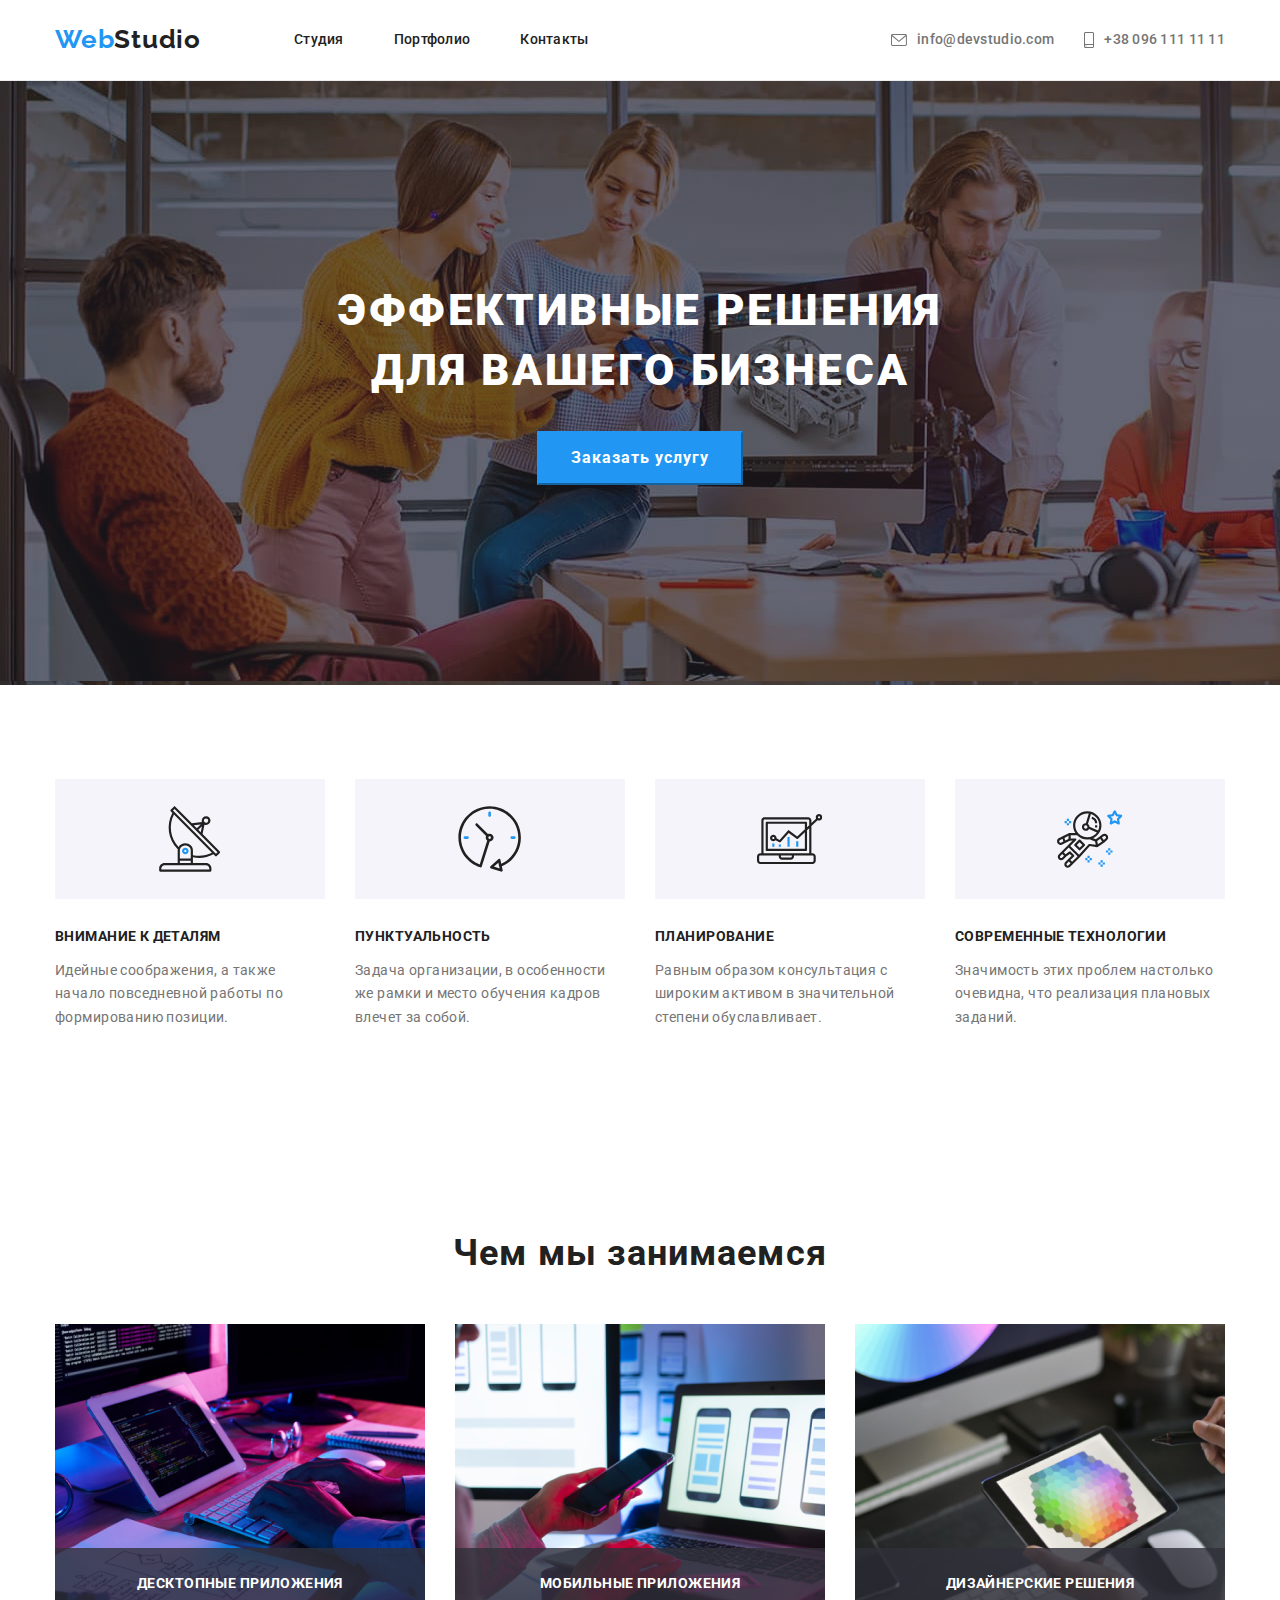
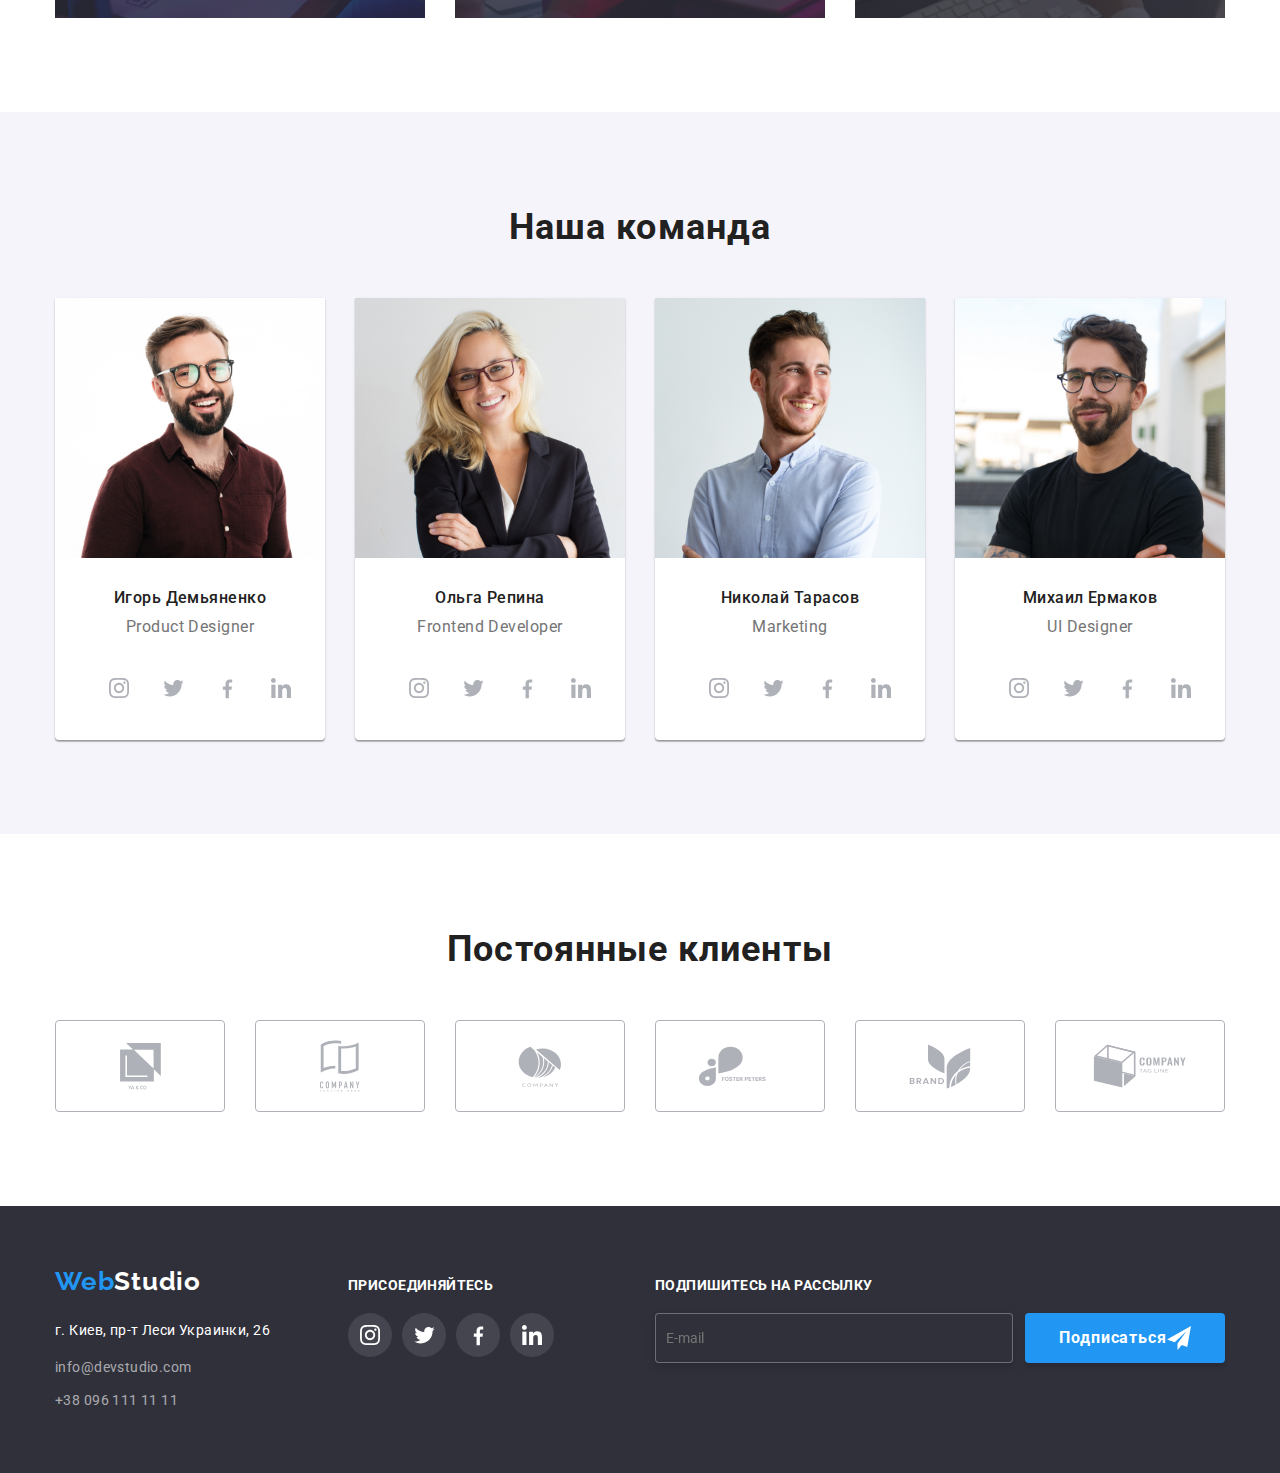
==== commit 42637c7c: "исправления" ====
--- a/index.html
+++ b/index.html
@@ -21,7 +21,7 @@
         <nav>
             <ul class="navigation">
                 <li class="navigation__item">
-                    <a class="navigation__link" href="#">Студия</a>
+                    <a class="navigation__link" href="./index.html">Студия</a>
                 </li>
                 <li class="navigation__item">
                     <a class="navigation__link" href="./portfolio.html">Портфолио</a>
@@ -56,7 +56,8 @@
     <main>  
 
         <!--Герой-->
-        <section class="hero">
+        <section class="section hero">
+         <div class="container">
         <h1 class="hero__title">Эффективные решения для вашего бизнеса</h1>
         <button data-modal-open class="primary-button">Заказать услугу</button>
         <div class="backdrop is-hidden" data-modal>
@@ -98,9 +99,10 @@
         </form>
         </div>
         </div>
+        </div>
         </section>
         <!--Преимущества-->
-        <section class="section-advantages">
+        <section class="section">
             <div class="container">
             <ul class="advantage-list">
                 <li class="advantage-list__box">
@@ -144,9 +146,9 @@
             </div>
         </section>
         <!--Деятельность-->
-        <section class="section-activity">
+        <section class="section section-activity">
+            <div class="container">
             <h2 class="section-activity__title">Чем мы занимаемся</h2>
-            <div class="container">
             <ul class="activity-list">
                 <li class="activity-list__item">
                     <a class="activity-list__link" href="#"> <img src="./images/box1.jpg" alt="рабочий стол" width="370">
@@ -167,9 +169,9 @@
             </div>
         </section>
         <!--Сотрудники-->
-        <section class="section-team">
+        <section class="section section-team">
+            <div class="container">
             <h2 class="section-team__title">Наша команда</h2>
-            <div class="container">
             <ul  class="section-team__list">
                 <li class="team-member">
                     <img src="./images/img-2.jpg" alt="На фото Игорь Демьяненко" width="270">
@@ -324,9 +326,9 @@
         </section>
 
         <!--Клиенты-->
-        <section class="client-section">
+        <section class="section client-section">
+            <div class="container">
             <h2 class="client-section__title">Постоянные клиенты</h2>
-            <div class="container">
             <ul class="client-list">
                 <li>
                     <a class="client-list__link" href="#">
--- a/css/main.css
+++ b/css/main.css
@@ -8,6 +8,20 @@
   line-height: 1.7;
 }
 
+h1, h2, h3, h4, li {
+  padding: 0;
+  margin: 0;
+}
+
+img {
+  display: block;
+}
+
+.section {
+  padding-top: 94px;
+  padding-bottom: 94px;
+}
+
 header {
   background-color: #FFFFFF;
   border-bottom: 1px solid #ececec;
@@ -16,18 +30,19 @@
 .container {
   padding-left: 15px;
   padding-right: 15px;
+  margin: 0 auto;
+  width: 1200px;
+}
+
+header > .container {
+  display: -webkit-box;
+  display: -ms-flexbox;
+  display: flex;
   -webkit-box-align: center;
       -ms-flex-align: center;
           align-items: center;
   margin-left: auto;
   margin-right: auto;
-  width: 1200px;
-}
-
-header > .container {
-  display: -webkit-box;
-  display: -ms-flexbox;
-  display: flex;
 }
 
 .logo {
@@ -586,14 +601,6 @@
   color: #ffffff;
 }
 
-.section-advantages {
-  padding-top: 94px;
-  padding-bottom: 94px;
-  padding-left: 15px;
-  padding-right: 15px;
-  background-color: #FFFFFF;
-}
-
 .advantage-list {
   list-style-type: none;
   margin-bottom: 0;
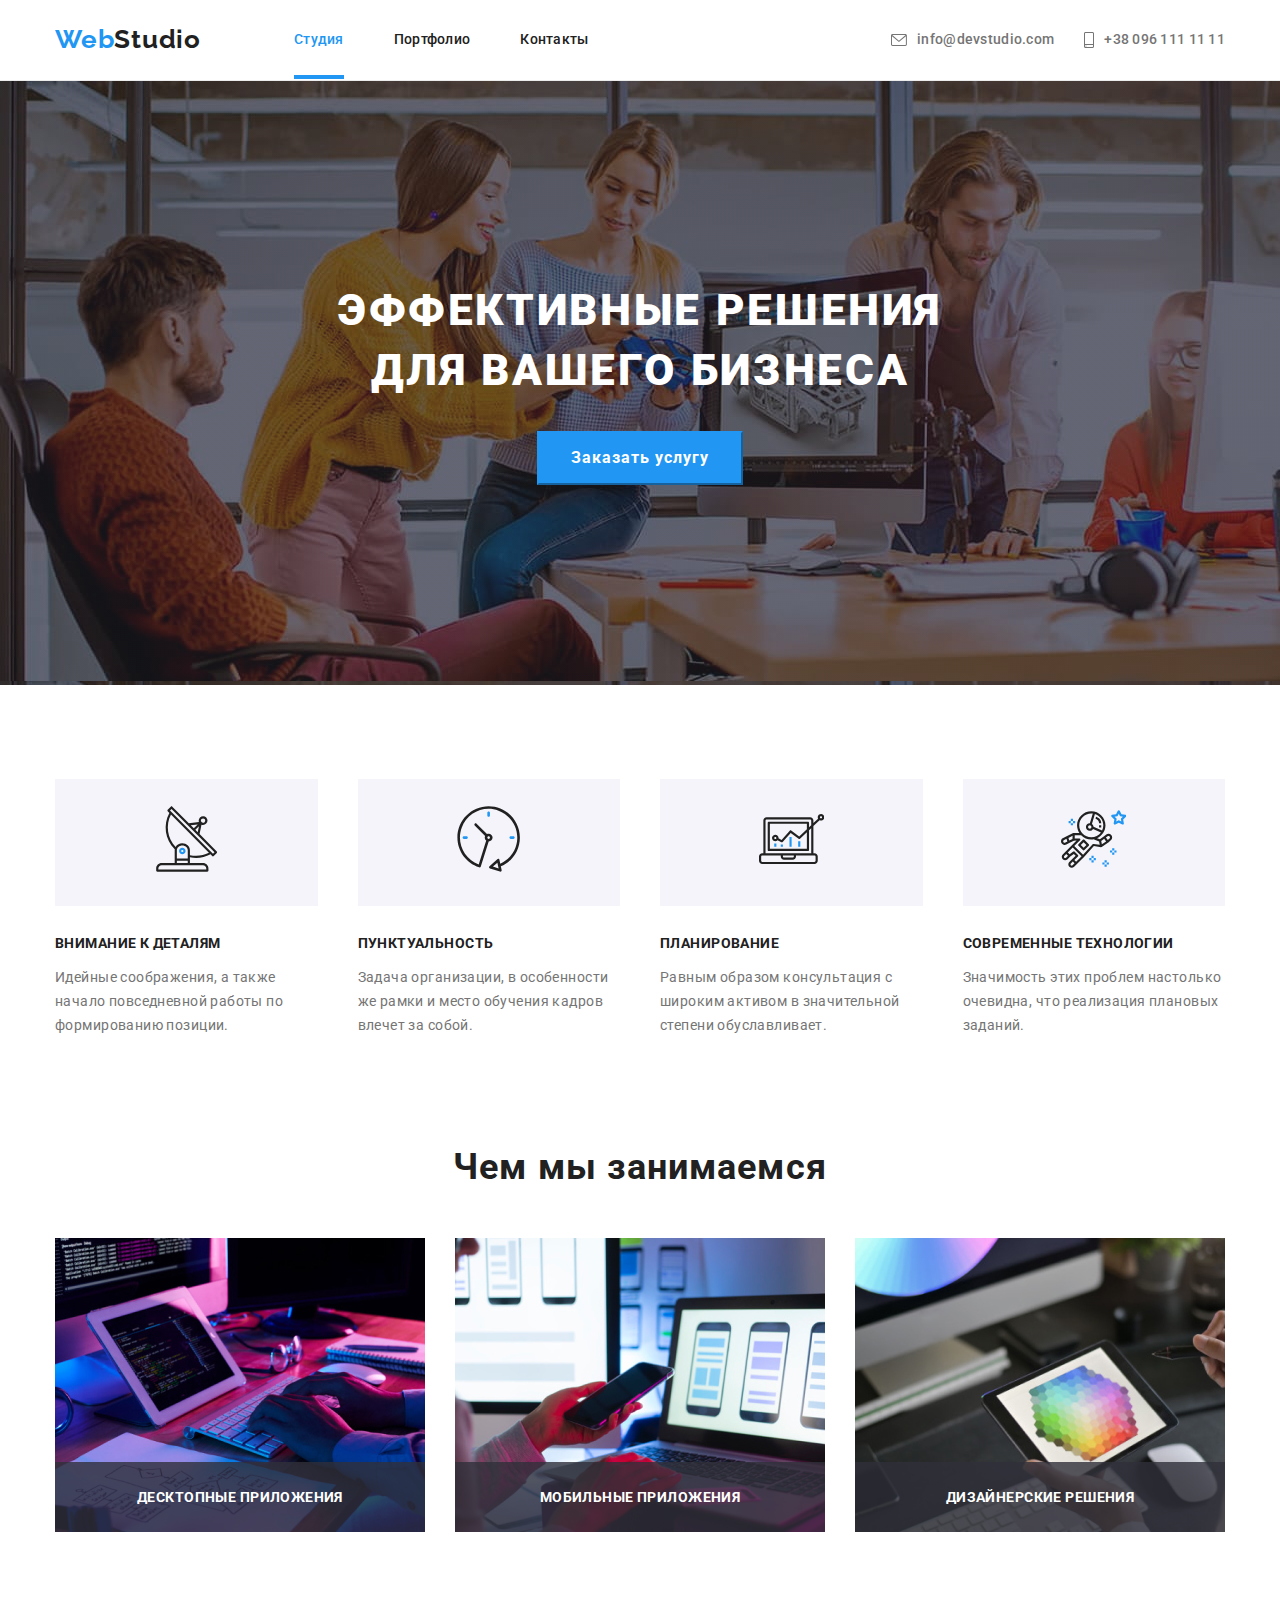
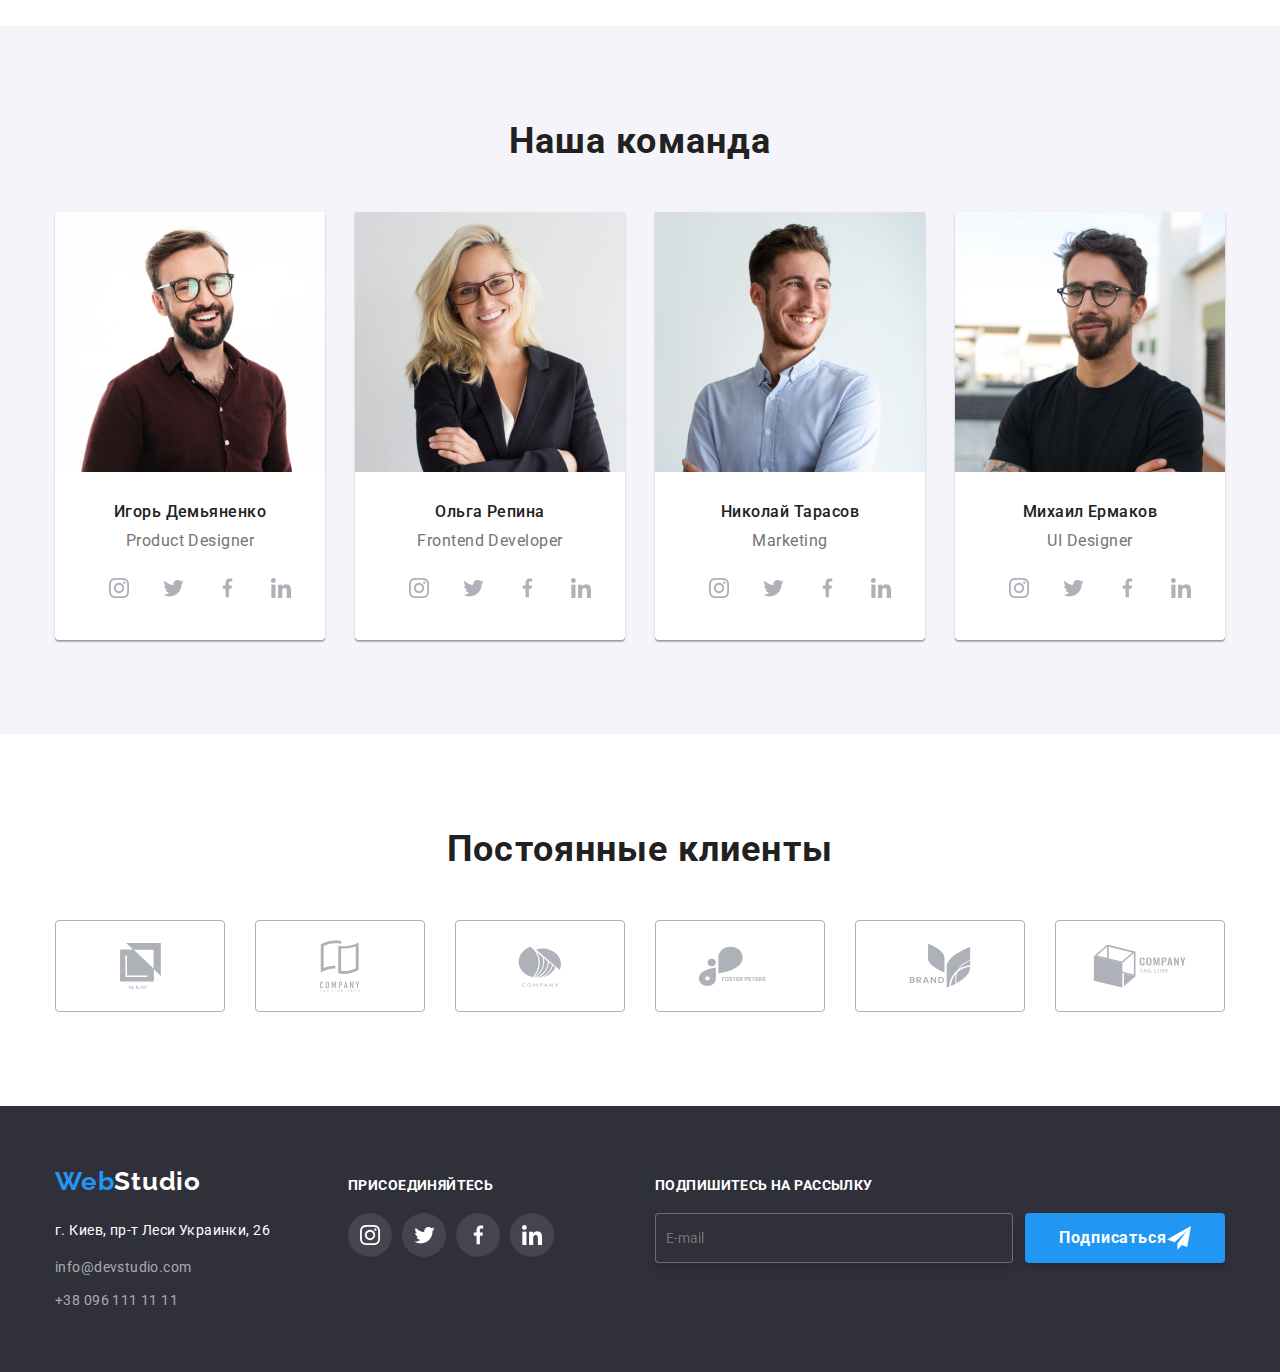
==== commit 4494b97e: "исправления" ====
--- a/index.html
+++ b/index.html
@@ -21,7 +21,7 @@
         <nav>
             <ul class="navigation">
                 <li class="navigation__item">
-                    <a class="navigation__link" href="./index.html">Студия</a>
+                    <a class="navigation__link opened-page" href="./index.html">Студия</a>
                 </li>
                 <li class="navigation__item">
                     <a class="navigation__link" href="./portfolio.html">Портфолио</a>
@@ -178,7 +178,6 @@
                     <div class="team-member__data">
                     <p class="team-member__name">Игорь Демьяненко</p>
                     <p class="team-member__specialization" lang="en">Product Designer</p>
-                    </div>
                     <ul class="social-network-list">
                         <li class="social-networl-list__link-box">
                             <a class="social-network-list__link" href="#">
@@ -208,14 +207,14 @@
                                 </svg>
                             </a>
                         </li>
-                    </ul>
+                    </ul>    
+                </div>
                 </li>
                 <li class="team-member">
                     <img src="./images/img-3.jpg" alt="На фото Ольга Репина" width="270">
                     <div class="team-member__data">
                     <p class="team-member__name">Ольга Репина</p>
                     <p class="team-member__specialization" lang="en">Frontend Developer</p>
-                    </div>
                     <ul class="social-network-list">
                         <li class="social-networl-list__link-box">
                             <a class="social-network-list__link" href="#">
@@ -245,51 +244,51 @@
                                 </svg>
                             </a>
                         </li>
-                    </ul>
+                    </ul>    
+                </div>
                 </li>
                 <li class="team-member">
                     <img src="./images/img-4.jpg" alt="На фото Николай Тарасов" width="270">
                     <div class="team-member__data">
                     <p class="team-member__name">Николай Тарасов</p>
                     <p class="team-member__specialization" lang="en">Marketing</p>
-                </div>
-                <ul class="social-network-list">
-                    <li class="social-networl-list__link-box">
-                        <a class="social-network-list__link" href="#">
-                            <svg class="social-network-list__icon" width="20" height="20">
-                                <use href="./images/symbol-defs.svg#icon-instagram"></use>
-                            </svg>
-                        </a>
-                    </li>
-                    <li class="social-networl-list__link-box">
-                        <a class="social-network-list__link" href="#">
-                            <svg class="social-network-list__icon" width="25" height="20.3">
-                                <use href="./images/symbol-defs.svg#icon-twitter"></use>
-                            </svg>
-                        </a>
-                    </li>
-                    <li class="social-networl-list__link-box">
-                        <a class="social-network-list__link" href="#">
-                            <svg class="social-network-list__icon" width="18.75" height="37.5">
-                                <use href="./images/symbol-defs.svg#icon-facebook"></use>
-                            </svg>
-                        </a>
-                    </li>
-                    <li class="social-networl-list__link-box">
-                        <a class="social-network-list__link" href="#">
-                            <svg class="social-network-list__icon" width="20" height="20">
-                                <use href="./images/symbol-defs.svg#icon-linkedin"></use>
-                            </svg>
-                        </a>
-                    </li>
-                </ul>
+                    <ul class="social-network-list">
+                        <li class="social-networl-list__link-box">
+                            <a class="social-network-list__link" href="#">
+                                <svg class="social-network-list__icon" width="20" height="20">
+                                    <use href="./images/symbol-defs.svg#icon-instagram"></use>
+                                </svg>
+                            </a>
+                        </li>
+                        <li class="social-networl-list__link-box">
+                            <a class="social-network-list__link" href="#">
+                                <svg class="social-network-list__icon" width="25" height="20.3">
+                                    <use href="./images/symbol-defs.svg#icon-twitter"></use>
+                                </svg>
+                            </a>
+                        </li>
+                        <li class="social-networl-list__link-box">
+                            <a class="social-network-list__link" href="#">
+                                <svg class="social-network-list__icon" width="18.75" height="37.5">
+                                    <use href="./images/symbol-defs.svg#icon-facebook"></use>
+                                </svg>
+                            </a>
+                        </li>
+                        <li class="social-networl-list__link-box">
+                            <a class="social-network-list__link" href="#">
+                                <svg class="social-network-list__icon" width="20" height="20">
+                                    <use href="./images/symbol-defs.svg#icon-linkedin"></use>
+                                </svg>
+                            </a>
+                        </li>
+                    </ul>
+                </div>
                 </li>
                 <li class="team-member">
                     <img src="./images/img-5.jpg" alt="На фото Михаил Ермаков" width="270">
                     <div class="team-member__data">
                     <p class="team-member__name">Михаил Ермаков</p>
                     <p class="team-member__specialization" lang="en">UI Designer</p>
-                    </div>
                     <ul class="social-network-list">
                         <li class="social-networl-list__link-box">
                             <a class="social-network-list__link" href="#">
@@ -319,8 +318,9 @@
                                 </svg>
                             </a>
                         </li>
-                    </ul> 
-                </li>
+                    </ul>    
+                </div>
+                     </li>
 
             </div>
         </section>
--- a/css/main.css
+++ b/css/main.css
@@ -126,6 +126,14 @@
 
 .navigation__item:first-child {
   margin-left: 0;
+}
+
+.opened-page {
+  color: #2196f3;
+}
+
+.opened-page::after {
+  opacity: 1;
 }
 
 .contacts {
@@ -623,15 +631,15 @@
   -webkit-box-align: center;
       -ms-flex-align: center;
           align-items: center;
-  width: 270px;
-  height: 120px;
   background-color: #f5f4fa;
   margin-bottom: 30px;
   padding-top: 25px;
+  padding-bottom: 25px;
 }
 
 .advantage-list__box {
-  width: 270px;
+  -ms-flex-preferred-size: calc(100% / 4 - 30px);
+      flex-basis: calc(100% / 4 - 30px);
   margin-right: 30px;
   padding-right: 0 0 0 0;
   letter-spacing: 0.03em;
@@ -651,7 +659,7 @@
 }
 
 .section-activity {
-  padding-bottom: 94px;
+  padding-top: 0;
 }
 
 .section-activity__title {
@@ -719,8 +727,6 @@
 
 .section-team {
   background-color: #f5f4fa;
-  padding-top: 94px;
-  padding-bottom: 94px;
 }
 
 .section-team__title {
@@ -771,7 +777,7 @@
   text-align: center;
   letter-spacing: 0.03em;
   margin-top: 0px;
-  margin-bottom: 0px;
+  margin-bottom: 16px;
 }
 
 .container .section-team__list {
@@ -800,7 +806,7 @@
           justify-content: space-between;
   padding-left: 32px;
   padding-right: 32px;
-  padding-bottom: 30px;
+  padding-bottom: 0px;
   -webkit-box-align: center;
       -ms-flex-align: center;
           align-items: center;
@@ -1055,6 +1061,8 @@
   -webkit-box-pack: justify;
       -ms-flex-pack: justify;
           justify-content: space-between;
+  margin-right: -30px;
+  margin-bottom: -30px;
 }
 
 .portfolio-list__work-example-image {
@@ -1067,7 +1075,8 @@
   margin-right: 30px;
   margin-bottom: 30px;
   text-align: start;
-  width: 370px;
+  -ms-flex-preferred-size: calc(100% / 9 - 30px);
+      flex-basis: calc(100% / 9 - 30px);
   cursor: pointer;
 }
 
